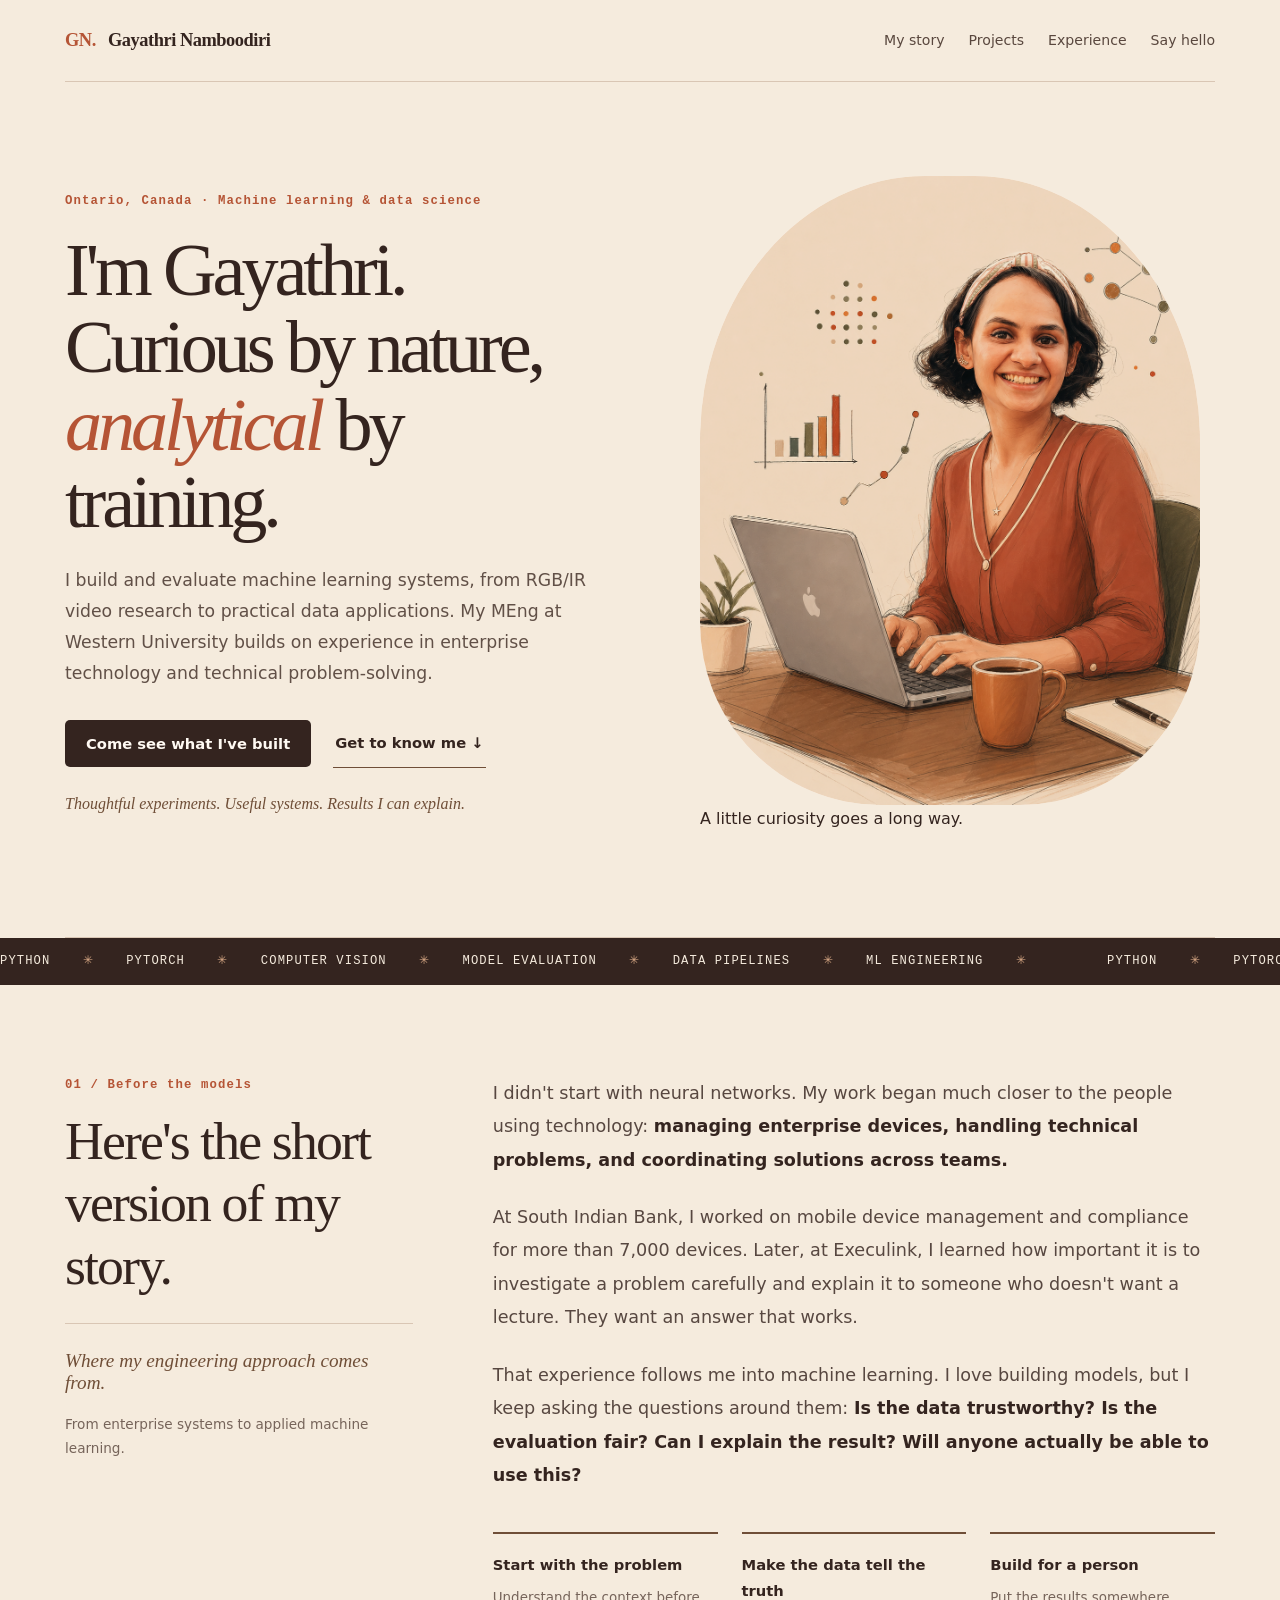
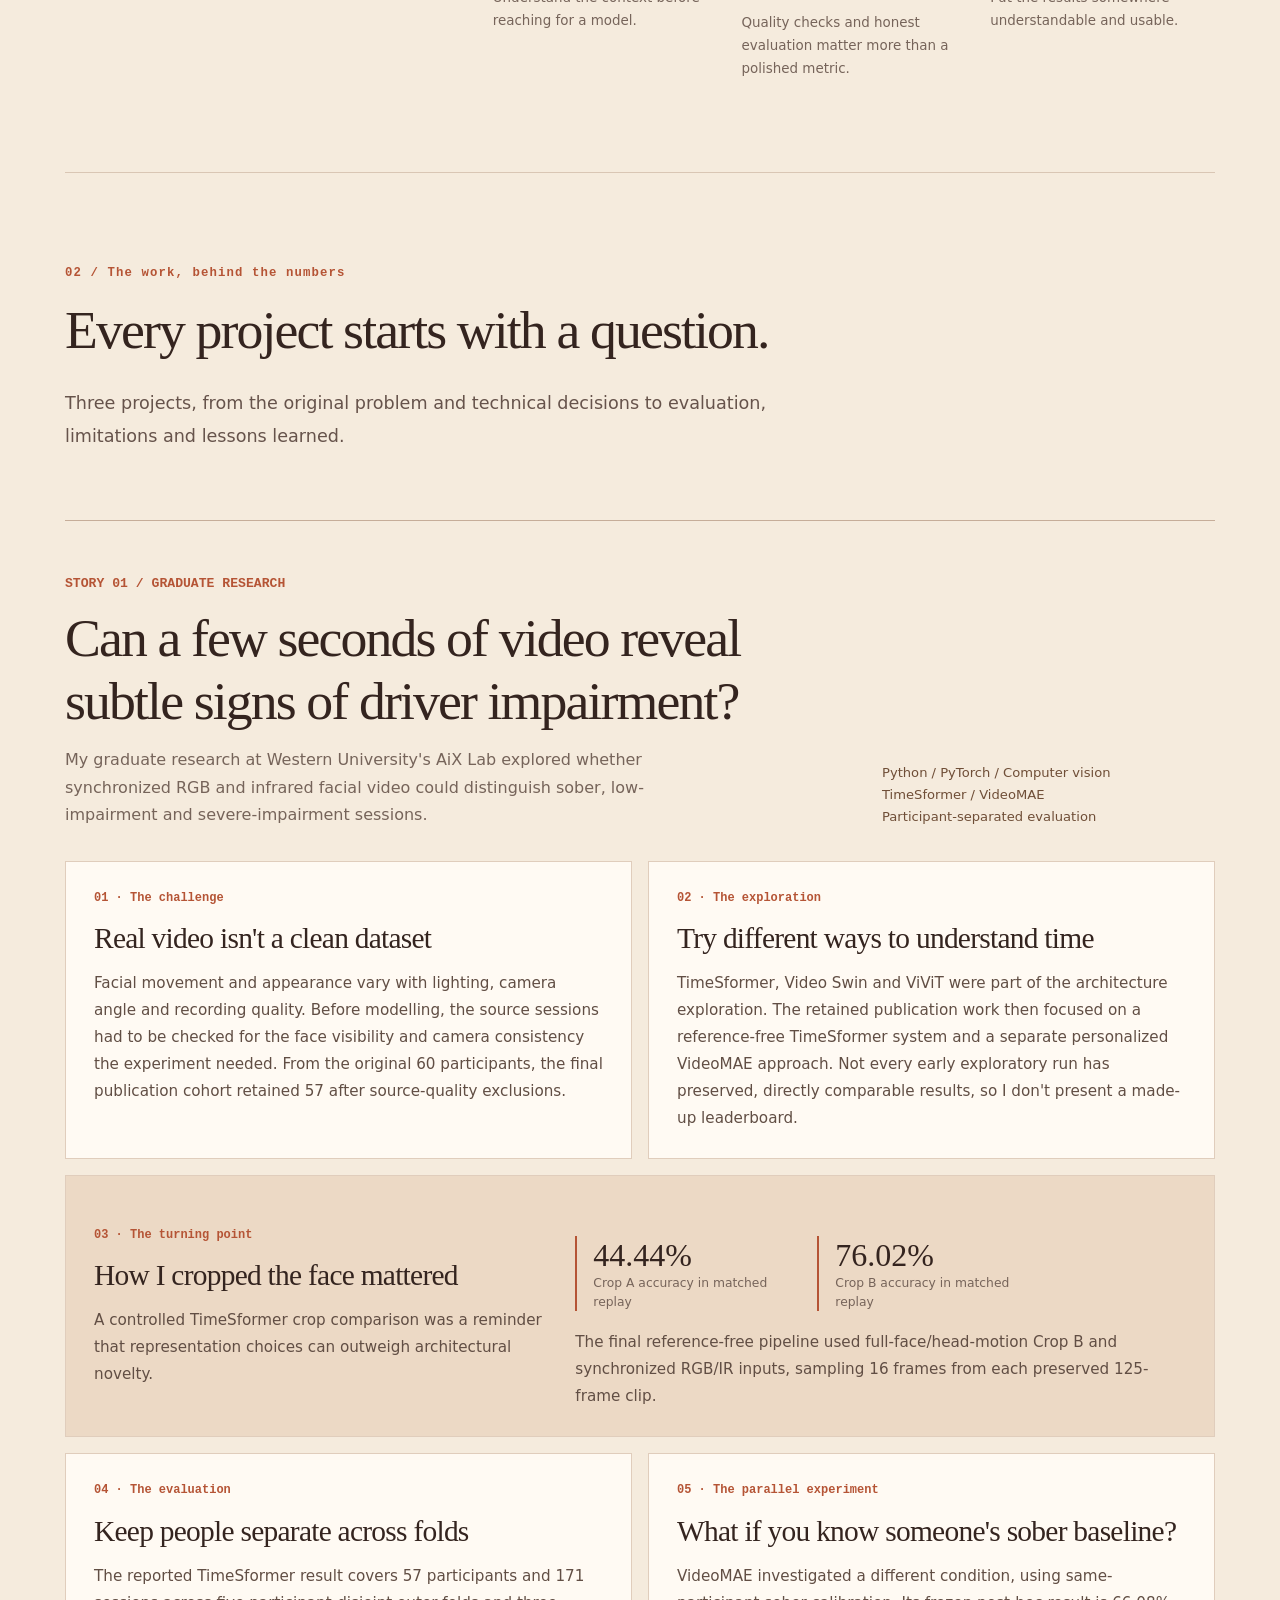
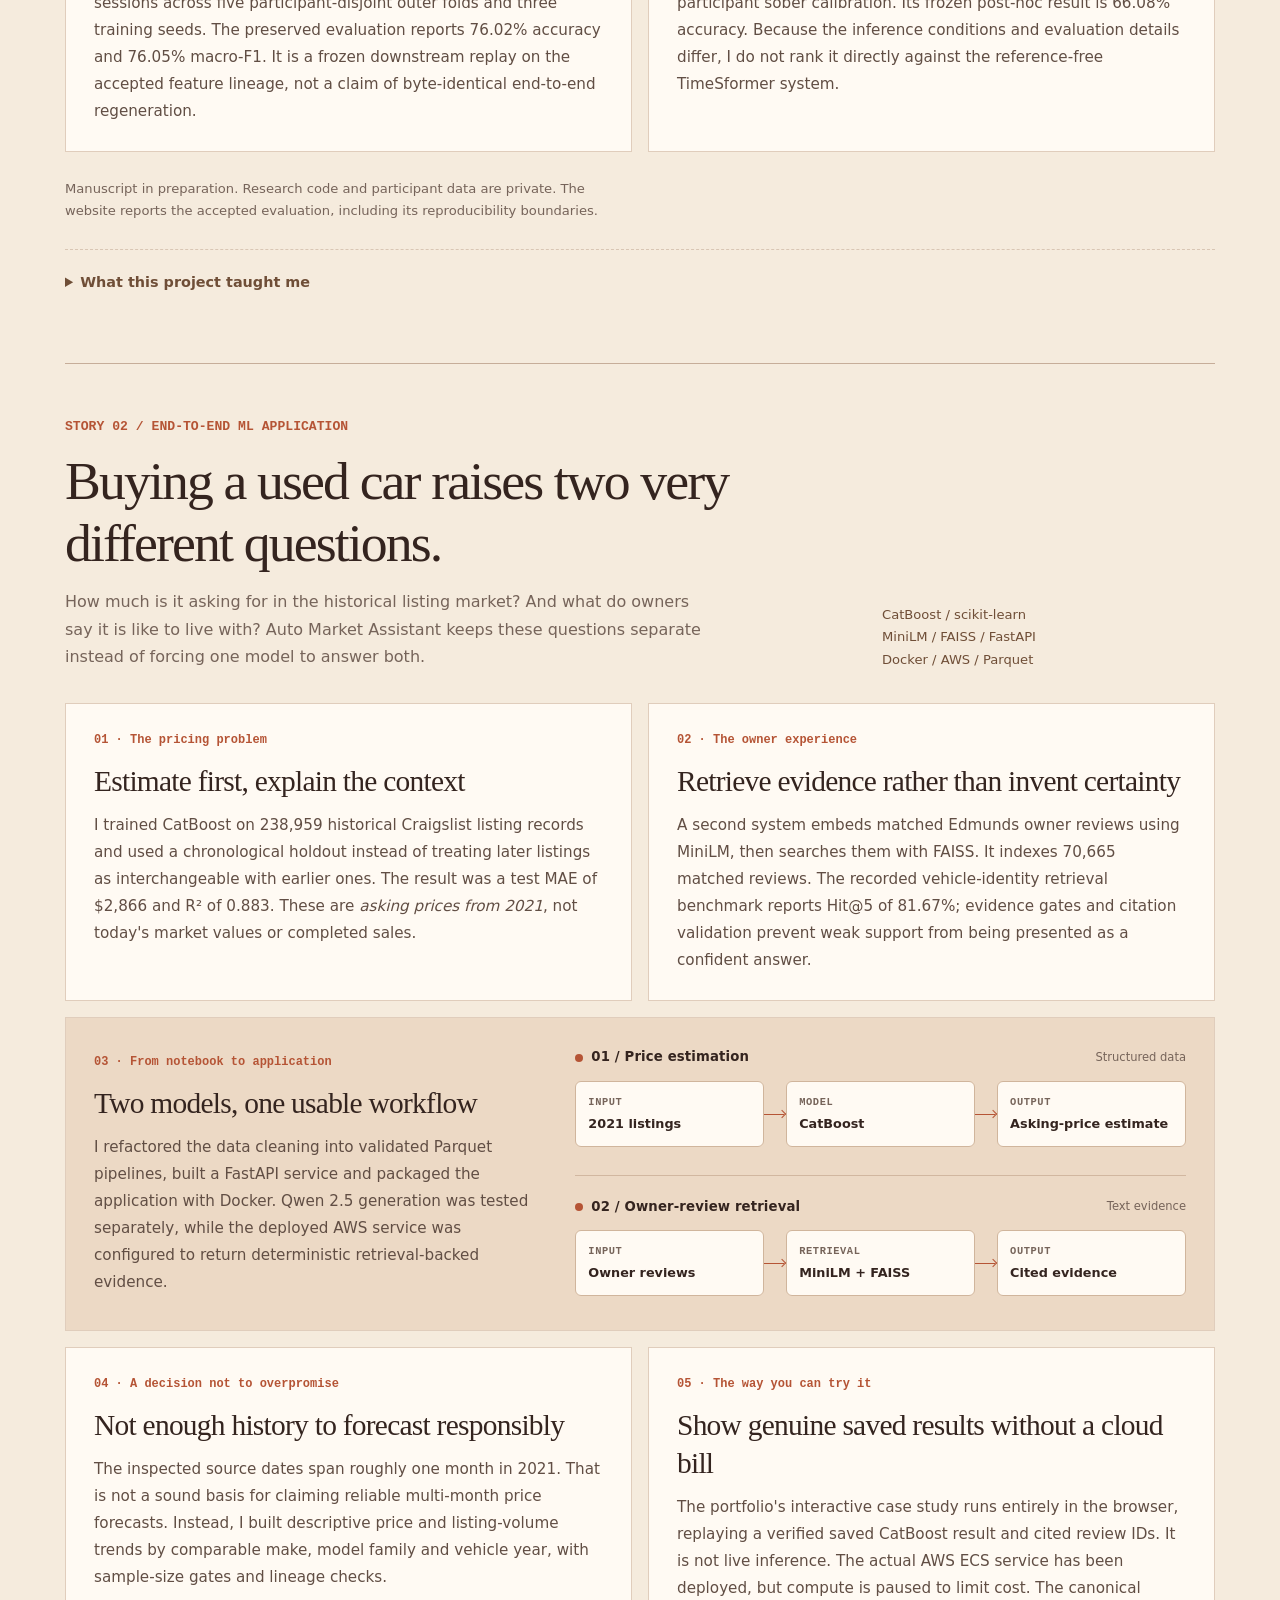
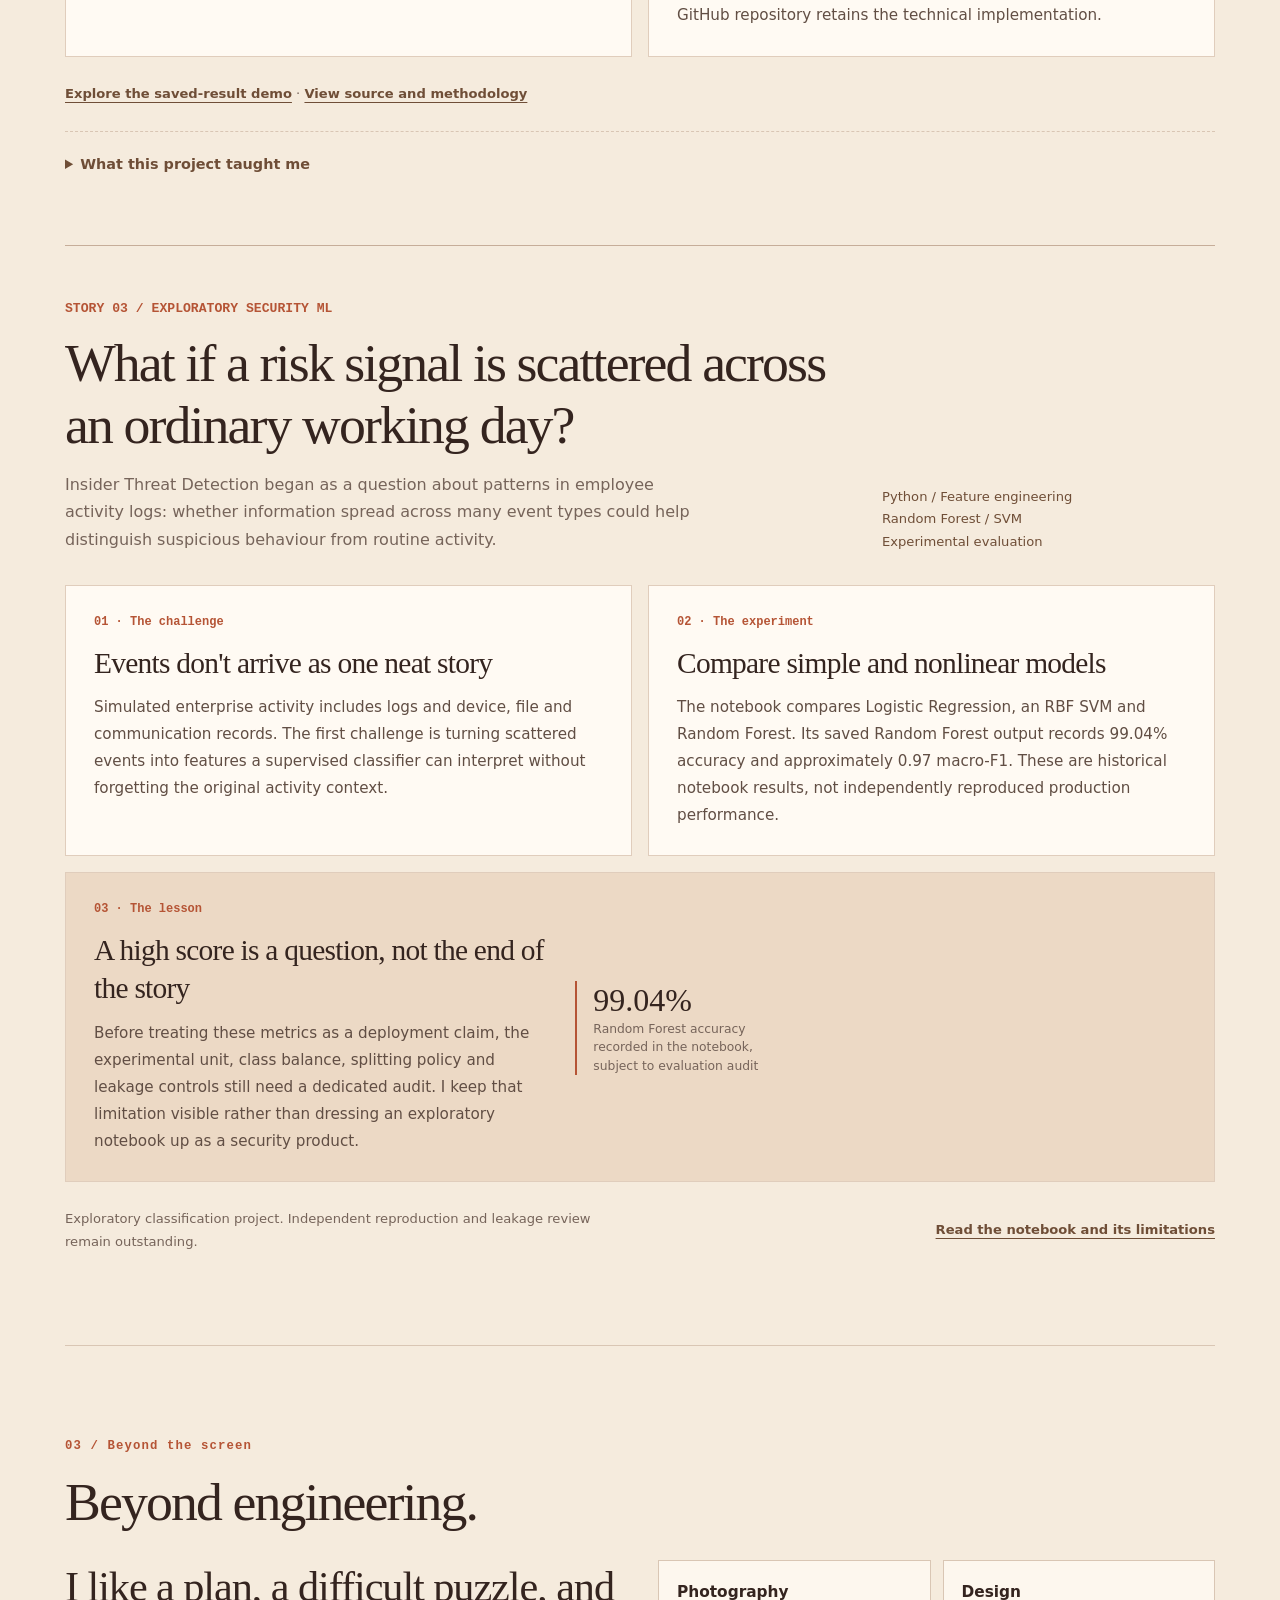
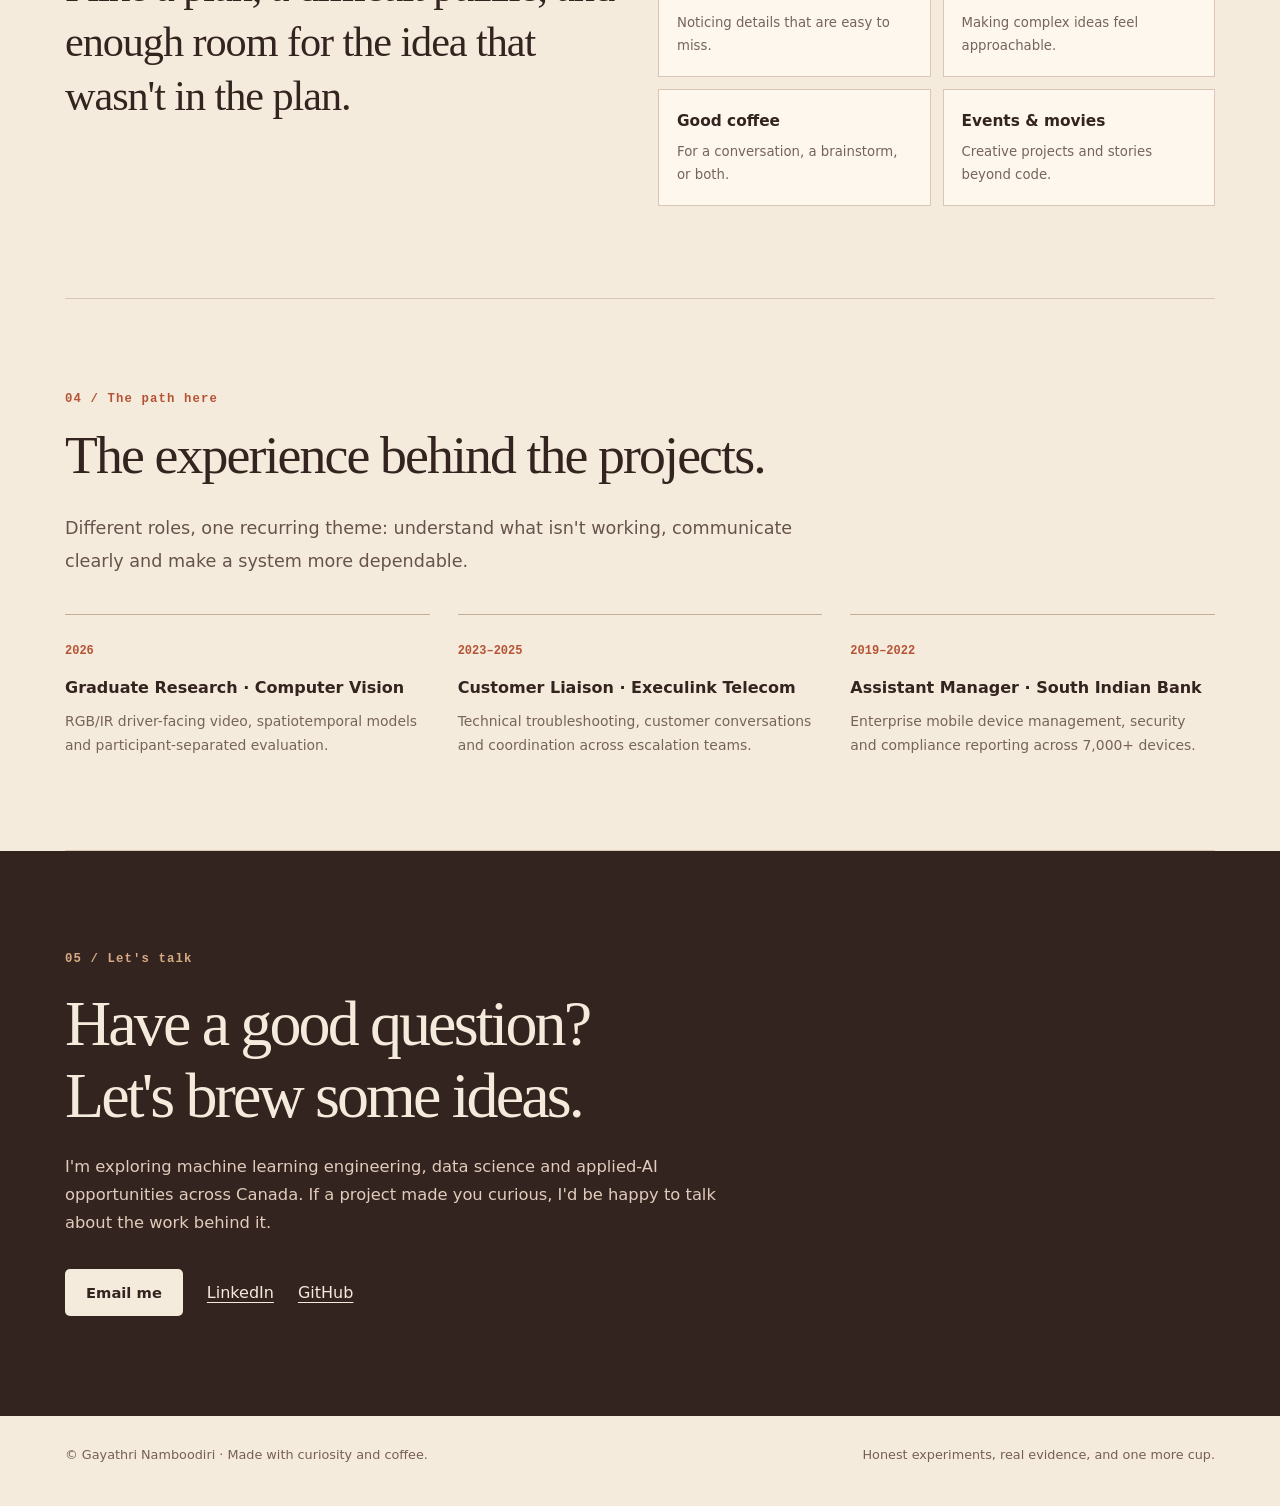
==== index.html @ d07dce75 "Let original illustrated portrait and coloured charts stand without ornamental overlays" ====
<!doctype html>
<html lang="en">
<head>
<meta charset="utf-8">
<meta name="viewport" content="width=device-width, initial-scale=1">
<meta name="description" content="Meet Gayathri Namboodiri: coffee, curiosity, and the stories behind her machine learning research and engineering projects.">
<meta name="theme-color" content="#f5ebdd">
<meta property="og:title" content="Gayathri Namboodiri | Coffee, curiosity and machine learning">
<meta property="og:description" content="A personal portfolio about the questions, experiments and engineering decisions behind my work.">
<title>Gayathri Namboodiri | Coffee, Curiosity & Machine Learning</title>
<link rel="stylesheet" href="/styles/coffee.css">

</head>
<body>
<div class="read-progress" aria-hidden="true" id="readProgress"></div>
<main id="top">
<div class="shell">
<header class="nav">
<a class="brand" href="#top" aria-label="Back to top"><span>GN.</span> Gayathri Namboodiri</a>
<nav class="navlinks" aria-label="Main navigation"><a href="#story">My story</a><a href="#work">Projects</a><a href="#experience">Experience</a><a href="#contact">Say hello</a></nav>
</header>
<section class="hero" aria-labelledby="hello-title">
<div class="hero-copy">
<div class="eyebrow">Ontario, Canada · Machine learning &amp; data science</div>
<h1 id="hello-title">I'm Gayathri.<br/>Curious by nature, <em>analytical</em> by training.</h1>
<p class="hero-text">I build and evaluate machine learning systems, from RGB/IR video research to practical data applications. My MEng at Western University builds on experience in enterprise technology and technical problem-solving.</p>
<div class="hero-actions"><a class="cta primary" href="#work">Come see what I've built</a><a class="cta text" href="#story">Get to know me ↓</a></div>
<p class="handwritten">Thoughtful experiments. Useful systems. Results I can explain.</p>
</div>
<figure class="portrait-wrap">
<div class="portrait-stage">
<img src="/assets/gayathri-coffee-portrait.png" alt="Illustration of Gayathri at her laptop, with coffee and colourful data plots" width="1118" height="1407" fetchpriority="high">
</div>
<figcaption class="portrait-caption">A little curiosity goes a long way.</figcaption>
</figure>
</section>
</div>
<div class="ticker" aria-hidden="true"><div class="ticker-inner">
<span>PYTHON <i>✳</i> PYTORCH <i>✳</i> COMPUTER VISION <i>✳</i> MODEL EVALUATION <i>✳</i> DATA PIPELINES <i>✳</i> ML ENGINEERING <i>✳</i></span><span>PYTHON <i>✳</i> PYTORCH <i>✳</i> COMPUTER VISION <i>✳</i> MODEL EVALUATION <i>✳</i> DATA PIPELINES <i>✳</i> ML ENGINEERING <i>✳</i></span>
</div></div>
<div class="shell">
<section id="story" aria-labelledby="story-title">
<div class="personal-grid">
<div class="personal-aside reveal">
<div class="section-kicker">01 / Before the models</div>
<h2 class="section-title" id="story-title">Here's the short version of my story.</h2>
<div class="line"></div>
<p class="small-note">Where my engineering approach comes from.</p>
<p>From enterprise systems to applied machine learning.</p>
</div>
<div class="personal-copy reveal">
<p>I didn't start with neural networks. My work began much closer to the people using technology: <strong>managing enterprise devices, handling technical problems, and coordinating solutions across teams.</strong></p>
<p>At South Indian Bank, I worked on mobile device management and compliance for more than 7,000 devices. Later, at Execulink, I learned how important it is to investigate a problem carefully and explain it to someone who doesn't want a lecture. They want an answer that works.</p>
<p>That experience follows me into machine learning. I love building models, but I keep asking the questions around them: <strong>Is the data trustworthy? Is the evaluation fair? Can I explain the result? Will anyone actually be able to use this?</strong></p>
<div class="path-strip">
<div><strong>Start with the problem</strong><span>Understand the context before reaching for a model.</span></div>
<div><strong>Make the data tell the truth</strong><span>Quality checks and honest evaluation matter more than a polished metric.</span></div>
<div><strong>Build for a person</strong><span>Put the results somewhere understandable and usable.</span></div>
</div>
</div>
</div>
</section>
<section id="work" aria-labelledby="work-title">
<div class="works-header reveal">
<div class="section-kicker">02 / The work, behind the numbers</div>
<h2 class="section-title" id="work-title">Every project starts with a question.</h2>
<p class="section-intro">Three projects, from the original problem and technical decisions to evaluation, limitations and lessons learned.</p>
</div>

<article class="project" id="research" aria-labelledby="research-title">
<div class="project-heading reveal">
<div><span class="chapter-count">STORY 01 / GRADUATE RESEARCH</span>
<h2 class="section-title" id="research-title">Can a few seconds of video reveal subtle signs of driver impairment?</h2>
<p>My graduate research at Western University's AiX Lab explored whether synchronized RGB and infrared facial video could distinguish sober, low-impairment and severe-impairment sessions.</p></div>
<div class="project-tags">Python / PyTorch / Computer vision<br/>TimeSformer / VideoMAE<br/>Participant-separated evaluation</div>
</div>
<div class="story-grid">
<div class="chapter reveal"><div class="chapter-kicker">01 · The challenge</div><h3>Real video isn't a clean dataset</h3><p>Facial movement and appearance vary with lighting, camera angle and recording quality. Before modelling, the source sessions had to be checked for the face visibility and camera consistency the experiment needed. From the original 60 participants, the final publication cohort retained 57 after source-quality exclusions.</p></div>
<div class="chapter reveal"><div class="chapter-kicker">02 · The exploration</div><h3>Try different ways to understand time</h3><p>TimeSformer, Video Swin and ViViT were part of the architecture exploration. The retained publication work then focused on a reference-free TimeSformer system and a separate personalized VideoMAE approach. Not every early exploratory run has preserved, directly comparable results, so I don't present a made-up leaderboard.</p></div>
<div class="chapter featured reveal"><div><div class="chapter-kicker">03 · The turning point</div><h3>How I cropped the face mattered</h3><p>A controlled TimeSformer crop comparison was a reminder that representation choices can outweigh architectural novelty.</p></div><div>
<div class="evidence-row"><div class="evidence-number"><strong>44.44%</strong><span>Crop A accuracy in matched replay</span></div><div class="evidence-number"><strong>76.02%</strong><span>Crop B accuracy in matched replay</span></div></div>
<p style="margin-top:18px">The final reference-free pipeline used full-face/head-motion Crop B and synchronized RGB/IR inputs, sampling 16 frames from each preserved 125-frame clip.</p>
</div></div>
<div class="chapter reveal"><div class="chapter-kicker">04 · The evaluation</div><h3>Keep people separate across folds</h3><p>The reported TimeSformer result covers 57 participants and 171 sessions across five participant-disjoint outer folds and three training seeds. The preserved evaluation reports 76.02% accuracy and 76.05% macro-F1. It is a frozen downstream replay on the accepted feature lineage, not a claim of byte-identical end-to-end regeneration.</p></div>
<div class="chapter reveal"><div class="chapter-kicker">05 · The parallel experiment</div><h3>What if you know someone's sober baseline?</h3><p>VideoMAE investigated a different condition, using same-participant sober calibration. Its frozen post-hoc result is 66.08% accuracy. Because the inference conditions and evaluation details differ, I do not rank it directly against the reference-free TimeSformer system.</p></div>
</div>
<div class="project-bottom"><p>Manuscript in preparation. Research code and participant data are private. The website reports the accepted evaluation, including its reproducibility boundaries.</p></div>
<details class="disclosure"><summary>What this project taught me</summary><p>It reinforced that experimental design begins before training: with what is visible in the data, how it is cropped, who is allowed into a held-out fold and what a result actually supports. A more complex model isn't automatically a more defensible result.</p></details>
</article>

<article class="project" id="market" aria-labelledby="market-title">
<div class="project-heading reveal">
<div><span class="chapter-count">STORY 02 / END-TO-END ML APPLICATION</span>
<h2 class="section-title" id="market-title">Buying a used car raises two very different questions.</h2>
<p>How much is it asking for in the historical listing market? And what do owners say it is like to live with? Auto Market Assistant keeps these questions separate instead of forcing one model to answer both.</p></div>
<div class="project-tags">CatBoost / scikit-learn<br/>MiniLM / FAISS / FastAPI<br/>Docker / AWS / Parquet</div>
</div>
<div class="story-grid">
<div class="chapter reveal"><div class="chapter-kicker">01 · The pricing problem</div><h3>Estimate first, explain the context</h3><p>I trained CatBoost on 238,959 historical Craigslist listing records and used a chronological holdout instead of treating later listings as interchangeable with earlier ones. The result was a test MAE of $2,866 and R² of 0.883. These are <em>asking prices from 2021</em>, not today's market values or completed sales.</p></div>
<div class="chapter reveal"><div class="chapter-kicker">02 · The owner experience</div><h3>Retrieve evidence rather than invent certainty</h3><p>A second system embeds matched Edmunds owner reviews using MiniLM, then searches them with FAISS. It indexes 70,665 matched reviews. The recorded vehicle-identity retrieval benchmark reports Hit@5 of 81.67%; evidence gates and citation validation prevent weak support from being presented as a confident answer.</p></div>
<div class="chapter featured reveal"><div><div class="chapter-kicker">03 · From notebook to application</div><h3>Two models, one usable workflow</h3><p>I refactored the data cleaning into validated Parquet pipelines, built a FastAPI service and packaged the application with Docker. Qwen 2.5 generation was tested separately, while the deployed AWS service was configured to return deterministic retrieval-backed evidence.</p></div><div class="pipeline-diagram" aria-label="Two Auto Market Assistant workflows">
  <div class="pipeline-track">
    <div class="pipeline-label"><span class="pipeline-marker" aria-hidden="true"></span><strong>01 / Price estimation</strong><small>Structured data</small></div>
    <ol class="pipeline-steps" aria-label="2021 listings to CatBoost to historical price estimate">
      <li><span>Input</span><strong>2021 listings</strong></li>
      <li><span>Model</span><strong>CatBoost</strong></li>
      <li><span>Output</span><strong>Asking-price estimate</strong></li>
    </ol>
  </div>
  <div class="pipeline-track">
    <div class="pipeline-label"><span class="pipeline-marker" aria-hidden="true"></span><strong>02 / Owner-review retrieval</strong><small>Text evidence</small></div>
    <ol class="pipeline-steps" aria-label="Owner reviews to MiniLM and FAISS to cited evidence">
      <li><span>Input</span><strong>Owner reviews</strong></li>
      <li><span>Retrieval</span><strong>MiniLM + FAISS</strong></li>
      <li><span>Output</span><strong>Cited evidence</strong></li>
    </ol>
  </div>
</div></div>
<div class="chapter reveal"><div class="chapter-kicker">04 · A decision not to overpromise</div><h3>Not enough history to forecast responsibly</h3><p>The inspected source dates span roughly one month in 2021. That is not a sound basis for claiming reliable multi-month price forecasts. Instead, I built descriptive price and listing-volume trends by comparable make, model family and vehicle year, with sample-size gates and lineage checks.</p></div>
<div class="chapter reveal"><div class="chapter-kicker">05 · The way you can try it</div><h3>Show genuine saved results without a cloud bill</h3><p>The portfolio's interactive case study runs entirely in the browser, replaying a verified saved CatBoost result and cited review IDs. It is not live inference. The actual AWS ECS service has been deployed, but compute is paused to limit cost. The canonical GitHub repository retains the technical implementation.</p></div>
</div>
<div class="project-bottom"><p><a href="/auto-market-assistant.html">Explore the saved-result demo</a> · <a href="https://github.com/gnambood/auto-market-assistant">View source and methodology</a></p></div>
<details class="disclosure"><summary>What this project taught me</summary><p>A useful system needs more than a model: it needs a reproducible data definition, a trustworthy explanation of what its metrics measure and an interface that doesn't claim more than the evidence supports.</p></details>
</article>

<article class="project" id="security" aria-labelledby="security-title">
<div class="project-heading reveal">
<div><span class="chapter-count">STORY 03 / EXPLORATORY SECURITY ML</span>
<h2 class="section-title" id="security-title">What if a risk signal is scattered across an ordinary working day?</h2>
<p>Insider Threat Detection began as a question about patterns in employee activity logs: whether information spread across many event types could help distinguish suspicious behaviour from routine activity.</p></div>
<div class="project-tags">Python / Feature engineering<br/>Random Forest / SVM<br/>Experimental evaluation</div>
</div>
<div class="story-grid">
<div class="chapter reveal"><div class="chapter-kicker">01 · The challenge</div><h3>Events don't arrive as one neat story</h3><p>Simulated enterprise activity includes logs and device, file and communication records. The first challenge is turning scattered events into features a supervised classifier can interpret without forgetting the original activity context.</p></div>
<div class="chapter reveal"><div class="chapter-kicker">02 · The experiment</div><h3>Compare simple and nonlinear models</h3><p>The notebook compares Logistic Regression, an RBF SVM and Random Forest. Its saved Random Forest output records 99.04% accuracy and approximately 0.97 macro-F1. These are historical notebook results, not independently reproduced production performance.</p></div>
<div class="chapter featured reveal"><div><div class="chapter-kicker">03 · The lesson</div><h3>A high score is a question, not the end of the story</h3><p>Before treating these metrics as a deployment claim, the experimental unit, class balance, splitting policy and leakage controls still need a dedicated audit. I keep that limitation visible rather than dressing an exploratory notebook up as a security product.</p></div><div class="evidence-number"><strong>99.04%</strong><span>Random Forest accuracy recorded in the notebook, subject to evaluation audit</span></div></div>
</div>
<div class="project-bottom"><p>Exploratory classification project. Independent reproduction and leakage review remain outstanding.</p><p><a href="https://github.com/gnambood/Insider_Threat_Detection">Read the notebook and its limitations</a></p></div>
</article>
</section>

<section id="about" aria-labelledby="about-title">
<div class="section-kicker">03 / Beyond the screen</div>
<h2 class="section-title" id="about-title">Beyond engineering.</h2>
<div class="interest-grid">
<p class="about-quote reveal">I like a plan, a difficult puzzle, and enough room for the idea that wasn't in the plan.</p>
<div class="interests reveal">
<div><b>Photography</b><span>Noticing details that are easy to miss.</span></div>
<div><b>Design</b><span>Making complex ideas feel approachable.</span></div>
<div><b>Good coffee</b><span>For a conversation, a brainstorm, or both.</span></div>
<div><b>Events &amp; movies</b><span>Creative projects and stories beyond code.</span></div>
</div></div>
</section>

<section id="experience" aria-labelledby="experience-title">
<div class="section-kicker">04 / The path here</div>
<h2 class="section-title" id="experience-title">The experience behind the projects.</h2>
<p class="section-intro">Different roles, one recurring theme: understand what isn't working, communicate clearly and make a system more dependable.</p>
<div class="experience reveal">
<div><small>2026</small><h3>Graduate Research · Computer Vision</h3><p>RGB/IR driver-facing video, spatiotemporal models and participant-separated evaluation.</p></div>
<div><small>2023–2025</small><h3>Customer Liaison · Execulink Telecom</h3><p>Technical troubleshooting, customer conversations and coordination across escalation teams.</p></div>
<div><small>2019–2022</small><h3>Assistant Manager · South Indian Bank</h3><p>Enterprise mobile device management, security and compliance reporting across 7,000+ devices.</p></div>
</div>
</section>
</div>
<section id="contact" class="contact" aria-labelledby="contact-title">
<div class="shell">
<div class="section-kicker">05 / Let's talk</div>
<h2 id="contact-title">Have a good question?<br/>Let's brew some ideas.</h2>
<p>I'm exploring machine learning engineering, data science and applied-AI opportunities across Canada. If a project made you curious, I'd be happy to talk about the work behind it.</p>
<div class="contact-actions"><a class="cta primary" href="mailto:gayathripnambu@gmail.com">Email me</a><a href="https://www.linkedin.com/in/gayathripn/">LinkedIn</a><a href="https://github.com/gnambood">GitHub</a></div>
</div>
</section>
</main>
<div class="shell">
<footer class="footer"><span>© Gayathri Namboodiri · Made with curiosity and coffee.</span><span>Honest experiments, real evidence, and one more cup.</span></footer>
</div>
<script src="/scripts/coffee-motion.js" defer></script>
</body>
</html>
---- styles/coffee.css ----
:root{color-scheme:light;--cream:#f5ebdd;--paper:#fffaf3;--espresso:#34241f;--coffee:#6f4e37;--rust:#b55435;--sage:#7f8b70;--muted:#76645a;--line:#d9c6b4;--soft:#ead8c6}
*{box-sizing:border-box}
html{scroll-behavior:smooth;scroll-padding-top:80px}
body{margin:0;background:var(--cream);color:var(--espresso);font:16px/1.72 "Segoe UI",system-ui,-apple-system,sans-serif;-webkit-font-smoothing:antialiased}
a{color:inherit;text-underline-offset:4px}
a:focus-visible,button:focus-visible,summary:focus-visible{outline:3px solid var(--rust);outline-offset:5px}
button{font:inherit}
.shell{width:min(1150px,calc(100% - 48px));margin:auto}
.read-progress{position:fixed;top:0;left:0;height:3px;width:100%;transform:scaleX(0);transform-origin:left center;background:var(--rust);z-index:100}
.nav{min-height:82px;display:flex;align-items:center;justify-content:space-between;gap:24px;border-bottom:1px solid var(--line)}
.brand{font-family:Georgia,serif;font-size:1.15rem;font-weight:bold;text-decoration:none;letter-spacing:-.025em}
.brand span{color:var(--rust);margin-right:8px}
.navlinks{display:flex;flex-wrap:wrap;gap:24px}
.navlinks a{font-size:.88rem;text-decoration:none;color:#59473e}
.navlinks a:hover{color:var(--rust)}
.hero{padding:78px 0 88px;display:grid;grid-template-columns:1fr 1fr;align-items:center;gap:min(7vw,90px);min-height:680px}
.eyebrow,.section-kicker{font:600 .77rem/1.4 "SFMono-Regular",Consolas,monospace;letter-spacing:.09em;color:var(--rust)}
.hero h1,.section-title,.chapter h3,.about-quote,.contact h2{font-family:Georgia,"Times New Roman",serif;font-weight:400}
.hero h1{font-size:clamp(3.7rem,5.8vw,6rem);line-height:1.04;letter-spacing:-.055em;margin:22px 0 24px}
.hero h1 em{font-weight:400;font-style:italic;color:var(--rust)}
.hero-text{color:#615047;font-size:1.08rem;line-height:1.8;max-width:560px}
.hero-actions{display:flex;gap:22px;align-items:center;flex-wrap:wrap;margin-top:30px}
.cta{display:inline-flex;align-items:center;justify-content:center;min-height:46px;padding:11px 21px;text-decoration:none;font-size:.92rem;font-weight:600;border-radius:5px;transition:transform .2s ease,background-color .2s ease}
.cta.primary{background:var(--espresso);color:var(--paper)}
.cta.primary:hover{background:#654235;transform:translateY(-2px)}
.cta.text{border-bottom:1px solid var(--coffee);padding-inline:2px;border-radius:0}
.cta.text:hover{color:var(--rust)}
.handwritten{font:italic 1rem/1.5 Georgia,serif;color:var(--coffee);margin:24px 0 0}
/* Original portrait treatment restored from commit ef9dc12; scoped to the hero. */
.portrait-wrap{position:relative;width:100%;max-width:500px;justify-self:center;isolation:isolate;animation:portrait-enter 1.1s ease-out .1s both}
.portrait-stage{position:relative;z-index:1;border-radius:45% 45% 36% 36%/42% 42% 29% 29%;background:var(--cream);overflow:hidden;transition:transform .28s ease-out;isolation:isolate}
.portrait-stage img{display:block;width:100%;height:auto;max-height:none;mix-blend-mode:multiply;mask-image:radial-gradient(ellipse 78% 75% at 50% 49%,#000 74%,transparent 100%)}
.atom-orbit{position:absolute;right:2%;top:2%;width:130px;height:130px;z-index:2;pointer-events:none}
.orbit-dot{position:absolute;inset:0;animation:orbit-dot-spin 16s linear infinite}
.orbit-dot::after{content:"";position:absolute;left:50%;top:0;width:9px;height:9px;border-radius:50%;background:var(--rust);box-shadow:0 0 0 2px var(--cream)}
.orbit-dot-a{inset:5%;animation-duration:14s}
.orbit-dot-b{inset:21%;animation-duration:19s;animation-direction:reverse;animation-delay:-6s}
.orbit-dot-b::after{width:7px;height:7px;background:var(--coffee)}
.orbit-dot-c{inset:35%;animation-duration:11s;animation-delay:-3s}
.orbit-dot-c::after{width:6px;height:6px;background:var(--sage)}
@keyframes orbit-dot-spin{to{transform:rotate(360deg)}}
.coffee-note{position:absolute;bottom:24px;right:-13px;z-index:2;background:var(--paper);color:var(--coffee);border:1px solid #d8bda7;border-radius:8px;padding:14px 19px;box-shadow:0 14px 35px #3b261b1c;font-size:.84rem;line-height:1.5;animation:note-float 5.4s ease-in-out infinite}
.coffee-note span{font-size:1.25rem;margin-right:6px}.coffee-note strong{font:500 1.13rem Georgia,serif;color:var(--espresso)}
.portrait-wrap .steam{position:absolute;left:60%;top:72%;z-index:3;display:flex;gap:9px;pointer-events:none}
.portrait-wrap .steam span{width:7px;height:34px;border-left:2px solid rgba(111,78,55,.46);border-radius:60%;opacity:0;animation:steam-rise 3.3s ease-out infinite}
.portrait-wrap .steam span:nth-child(2){animation-delay:1.15s}.portrait-wrap .steam span:nth-child(3){animation-delay:2.2s}
@keyframes portrait-enter{from{opacity:0;transform:translateY(26px) scale(.96)}to{opacity:1;transform:none}}
@keyframes note-float{0%,100%{transform:rotate(3deg) translateY(0)}50%{transform:rotate(1deg) translateY(-8px)}}
@keyframes steam-rise{0%{opacity:0;transform:translate(0,12px)}32%{opacity:.6}100%{opacity:0;transform:translate(5px,-32px)}}
@keyframes rise{from{opacity:0;transform:translateY(18px)}to{opacity:1;transform:none}}
.hero-copy{animation:rise .75s ease both}
.ticker{overflow:hidden;background:var(--espresso);color:var(--cream);white-space:nowrap;font:500 .76rem/1.4 Consolas,monospace;letter-spacing:.09em;padding:15px 0}
.ticker-inner{width:max-content;animation:ticker 42s linear infinite}
.ticker-inner span{padding-right:56px}
.ticker-inner i{font-style:normal;color:#d6a784;padding:0 24px}
@keyframes ticker{to{transform:translateX(-50%)}}
section{padding:92px 0;border-bottom:1px solid var(--line)}
.section-title{font-size:clamp(2.45rem,4.2vw,4rem);line-height:1.16;letter-spacing:-.035em;margin:16px 0 26px}
.section-intro{max-width:780px;font-size:1.1rem;color:#66534b;line-height:1.86}
.personal-grid{display:grid;grid-template-columns:minmax(230px,.65fr) minmax(0,1.35fr);gap:80px;align-items:start}
.personal-aside{position:sticky;top:36px}
.personal-aside .small-note{font:italic 1.2rem Georgia,serif;color:var(--coffee)}
.personal-aside .line{height:1px;background:var(--line);margin:26px 0}
.personal-aside p{color:var(--muted);font-size:.85rem}
.personal-copy p{font-size:1.1rem;line-height:1.9;color:#574740;margin:0 0 24px}
.personal-copy strong{color:var(--espresso)}
.path-strip{display:grid;grid-template-columns:repeat(3,minmax(0,1fr));gap:24px;margin-top:40px}
.path-strip div{border-top:2px solid var(--coffee);padding-top:18px}
.path-strip strong{display:block;font-size:.92rem;margin-bottom:8px}
.path-strip span{display:block;font-size:.84rem;color:var(--muted)}
.works-header{max-width:840px}
.project{margin-top:68px;padding-top:55px;border-top:1px solid #c6ad99}
.project-heading{display:grid;grid-template-columns:minmax(0,1.4fr) minmax(220px,.6fr);gap:40px;align-items:end;margin-bottom:32px}
.project-heading .section-title{margin-bottom:14px}
.project-heading p{color:var(--muted);max-width:650px;margin:0;font-size:1rem}
.chapter-count{display:block;font:600 .82rem Consolas,monospace;color:var(--rust);margin-bottom:14px}
.project-tags{font-size:.82rem;color:var(--coffee);line-height:1.7}
.story-grid{display:grid;grid-template-columns:repeat(2,minmax(0,1fr));gap:16px}
.chapter{background:var(--paper);border:1px solid #e0cdbc;padding:28px 28px 26px;min-width:0}
.chapter.featured{grid-column:1/-1;background:#ecd9c5;display:grid;grid-template-columns:.85fr 1.15fr;gap:30px;align-items:center}
.chapter-kicker{font:600 .75rem/1.4 Consolas,monospace;color:var(--rust)}
.chapter h3{font-size:clamp(1.5rem,2.3vw,2.12rem);line-height:1.3;letter-spacing:-.025em;margin:13px 0 12px}
.chapter p{color:#614e44;margin:0;line-height:1.78;font-size:.95rem}
.chapter p+p{margin-top:14px}
.chapter ul{margin:16px 0 0;padding-left:18px;color:#614e44;font-size:.93rem}
.chapter li{margin-bottom:8px}
/* Two distinct ML workflows, with connectors that never wrap away from their nodes. */
.pipeline-diagram{display:grid;gap:20px;min-width:0}
.pipeline-track{min-width:0}
.pipeline-track+.pipeline-track{padding-top:20px;border-top:1px solid #d1b7a0}
.pipeline-label{display:flex;align-items:center;flex-wrap:wrap;gap:8px;margin:0 0 12px;color:var(--espresso)}
.pipeline-label strong{font-size:.83rem;font-weight:700;letter-spacing:.01em}
.pipeline-label small{margin-left:auto;font-size:.72rem;color:var(--muted)}
.pipeline-marker{width:8px;height:8px;flex:0 0 8px;border-radius:50%;background:var(--rust)}
.pipeline-steps{list-style:none;display:grid;grid-template-columns:repeat(3,minmax(0,1fr));gap:22px;margin:0;padding:0}
.pipeline-steps li{position:relative;min-width:0;padding:13px 12px;background:var(--paper);border:1px solid #d0b59c;border-radius:6px}
.pipeline-steps li:not(:last-child)::after{content:"";position:absolute;left:calc(100% + 1px);top:50%;width:20px;border-top:1.5px solid var(--rust)}
.pipeline-steps li:not(:last-child)::before{content:"";position:absolute;left:calc(100% + 16px);top:calc(50% - 3px);width:5px;height:5px;border-right:1.5px solid var(--rust);border-top:1.5px solid var(--rust);transform:rotate(45deg)}
.pipeline-steps li span{display:block;margin-bottom:5px;color:var(--muted);font:600 .65rem/1.4 Consolas,monospace;text-transform:uppercase;letter-spacing:.055em}
.pipeline-steps li strong{display:block;font-size:.8rem;font-weight:650;line-height:1.4;overflow-wrap:break-word}
@media(max-width:600px){.pipeline-steps{grid-template-columns:1fr;gap:18px}.pipeline-steps li{padding:11px 14px}.pipeline-steps li:not(:last-child)::after{left:20px;top:100%;height:17px;width:0;border-top:0;border-left:1.5px solid var(--rust)}.pipeline-steps li:not(:last-child)::before{left:17px;top:calc(100% + 12px);transform:rotate(135deg)}.pipeline-label small{margin-left:0}}

.evidence-row{display:flex;gap:14px;flex-wrap:wrap;margin:32px 0 0}
.evidence-number{border-left:2px solid var(--rust);padding:0 20px 0 16px}
.evidence-number strong{display:block;font:400 2rem/1.2 Georgia,serif;font-variant-numeric:tabular-nums}
.evidence-number span{display:block;font-size:.77rem;color:var(--muted);max-width:190px;line-height:1.5}
.project-bottom{display:flex;align-items:center;justify-content:space-between;flex-wrap:wrap;gap:20px;margin-top:26px}
.project-bottom p{font-size:.82rem;color:var(--muted);max-width:540px;margin:0}
.project-bottom a{font-weight:600;color:var(--coffee)}
.project-bottom a:hover{color:var(--rust)}
.disclosure{margin-top:26px;border-top:1px dashed var(--line);padding-top:20px}
.disclosure summary{font-weight:600;color:var(--coffee);font-size:.9rem;cursor:pointer}
.disclosure p{margin:14px 0 0;max-width:900px;color:var(--muted);font-size:.88rem}
.interest-grid{display:grid;grid-template-columns:repeat(2,minmax(0,1fr));gap:36px}
.about-quote{font-size:clamp(1.9rem,3.3vw,3.1rem);line-height:1.3;letter-spacing:-.025em;margin:0}
.interests{display:grid;grid-template-columns:1fr 1fr;gap:12px}
.interests div{background:#fdf7ee;border:1px solid var(--line);padding:18px}
.interests b{display:block;font-size:.96rem;margin-bottom:7px}
.interests span{display:block;color:var(--muted);font-size:.83rem}
.experience{display:grid;grid-template-columns:repeat(3,minmax(0,1fr));gap:28px;margin-top:36px}
.experience div{border-top:1px solid #c6ad99;padding-top:20px}
.experience small{font:600 .75rem Consolas,monospace;color:var(--rust)}
.experience h3{font-size:1rem;font-weight:600;margin:12px 0 8px}
.experience p{color:var(--muted);font-size:.87rem;margin:0}
.contact{background:var(--espresso);color:var(--cream);margin:0;padding:100px 0;border-bottom:0}
.contact .section-kicker{color:#d7ab84}
.contact h2{font-size:clamp(3rem,5vw,5rem);letter-spacing:-.045em;line-height:1.13;margin:20px 0}
.contact p{max-width:660px;color:#e0cbbc;font-size:1.02rem}
.contact-actions{display:flex;flex-wrap:wrap;gap:24px;align-items:center;margin-top:32px}
.contact-actions a{color:var(--cream)}
.contact-actions .cta.primary{background:var(--cream);color:var(--espresso)}
.contact-actions .cta.primary:hover{background:#fff}
.footer{display:flex;justify-content:space-between;gap:22px;flex-wrap:wrap;padding:28px 0 40px;color:#756052;font-size:.8rem}
.footer a{color:var(--coffee)}
.has-js .reveal{opacity:0;transform:translateY(22px);transition:opacity .65s ease,transform .65s ease}
.has-js .reveal.in-view{opacity:1;transform:none}
@media(max-width:960px){.hero{grid-template-columns:1.1fr .9fr;gap:28px}.portrait-wrap{max-width:500px}.personal-grid{gap:38px}.chapter.featured{grid-template-columns:1fr}.project-heading{grid-template-columns:1fr}}
@media(max-width:720px){.shell{width:calc(100% - 32px)}.nav{min-height:76px;align-items:flex-start;flex-direction:column;gap:12px;padding:15px 0}.navlinks{gap:15px}.hero{grid-template-columns:1fr;padding:52px 0 56px;min-height:auto}.hero h1{font-size:clamp(3.15rem,12vw,4.7rem)}.portrait-wrap{max-width:450px;margin-top:18px}.coffee-note{right:0;bottom:10px}.personal-grid,.story-grid,.interest-grid,.experience{grid-template-columns:1fr}.personal-aside{position:static}.path-strip{grid-template-columns:1fr;gap:16px}.chapter.featured{grid-column:auto}.interests{grid-template-columns:1fr 1fr}.contact{padding:70px 0}.project-heading{gap:12px}.project{margin-top:44px;padding-top:40px}section{padding:64px 0}.ticker-inner{animation-duration:60s}}
@media(max-width:430px){.navlinks{gap:12px}.navlinks a{font-size:.8rem}.portrait-wrap{max-width:100%}.coffee-note{right:0;bottom:2%}.chapter{padding:20px}.evidence-number{min-width:45%}.interests{grid-template-columns:1fr}}
@media(prefers-reduced-motion:reduce){html{scroll-behavior:auto}.portrait-wrap,.portrait-wrap .steam span,.coffee-note,.ticker-inner,.hero-copy,.orbit-dot{animation:none!important}.has-js .reveal{opacity:1;transform:none;transition:none}.cta{transition:none}}

@media(hover:hover) and (pointer:fine) and (prefers-reduced-motion:no-preference){
  .portrait-stage{transform:translate3d(var(--pointer-x,0px),var(--pointer-y,0px),0);transition:transform .18s ease-out}
}

/* Keep the portrait ornaments within the hero on narrow screens. */
@media(max-width:720px){.atom-orbit{right:0;top:0;width:104px;height:104px}}
@media(max-width:430px){.atom-orbit{width:82px;height:82px;right:3%;top:3%}}
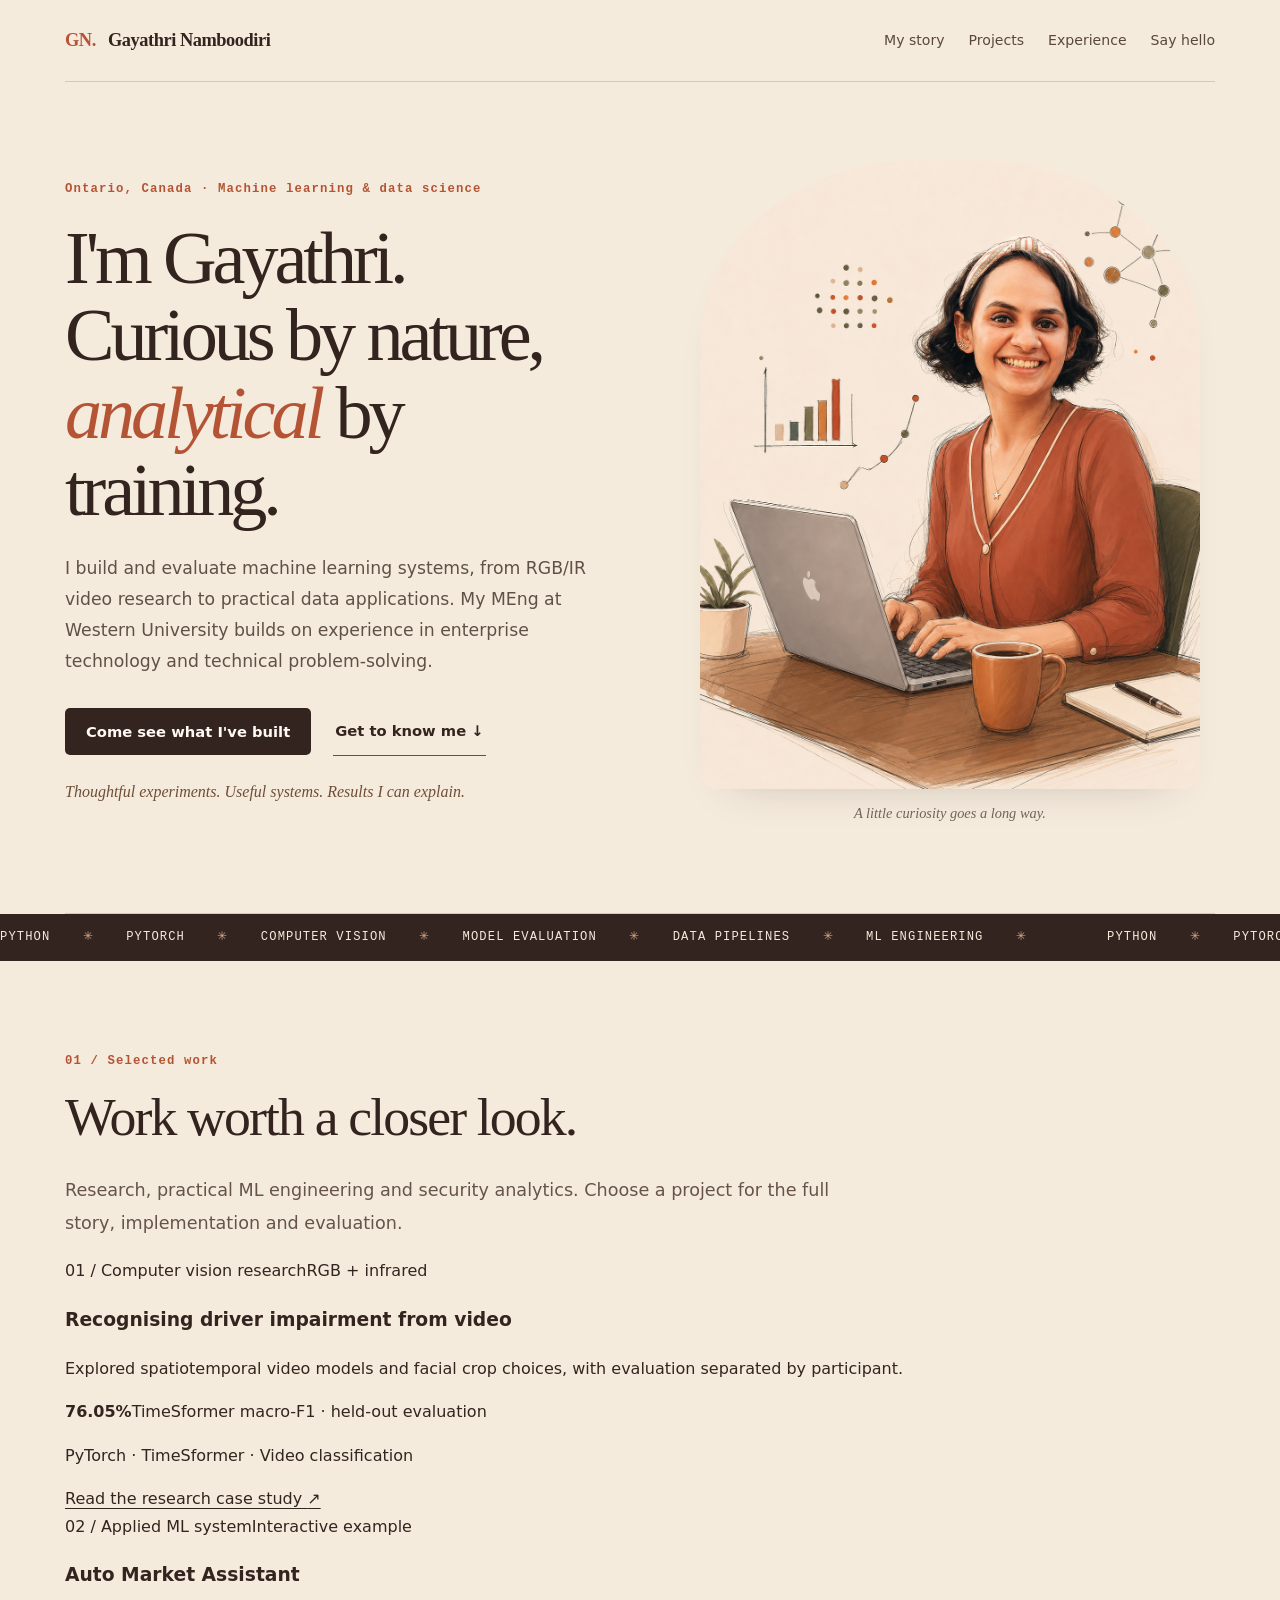
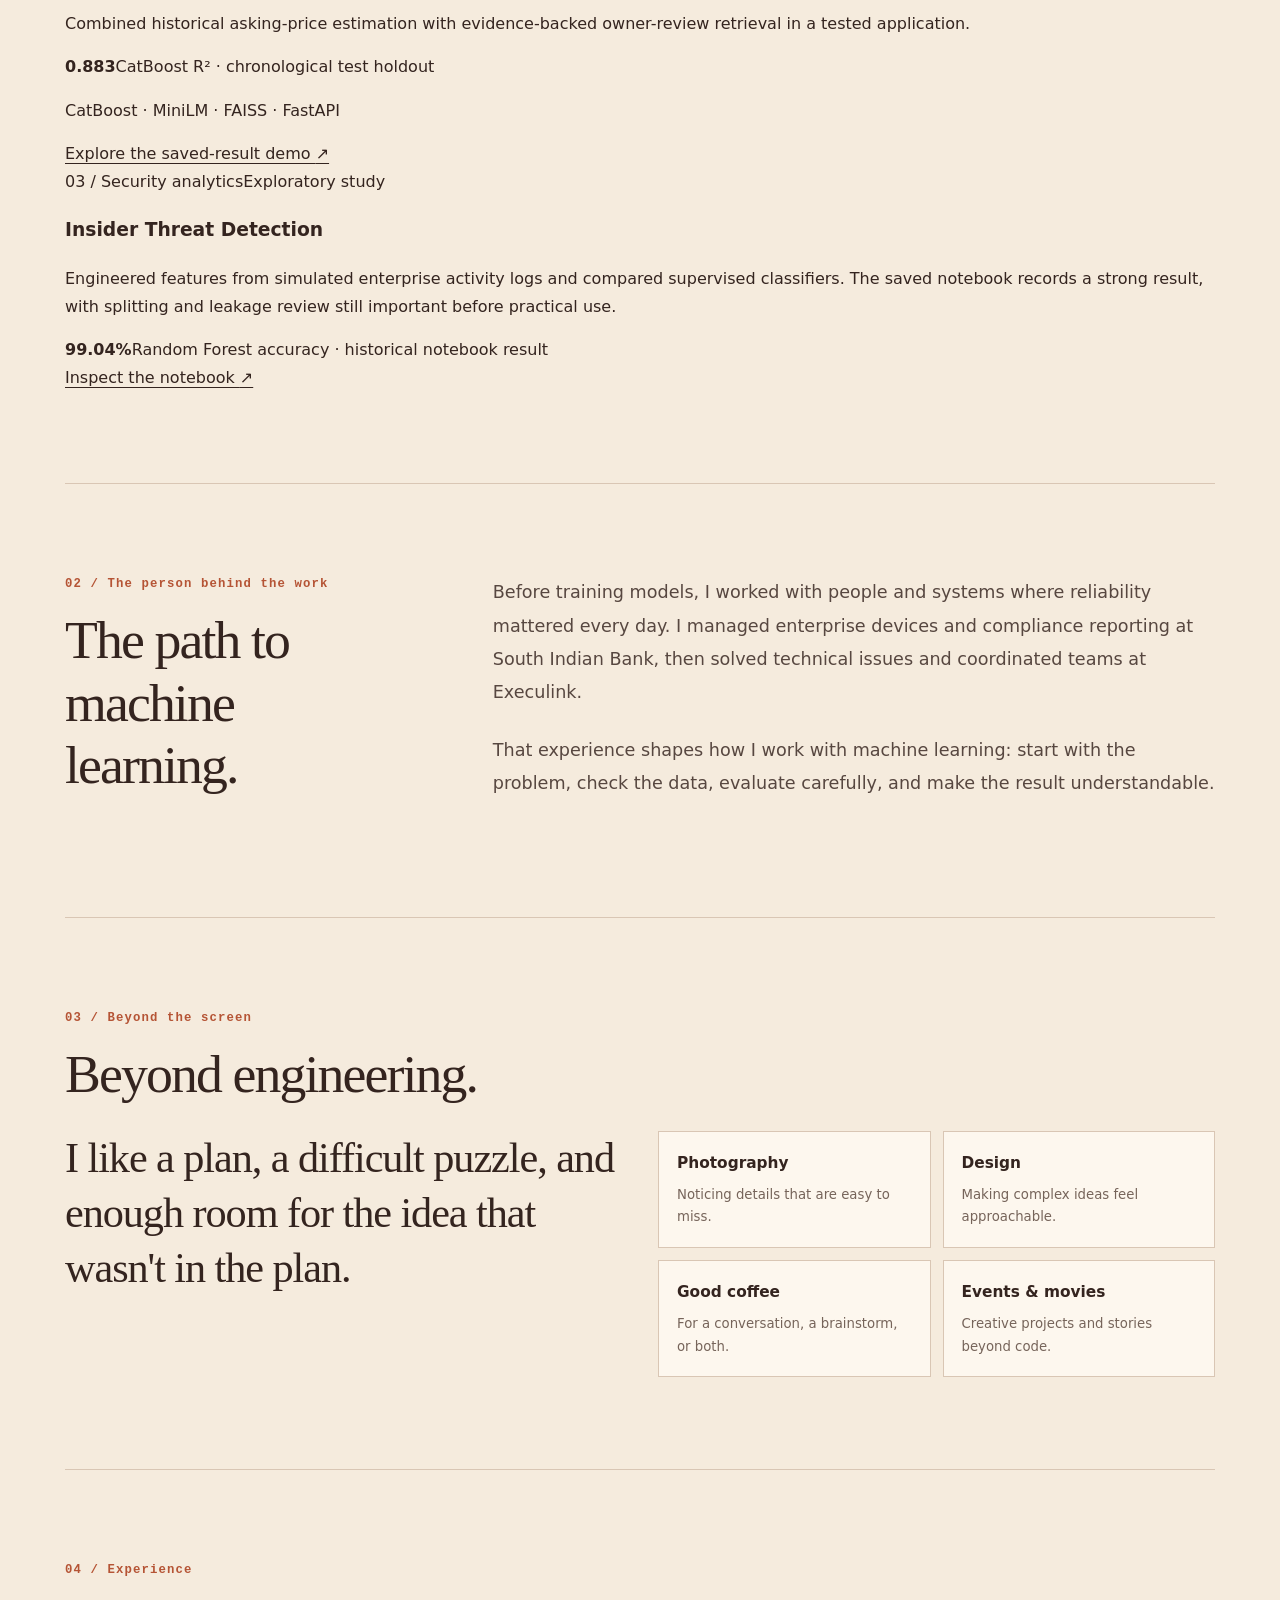
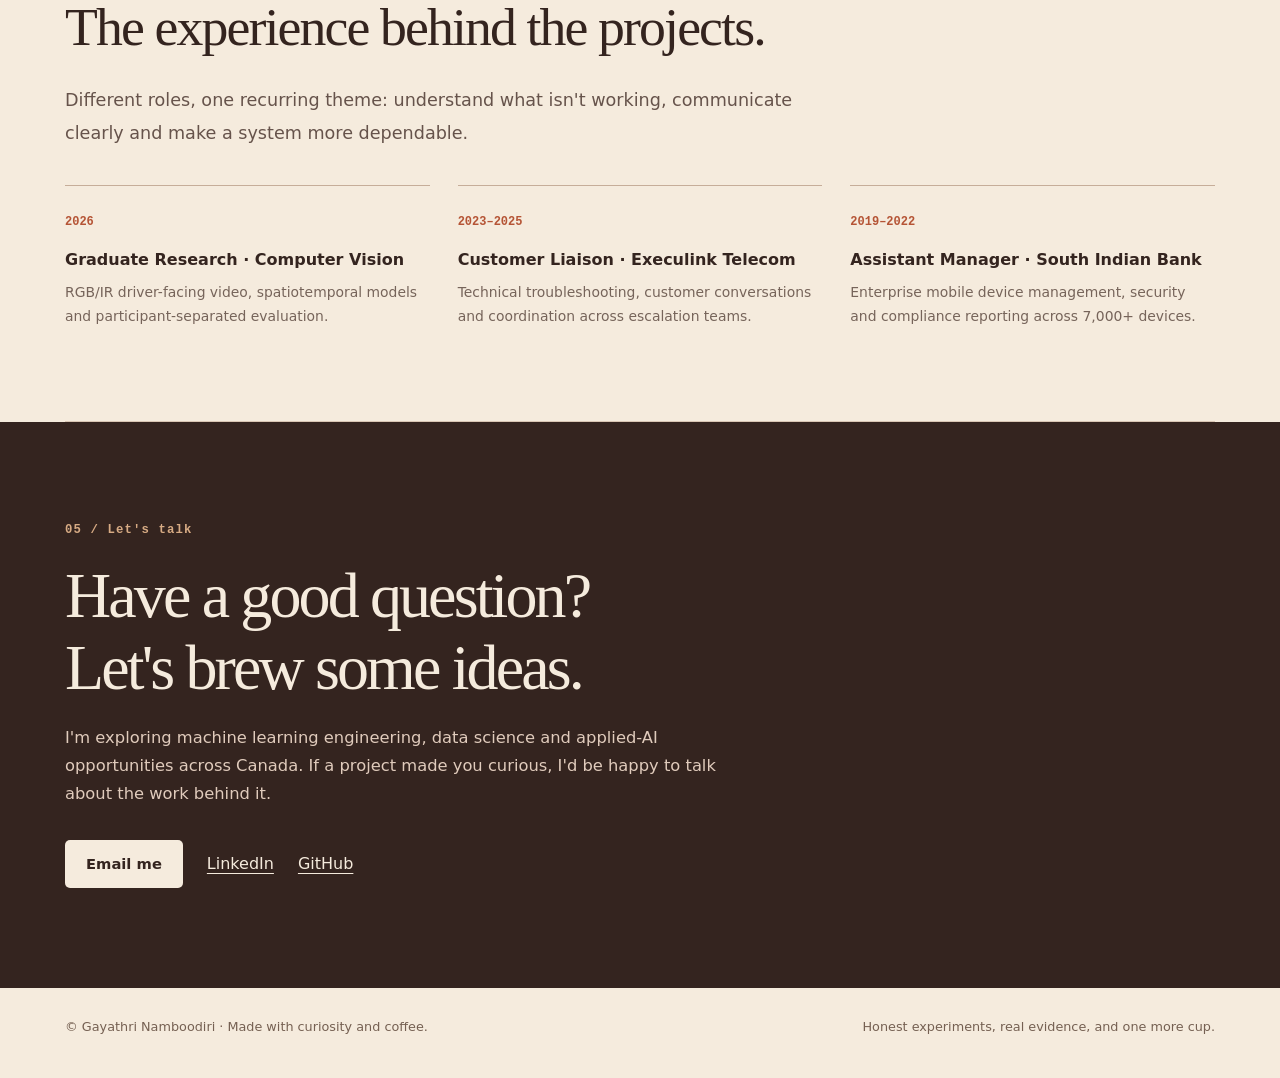
==== commit 6357ab3c: "Make homepage recruiter-first with concise featured projects and shorter professional story" ====
--- a/index.html
+++ b/index.html
@@ -39,106 +39,54 @@
 <span>PYTHON <i>✳</i> PYTORCH <i>✳</i> COMPUTER VISION <i>✳</i> MODEL EVALUATION <i>✳</i> DATA PIPELINES <i>✳</i> ML ENGINEERING <i>✳</i></span><span>PYTHON <i>✳</i> PYTORCH <i>✳</i> COMPUTER VISION <i>✳</i> MODEL EVALUATION <i>✳</i> DATA PIPELINES <i>✳</i> ML ENGINEERING <i>✳</i></span>
 </div></div>
 <div class="shell">
-<section id="story" aria-labelledby="story-title">
+<section id="work" aria-labelledby="work-title" class="featured-work">
+<div class="works-header reveal">
+<div class="section-kicker">01 / Selected work</div>
+<h2 class="section-title" id="work-title">Work worth a closer look.</h2>
+<p class="section-intro">Research, practical ML engineering and security analytics. Choose a project for the full story, implementation and evaluation.</p>
+</div>
+<div class="feature-grid">
+<article class="feature-card reveal">
+<div class="feature-topline"><span>01 / Computer vision research</span><span>RGB + infrared</span></div>
+<h3>Recognising driver impairment from video</h3>
+<p>Explored spatiotemporal video models and facial crop choices, with evaluation separated by participant.</p>
+<div class="feature-proof"><strong>76.05%</strong><span>TimeSformer macro-F1 · held-out evaluation</span></div>
+<p class="feature-stack">PyTorch · TimeSformer · Video classification</p>
+<a class="feature-link" href="/driver-impairment-research.html">Read the research case study <span aria-hidden="true">↗</span></a>
+</article>
+<article class="feature-card reveal">
+<div class="feature-topline"><span>02 / Applied ML system</span><span>Interactive example</span></div>
+<h3>Auto Market Assistant</h3>
+<p>Combined historical asking-price estimation with evidence-backed owner-review retrieval in a tested application.</p>
+<div class="feature-proof"><strong>0.883</strong><span>CatBoost R² · chronological test holdout</span></div>
+<p class="feature-stack">CatBoost · MiniLM · FAISS · FastAPI</p>
+<a class="feature-link" href="/auto-market-assistant.html">Explore the saved-result demo <span aria-hidden="true">↗</span></a>
+</article>
+<article class="feature-card feature-card-wide reveal">
+<div>
+<div class="feature-topline"><span>03 / Security analytics</span><span>Exploratory study</span></div>
+<h3>Insider Threat Detection</h3>
+<p>Engineered features from simulated enterprise activity logs and compared supervised classifiers. The saved notebook records a strong result, with splitting and leakage review still important before practical use.</p>
+</div>
+<div class="feature-wide-right">
+<div class="feature-proof"><strong>99.04%</strong><span>Random Forest accuracy · historical notebook result</span></div>
+<a class="feature-link" href="https://github.com/gnambood/Insider_Threat_Detection">Inspect the notebook <span aria-hidden="true">↗</span></a>
+</div>
+</article>
+</div>
+</section>
+<section id="story" aria-labelledby="story-title" class="short-story">
 <div class="personal-grid">
 <div class="personal-aside reveal">
-<div class="section-kicker">01 / Before the models</div>
-<h2 class="section-title" id="story-title">Here's the short version of my story.</h2>
-<div class="line"></div>
-<p class="small-note">Where my engineering approach comes from.</p>
-<p>From enterprise systems to applied machine learning.</p>
+<div class="section-kicker">02 / The person behind the work</div>
+<h2 class="section-title" id="story-title">The path to machine learning.</h2>
 </div>
 <div class="personal-copy reveal">
-<p>I didn't start with neural networks. My work began much closer to the people using technology: <strong>managing enterprise devices, handling technical problems, and coordinating solutions across teams.</strong></p>
-<p>At South Indian Bank, I worked on mobile device management and compliance for more than 7,000 devices. Later, at Execulink, I learned how important it is to investigate a problem carefully and explain it to someone who doesn't want a lecture. They want an answer that works.</p>
-<p>That experience follows me into machine learning. I love building models, but I keep asking the questions around them: <strong>Is the data trustworthy? Is the evaluation fair? Can I explain the result? Will anyone actually be able to use this?</strong></p>
-<div class="path-strip">
-<div><strong>Start with the problem</strong><span>Understand the context before reaching for a model.</span></div>
-<div><strong>Make the data tell the truth</strong><span>Quality checks and honest evaluation matter more than a polished metric.</span></div>
-<div><strong>Build for a person</strong><span>Put the results somewhere understandable and usable.</span></div>
-</div>
+<p>Before training models, I worked with people and systems where reliability mattered every day. I managed enterprise devices and compliance reporting at South Indian Bank, then solved technical issues and coordinated teams at Execulink.</p>
+<p>That experience shapes how I work with machine learning: start with the problem, check the data, evaluate carefully, and make the result understandable.</p>
 </div>
 </div>
 </section>
-<section id="work" aria-labelledby="work-title">
-<div class="works-header reveal">
-<div class="section-kicker">02 / The work, behind the numbers</div>
-<h2 class="section-title" id="work-title">Every project starts with a question.</h2>
-<p class="section-intro">Three projects, from the original problem and technical decisions to evaluation, limitations and lessons learned.</p>
-</div>
-
-<article class="project" id="research" aria-labelledby="research-title">
-<div class="project-heading reveal">
-<div><span class="chapter-count">STORY 01 / GRADUATE RESEARCH</span>
-<h2 class="section-title" id="research-title">Can a few seconds of video reveal subtle signs of driver impairment?</h2>
-<p>My graduate research at Western University's AiX Lab explored whether synchronized RGB and infrared facial video could distinguish sober, low-impairment and severe-impairment sessions.</p></div>
-<div class="project-tags">Python / PyTorch / Computer vision<br/>TimeSformer / VideoMAE<br/>Participant-separated evaluation</div>
-</div>
-<div class="story-grid">
-<div class="chapter reveal"><div class="chapter-kicker">01 · The challenge</div><h3>Real video isn't a clean dataset</h3><p>Facial movement and appearance vary with lighting, camera angle and recording quality. Before modelling, the source sessions had to be checked for the face visibility and camera consistency the experiment needed. From the original 60 participants, the final publication cohort retained 57 after source-quality exclusions.</p></div>
-<div class="chapter reveal"><div class="chapter-kicker">02 · The exploration</div><h3>Try different ways to understand time</h3><p>TimeSformer, Video Swin and ViViT were part of the architecture exploration. The retained publication work then focused on a reference-free TimeSformer system and a separate personalized VideoMAE approach. Not every early exploratory run has preserved, directly comparable results, so I don't present a made-up leaderboard.</p></div>
-<div class="chapter featured reveal"><div><div class="chapter-kicker">03 · The turning point</div><h3>How I cropped the face mattered</h3><p>A controlled TimeSformer crop comparison was a reminder that representation choices can outweigh architectural novelty.</p></div><div>
-<div class="evidence-row"><div class="evidence-number"><strong>44.44%</strong><span>Crop A accuracy in matched replay</span></div><div class="evidence-number"><strong>76.02%</strong><span>Crop B accuracy in matched replay</span></div></div>
-<p style="margin-top:18px">The final reference-free pipeline used full-face/head-motion Crop B and synchronized RGB/IR inputs, sampling 16 frames from each preserved 125-frame clip.</p>
-</div></div>
-<div class="chapter reveal"><div class="chapter-kicker">04 · The evaluation</div><h3>Keep people separate across folds</h3><p>The reported TimeSformer result covers 57 participants and 171 sessions across five participant-disjoint outer folds and three training seeds. The preserved evaluation reports 76.02% accuracy and 76.05% macro-F1. It is a frozen downstream replay on the accepted feature lineage, not a claim of byte-identical end-to-end regeneration.</p></div>
-<div class="chapter reveal"><div class="chapter-kicker">05 · The parallel experiment</div><h3>What if you know someone's sober baseline?</h3><p>VideoMAE investigated a different condition, using same-participant sober calibration. Its frozen post-hoc result is 66.08% accuracy. Because the inference conditions and evaluation details differ, I do not rank it directly against the reference-free TimeSformer system.</p></div>
-</div>
-<div class="project-bottom"><p>Manuscript in preparation. Research code and participant data are private. The website reports the accepted evaluation, including its reproducibility boundaries.</p></div>
-<details class="disclosure"><summary>What this project taught me</summary><p>It reinforced that experimental design begins before training: with what is visible in the data, how it is cropped, who is allowed into a held-out fold and what a result actually supports. A more complex model isn't automatically a more defensible result.</p></details>
-</article>
-
-<article class="project" id="market" aria-labelledby="market-title">
-<div class="project-heading reveal">
-<div><span class="chapter-count">STORY 02 / END-TO-END ML APPLICATION</span>
-<h2 class="section-title" id="market-title">Buying a used car raises two very different questions.</h2>
-<p>How much is it asking for in the historical listing market? And what do owners say it is like to live with? Auto Market Assistant keeps these questions separate instead of forcing one model to answer both.</p></div>
-<div class="project-tags">CatBoost / scikit-learn<br/>MiniLM / FAISS / FastAPI<br/>Docker / AWS / Parquet</div>
-</div>
-<div class="story-grid">
-<div class="chapter reveal"><div class="chapter-kicker">01 · The pricing problem</div><h3>Estimate first, explain the context</h3><p>I trained CatBoost on 238,959 historical Craigslist listing records and used a chronological holdout instead of treating later listings as interchangeable with earlier ones. The result was a test MAE of $2,866 and R² of 0.883. These are <em>asking prices from 2021</em>, not today's market values or completed sales.</p></div>
-<div class="chapter reveal"><div class="chapter-kicker">02 · The owner experience</div><h3>Retrieve evidence rather than invent certainty</h3><p>A second system embeds matched Edmunds owner reviews using MiniLM, then searches them with FAISS. It indexes 70,665 matched reviews. The recorded vehicle-identity retrieval benchmark reports Hit@5 of 81.67%; evidence gates and citation validation prevent weak support from being presented as a confident answer.</p></div>
-<div class="chapter featured reveal"><div><div class="chapter-kicker">03 · From notebook to application</div><h3>Two models, one usable workflow</h3><p>I refactored the data cleaning into validated Parquet pipelines, built a FastAPI service and packaged the application with Docker. Qwen 2.5 generation was tested separately, while the deployed AWS service was configured to return deterministic retrieval-backed evidence.</p></div><div class="pipeline-diagram" aria-label="Two Auto Market Assistant workflows">
-  <div class="pipeline-track">
-    <div class="pipeline-label"><span class="pipeline-marker" aria-hidden="true"></span><strong>01 / Price estimation</strong><small>Structured data</small></div>
-    <ol class="pipeline-steps" aria-label="2021 listings to CatBoost to historical price estimate">
-      <li><span>Input</span><strong>2021 listings</strong></li>
-      <li><span>Model</span><strong>CatBoost</strong></li>
-      <li><span>Output</span><strong>Asking-price estimate</strong></li>
-    </ol>
-  </div>
-  <div class="pipeline-track">
-    <div class="pipeline-label"><span class="pipeline-marker" aria-hidden="true"></span><strong>02 / Owner-review retrieval</strong><small>Text evidence</small></div>
-    <ol class="pipeline-steps" aria-label="Owner reviews to MiniLM and FAISS to cited evidence">
-      <li><span>Input</span><strong>Owner reviews</strong></li>
-      <li><span>Retrieval</span><strong>MiniLM + FAISS</strong></li>
-      <li><span>Output</span><strong>Cited evidence</strong></li>
-    </ol>
-  </div>
-</div></div>
-<div class="chapter reveal"><div class="chapter-kicker">04 · A decision not to overpromise</div><h3>Not enough history to forecast responsibly</h3><p>The inspected source dates span roughly one month in 2021. That is not a sound basis for claiming reliable multi-month price forecasts. Instead, I built descriptive price and listing-volume trends by comparable make, model family and vehicle year, with sample-size gates and lineage checks.</p></div>
-<div class="chapter reveal"><div class="chapter-kicker">05 · The way you can try it</div><h3>Show genuine saved results without a cloud bill</h3><p>The portfolio's interactive case study runs entirely in the browser, replaying a verified saved CatBoost result and cited review IDs. It is not live inference. The actual AWS ECS service has been deployed, but compute is paused to limit cost. The canonical GitHub repository retains the technical implementation.</p></div>
-</div>
-<div class="project-bottom"><p><a href="/auto-market-assistant.html">Explore the saved-result demo</a> · <a href="https://github.com/gnambood/auto-market-assistant">View source and methodology</a></p></div>
-<details class="disclosure"><summary>What this project taught me</summary><p>A useful system needs more than a model: it needs a reproducible data definition, a trustworthy explanation of what its metrics measure and an interface that doesn't claim more than the evidence supports.</p></details>
-</article>
-
-<article class="project" id="security" aria-labelledby="security-title">
-<div class="project-heading reveal">
-<div><span class="chapter-count">STORY 03 / EXPLORATORY SECURITY ML</span>
-<h2 class="section-title" id="security-title">What if a risk signal is scattered across an ordinary working day?</h2>
-<p>Insider Threat Detection began as a question about patterns in employee activity logs: whether information spread across many event types could help distinguish suspicious behaviour from routine activity.</p></div>
-<div class="project-tags">Python / Feature engineering<br/>Random Forest / SVM<br/>Experimental evaluation</div>
-</div>
-<div class="story-grid">
-<div class="chapter reveal"><div class="chapter-kicker">01 · The challenge</div><h3>Events don't arrive as one neat story</h3><p>Simulated enterprise activity includes logs and device, file and communication records. The first challenge is turning scattered events into features a supervised classifier can interpret without forgetting the original activity context.</p></div>
-<div class="chapter reveal"><div class="chapter-kicker">02 · The experiment</div><h3>Compare simple and nonlinear models</h3><p>The notebook compares Logistic Regression, an RBF SVM and Random Forest. Its saved Random Forest output records 99.04% accuracy and approximately 0.97 macro-F1. These are historical notebook results, not independently reproduced production performance.</p></div>
-<div class="chapter featured reveal"><div><div class="chapter-kicker">03 · The lesson</div><h3>A high score is a question, not the end of the story</h3><p>Before treating these metrics as a deployment claim, the experimental unit, class balance, splitting policy and leakage controls still need a dedicated audit. I keep that limitation visible rather than dressing an exploratory notebook up as a security product.</p></div><div class="evidence-number"><strong>99.04%</strong><span>Random Forest accuracy recorded in the notebook, subject to evaluation audit</span></div></div>
-</div>
-<div class="project-bottom"><p>Exploratory classification project. Independent reproduction and leakage review remain outstanding.</p><p><a href="https://github.com/gnambood/Insider_Threat_Detection">Read the notebook and its limitations</a></p></div>
-</article>
-</section>
-
 <section id="about" aria-labelledby="about-title">
 <div class="section-kicker">03 / Beyond the screen</div>
 <h2 class="section-title" id="about-title">Beyond engineering.</h2>
@@ -153,7 +101,7 @@
 </section>
 
 <section id="experience" aria-labelledby="experience-title">
-<div class="section-kicker">04 / The path here</div>
+<div class="section-kicker">04 / Experience</div>
 <h2 class="section-title" id="experience-title">The experience behind the projects.</h2>
 <p class="section-intro">Different roles, one recurring theme: understand what isn't working, communicate clearly and make a system more dependable.</p>
 <div class="experience reveal">
--- a/styles/coffee.css
+++ b/styles/coffee.css
@@ -26,29 +26,14 @@
 .cta.text{border-bottom:1px solid var(--coffee);padding-inline:2px;border-radius:0}
 .cta.text:hover{color:var(--rust)}
 .handwritten{font:italic 1rem/1.5 Georgia,serif;color:var(--coffee);margin:24px 0 0}
-/* Original portrait treatment restored from commit ef9dc12; scoped to the hero. */
-.portrait-wrap{position:relative;width:100%;max-width:500px;justify-self:center;isolation:isolate;animation:portrait-enter 1.1s ease-out .1s both}
-.portrait-stage{position:relative;z-index:1;border-radius:45% 45% 36% 36%/42% 42% 29% 29%;background:var(--cream);overflow:hidden;transition:transform .28s ease-out;isolation:isolate}
-.portrait-stage img{display:block;width:100%;height:auto;max-height:none;mix-blend-mode:multiply;mask-image:radial-gradient(ellipse 78% 75% at 50% 49%,#000 74%,transparent 100%)}
-.atom-orbit{position:absolute;right:2%;top:2%;width:130px;height:130px;z-index:2;pointer-events:none}
-.orbit-dot{position:absolute;inset:0;animation:orbit-dot-spin 16s linear infinite}
-.orbit-dot::after{content:"";position:absolute;left:50%;top:0;width:9px;height:9px;border-radius:50%;background:var(--rust);box-shadow:0 0 0 2px var(--cream)}
-.orbit-dot-a{inset:5%;animation-duration:14s}
-.orbit-dot-b{inset:21%;animation-duration:19s;animation-direction:reverse;animation-delay:-6s}
-.orbit-dot-b::after{width:7px;height:7px;background:var(--coffee)}
-.orbit-dot-c{inset:35%;animation-duration:11s;animation-delay:-3s}
-.orbit-dot-c::after{width:6px;height:6px;background:var(--sage)}
-@keyframes orbit-dot-spin{to{transform:rotate(360deg)}}
-.coffee-note{position:absolute;bottom:24px;right:-13px;z-index:2;background:var(--paper);color:var(--coffee);border:1px solid #d8bda7;border-radius:8px;padding:14px 19px;box-shadow:0 14px 35px #3b261b1c;font-size:.84rem;line-height:1.5;animation:note-float 5.4s ease-in-out infinite}
-.coffee-note span{font-size:1.25rem;margin-right:6px}.coffee-note strong{font:500 1.13rem Georgia,serif;color:var(--espresso)}
-.portrait-wrap .steam{position:absolute;left:60%;top:72%;z-index:3;display:flex;gap:9px;pointer-events:none}
-.portrait-wrap .steam span{width:7px;height:34px;border-left:2px solid rgba(111,78,55,.46);border-radius:60%;opacity:0;animation:steam-rise 3.3s ease-out infinite}
-.portrait-wrap .steam span:nth-child(2){animation-delay:1.15s}.portrait-wrap .steam span:nth-child(3){animation-delay:2.2s}
-@keyframes portrait-enter{from{opacity:0;transform:translateY(26px) scale(.96)}to{opacity:1;transform:none}}
-@keyframes note-float{0%,100%{transform:rotate(3deg) translateY(0)}50%{transform:rotate(1deg) translateY(-8px)}}
-@keyframes steam-rise{0%{opacity:0;transform:translate(0,12px)}32%{opacity:.6}100%{opacity:0;transform:translate(5px,-32px)}}
-@keyframes rise{from{opacity:0;transform:translateY(18px)}to{opacity:1;transform:none}}
-.hero-copy{animation:rise .75s ease both}
+/* One hero visual, one hierarchy. The original illustration already contains the coloured charts. */
+.portrait-wrap{width:100%;max-width:500px;margin:0;justify-self:center;min-width:0;perspective:1000px}
+.portrait-stage{overflow:hidden;position:relative;isolation:isolate;border-radius:44% 44% 18px 18px / 29% 29% 18px 18px;background:var(--cream);box-shadow:0 22px 46px -32px rgba(52,36,31,.28);transform:rotateX(var(--tilt-y,0deg)) rotateY(var(--tilt-x,0deg)) translateY(var(--lift,0px));transition:transform .65s cubic-bezier(.2,.75,.25,1),box-shadow .65s ease;will-change:transform}
+.portrait-stage img{display:block;width:100%;height:auto;max-height:none;object-fit:contain}
+.portrait-caption{margin-top:14px;text-align:center;font:italic .9rem/1.5 Georgia,serif;color:var(--muted)}
+@media(hover:hover) and (pointer:fine) and (prefers-reduced-motion:no-preference){
+  .portrait-wrap:hover .portrait-stage{--lift:-5px;box-shadow:0 30px 55px -30px rgba(52,36,31,.32)}
+}
 .ticker{overflow:hidden;background:var(--espresso);color:var(--cream);white-space:nowrap;font:500 .76rem/1.4 Consolas,monospace;letter-spacing:.09em;padding:15px 0}
 .ticker-inner{width:max-content;animation:ticker 42s linear infinite}
 .ticker-inner span{padding-right:56px}
@@ -76,7 +61,7 @@
 .chapter-count{display:block;font:600 .82rem Consolas,monospace;color:var(--rust);margin-bottom:14px}
 .project-tags{font-size:.82rem;color:var(--coffee);line-height:1.7}
 .story-grid{display:grid;grid-template-columns:repeat(2,minmax(0,1fr));gap:16px}
-.chapter{background:var(--paper);border:1px solid #e0cdbc;padding:28px 28px 26px;min-width:0}
+.chapter{background:var(--paper);border:1px solid #e0cdbc;padding:28px 28px 26px;min-width:0;transition:border-color .25s ease,box-shadow .25s ease,transform .35s cubic-bezier(.2,.75,.25,1)}\n@media(hover:hover) and (prefers-reduced-motion:no-preference){.chapter:not(.featured):hover{border-color:#c7a78d;box-shadow:0 12px 30px -24px rgba(52,36,31,.35);transform:translateY(-2px)}}
 .chapter.featured{grid-column:1/-1;background:#ecd9c5;display:grid;grid-template-columns:.85fr 1.15fr;gap:30px;align-items:center}
 .chapter-kicker{font:600 .75rem/1.4 Consolas,monospace;color:var(--rust)}
 .chapter h3{font-size:clamp(1.5rem,2.3vw,2.12rem);line-height:1.3;letter-spacing:-.025em;margin:13px 0 12px}
@@ -135,14 +120,12 @@
 .has-js .reveal{opacity:0;transform:translateY(22px);transition:opacity .65s ease,transform .65s ease}
 .has-js .reveal.in-view{opacity:1;transform:none}
 @media(max-width:960px){.hero{grid-template-columns:1.1fr .9fr;gap:28px}.portrait-wrap{max-width:500px}.personal-grid{gap:38px}.chapter.featured{grid-template-columns:1fr}.project-heading{grid-template-columns:1fr}}
-@media(max-width:720px){.shell{width:calc(100% - 32px)}.nav{min-height:76px;align-items:flex-start;flex-direction:column;gap:12px;padding:15px 0}.navlinks{gap:15px}.hero{grid-template-columns:1fr;padding:52px 0 56px;min-height:auto}.hero h1{font-size:clamp(3.15rem,12vw,4.7rem)}.portrait-wrap{max-width:450px;margin-top:18px}.coffee-note{right:0;bottom:10px}.personal-grid,.story-grid,.interest-grid,.experience{grid-template-columns:1fr}.personal-aside{position:static}.path-strip{grid-template-columns:1fr;gap:16px}.chapter.featured{grid-column:auto}.interests{grid-template-columns:1fr 1fr}.contact{padding:70px 0}.project-heading{gap:12px}.project{margin-top:44px;padding-top:40px}section{padding:64px 0}.ticker-inner{animation-duration:60s}}
-@media(max-width:430px){.navlinks{gap:12px}.navlinks a{font-size:.8rem}.portrait-wrap{max-width:100%}.coffee-note{right:0;bottom:2%}.chapter{padding:20px}.evidence-number{min-width:45%}.interests{grid-template-columns:1fr}}
-@media(prefers-reduced-motion:reduce){html{scroll-behavior:auto}.portrait-wrap,.portrait-wrap .steam span,.coffee-note,.ticker-inner,.hero-copy,.orbit-dot{animation:none!important}.has-js .reveal{opacity:1;transform:none;transition:none}.cta{transition:none}}
-
-@media(hover:hover) and (pointer:fine) and (prefers-reduced-motion:no-preference){
-  .portrait-stage{transform:translate3d(var(--pointer-x,0px),var(--pointer-y,0px),0);transition:transform .18s ease-out}
+@media(max-width:720px){.shell{width:calc(100% - 32px)}.nav{min-height:76px;align-items:flex-start;flex-direction:column;gap:12px;padding:15px 0}.navlinks{gap:15px}.hero{grid-template-columns:1fr;padding:52px 0 56px;min-height:auto}.hero h1{font-size:clamp(3.15rem,12vw,4.7rem)}.portrait-wrap{max-width:450px;margin-top:18px}.personal-grid,.story-grid,.interest-grid,.experience{grid-template-columns:1fr}.personal-aside{position:static}.path-strip{grid-template-columns:1fr;gap:16px}.chapter.featured{grid-column:auto}.interests{grid-template-columns:1fr 1fr}.contact{padding:70px 0}.project-heading{gap:12px}.project{margin-top:44px;padding-top:40px}section{padding:64px 0}.ticker-inner{animation-duration:60s}}
+@media(max-width:430px){.navlinks{gap:12px}.navlinks a{font-size:.8rem}.portrait-wrap{max-width:100%}.chapter{padding:20px}.evidence-number{min-width:45%}.interests{grid-template-columns:1fr}}
+@media(prefers-reduced-motion:reduce){
+  html{scroll-behavior:auto}
+  .portrait-stage{transform:none!important;transition:none!important;will-change:auto}
+  .ticker-inner,.hero-copy{animation:none!important}
+  .has-js .reveal{opacity:1;transform:none;transition:none}
+  .cta{transition:none}
 }
-
-/* Keep the portrait ornaments within the hero on narrow screens. */
-@media(max-width:720px){.atom-orbit{right:0;top:0;width:104px;height:104px}}
-@media(max-width:430px){.atom-orbit{width:82px;height:82px;right:3%;top:3%}}
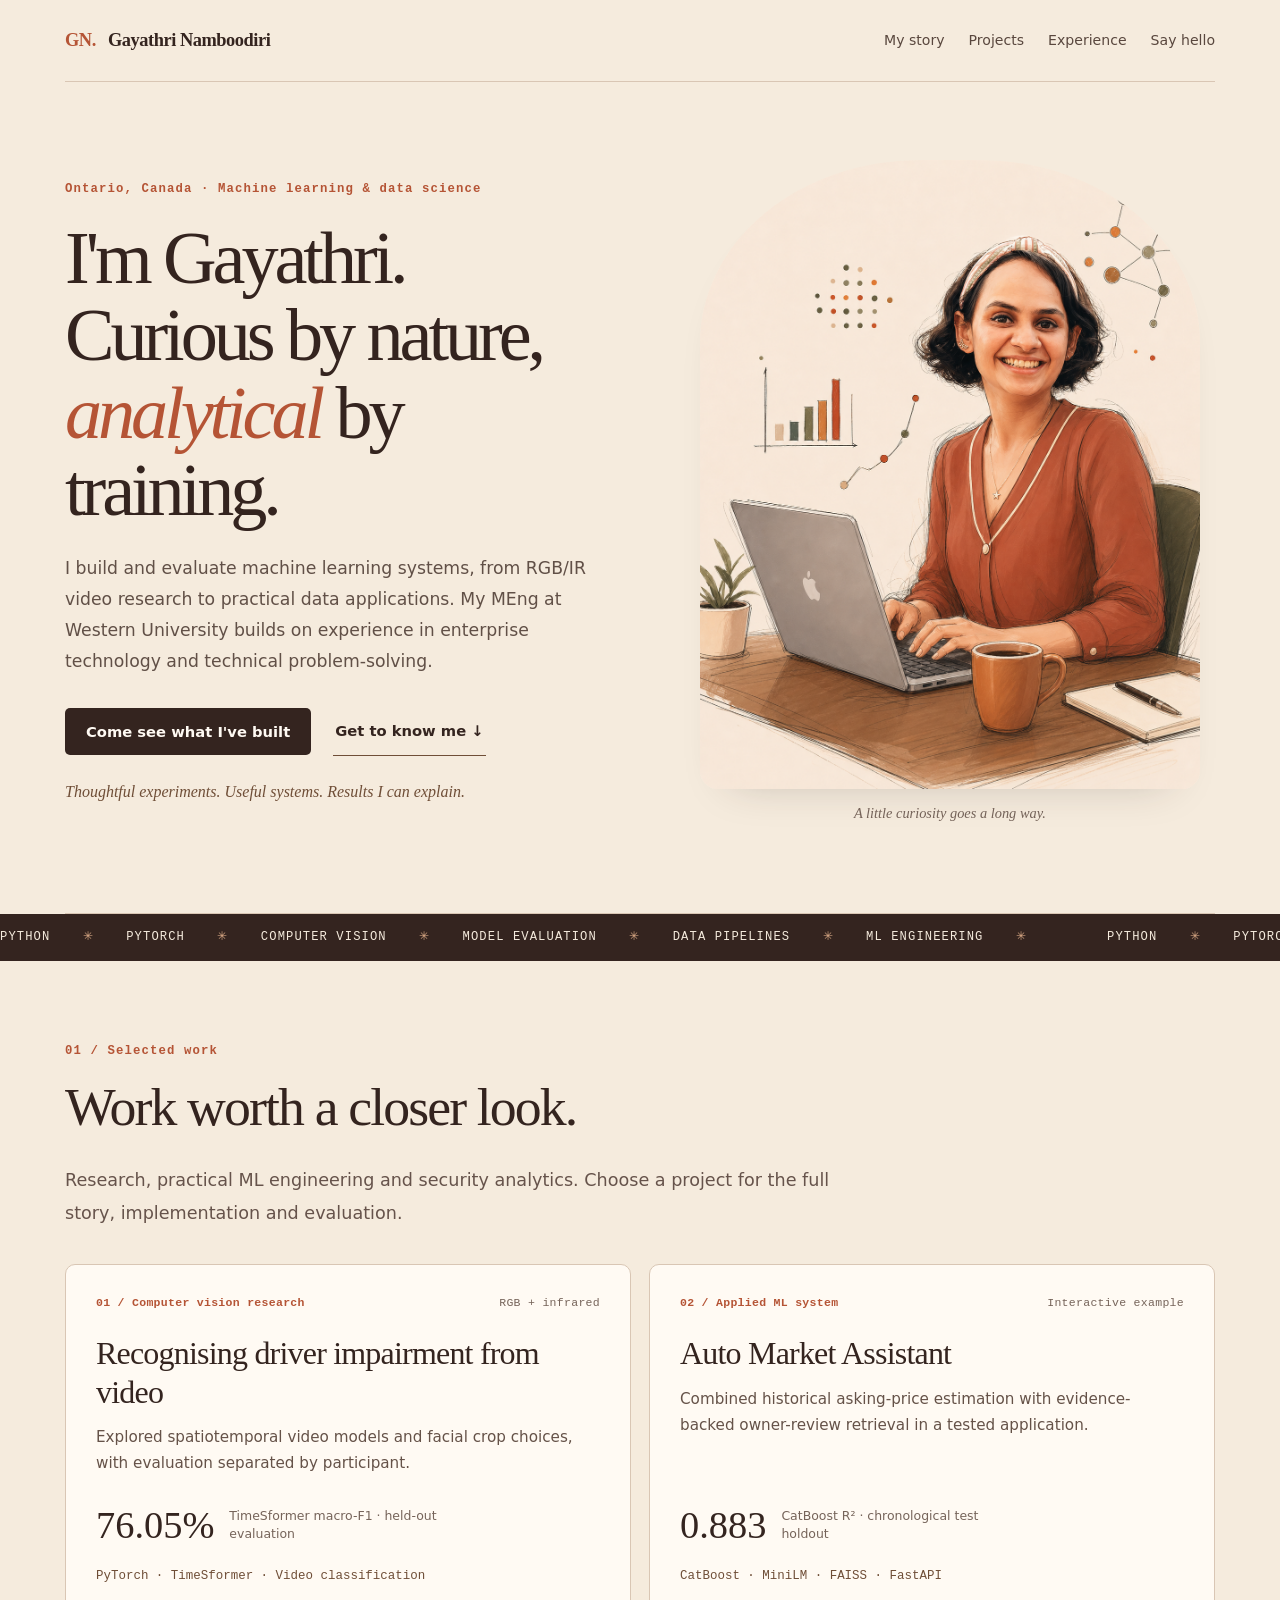
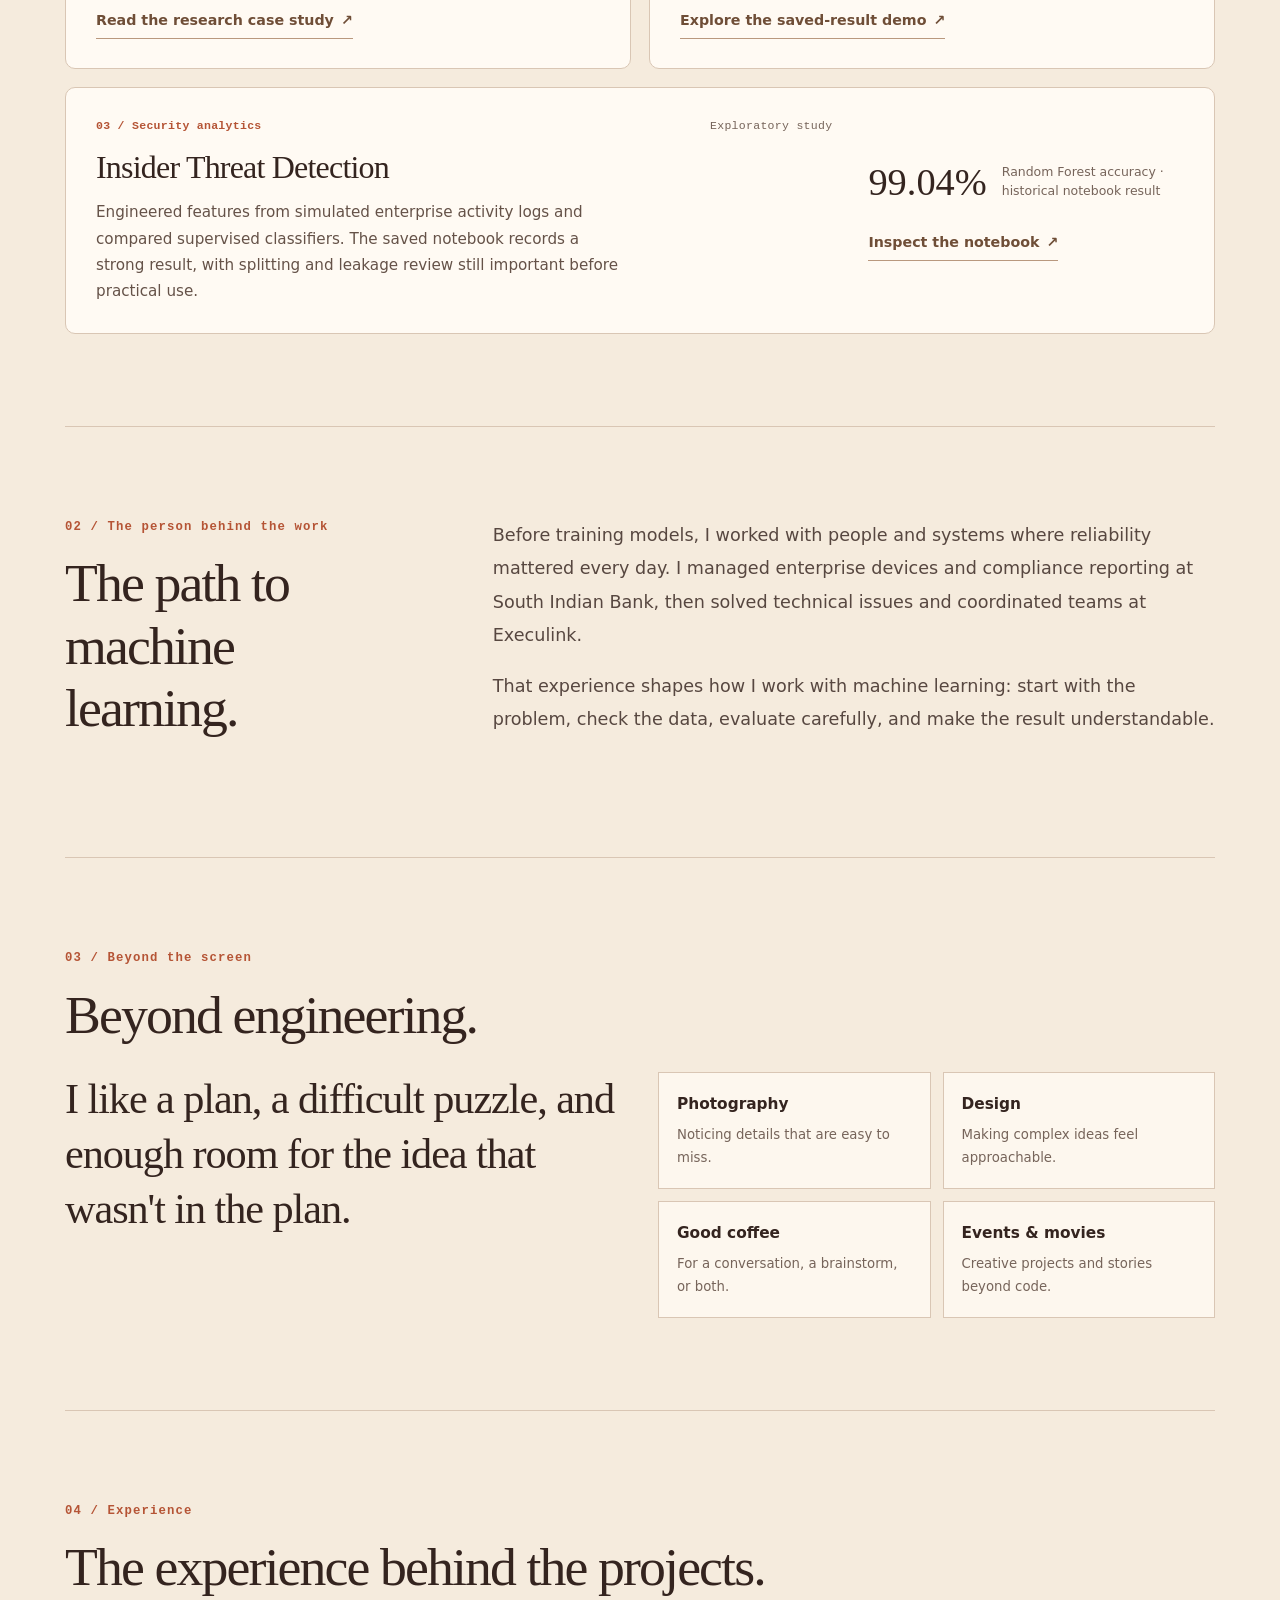
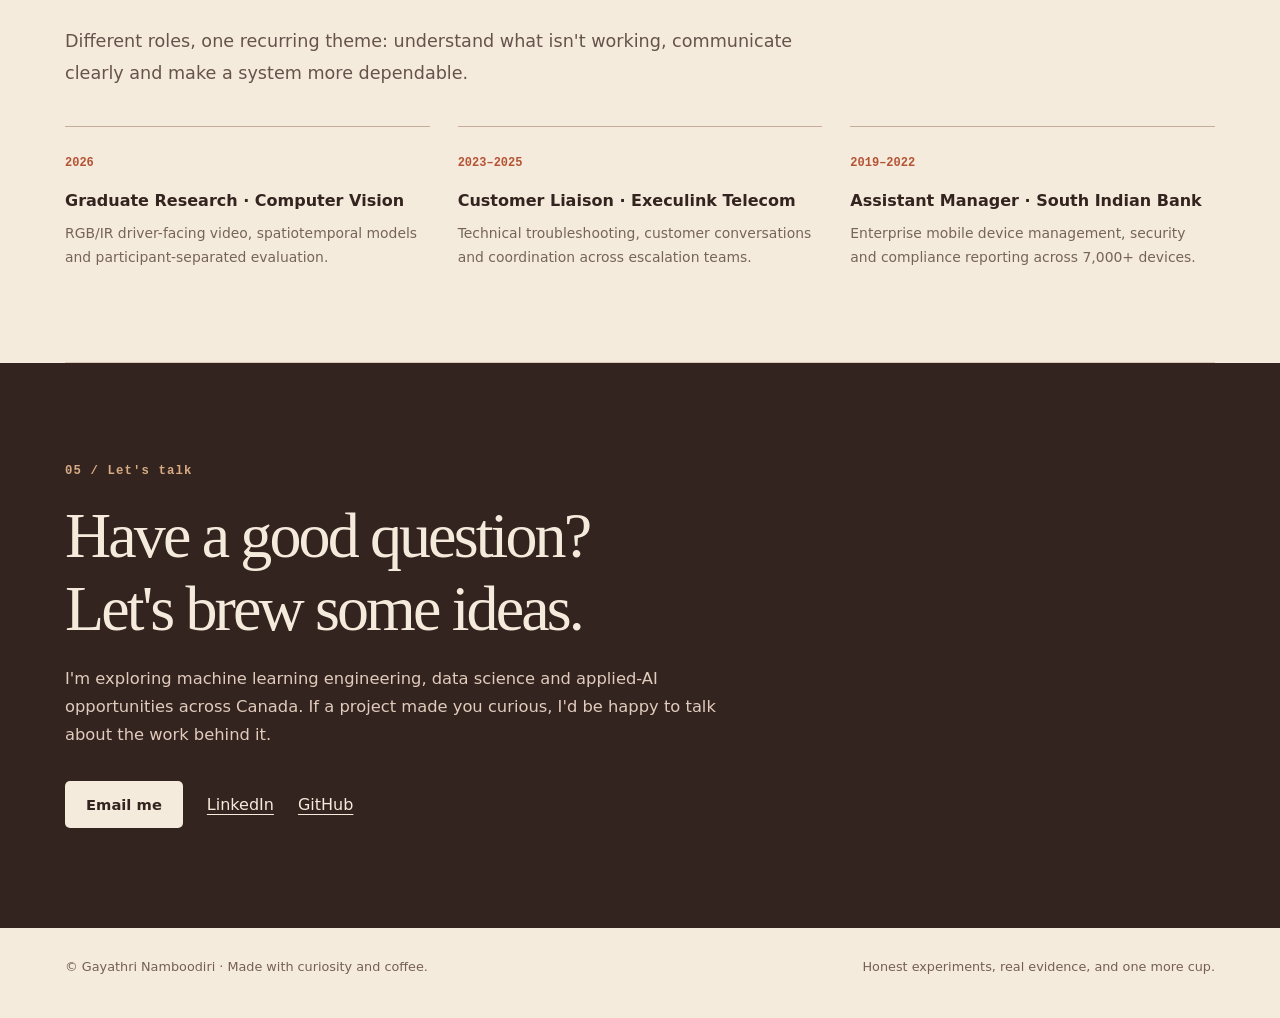
==== commit 3bcf1378: "Preserve existing deep links to research, market and security project previews" ====
--- a/index.html
+++ b/index.html
@@ -46,7 +46,7 @@
 <p class="section-intro">Research, practical ML engineering and security analytics. Choose a project for the full story, implementation and evaluation.</p>
 </div>
 <div class="feature-grid">
-<article class="feature-card reveal">
+<article class="feature-card reveal" id="research">
 <div class="feature-topline"><span>01 / Computer vision research</span><span>RGB + infrared</span></div>
 <h3>Recognising driver impairment from video</h3>
 <p>Explored spatiotemporal video models and facial crop choices, with evaluation separated by participant.</p>
@@ -54,7 +54,7 @@
 <p class="feature-stack">PyTorch · TimeSformer · Video classification</p>
 <a class="feature-link" href="/driver-impairment-research.html">Read the research case study <span aria-hidden="true">↗</span></a>
 </article>
-<article class="feature-card reveal">
+<article class="feature-card reveal" id="market">
 <div class="feature-topline"><span>02 / Applied ML system</span><span>Interactive example</span></div>
 <h3>Auto Market Assistant</h3>
 <p>Combined historical asking-price estimation with evidence-backed owner-review retrieval in a tested application.</p>
@@ -62,7 +62,7 @@
 <p class="feature-stack">CatBoost · MiniLM · FAISS · FastAPI</p>
 <a class="feature-link" href="/auto-market-assistant.html">Explore the saved-result demo <span aria-hidden="true">↗</span></a>
 </article>
-<article class="feature-card feature-card-wide reveal">
+<article class="feature-card feature-card-wide reveal" id="security">
 <div>
 <div class="feature-topline"><span>03 / Security analytics</span><span>Exploratory study</span></div>
 <h3>Insider Threat Detection</h3>
--- a/styles/coffee.css
+++ b/styles/coffee.css
@@ -129,3 +129,32 @@
   .has-js .reveal{opacity:1;transform:none;transition:none}
   .cta{transition:none}
 }
+
+/* Recruiter-first project index: one clear outcome and one next action per card. */
+.featured-work{padding-top:82px}
+.feature-grid{display:grid;grid-template-columns:repeat(2,minmax(0,1fr));gap:18px;margin-top:34px}
+.feature-card{display:flex;flex-direction:column;min-width:0;min-height:310px;padding:29px 30px;background:var(--paper);border:1px solid var(--line);border-radius:10px;transition:border-color .25s ease,transform .3s ease,box-shadow .3s ease}
+.feature-topline{display:flex;justify-content:space-between;gap:12px;flex-wrap:wrap;color:var(--rust);font:600 .72rem/1.5 Consolas,monospace;letter-spacing:.025em}
+.feature-topline span:last-child{color:var(--muted);font-weight:400}
+.feature-card h3{font:400 clamp(1.7rem,2.5vw,2.25rem)/1.2 Georgia,serif;letter-spacing:-.025em;margin:23px 0 13px}
+.feature-card p{max-width:530px;color:#655248;font-size:.95rem;line-height:1.72;margin:0}
+.feature-proof{display:flex;gap:15px;align-items:center;margin-top:auto;padding-top:27px}
+.feature-proof strong{font:400 clamp(1.85rem,3vw,2.4rem)/1.15 Georgia,serif;white-space:nowrap;font-variant-numeric:tabular-nums;color:var(--espresso)}
+.feature-proof span{max-width:210px;color:var(--muted);font-size:.78rem;line-height:1.5}
+.feature-card .feature-stack{margin-top:20px;font:.78rem/1.6 Consolas,monospace;color:var(--coffee)}
+.feature-link{display:inline-flex;align-items:center;gap:7px;align-self:flex-start;color:var(--coffee);font-size:.89rem;font-weight:650;text-decoration:none;border-bottom:1px solid #b9987e;padding:0 0 5px;margin-top:21px}
+.feature-link:hover{color:var(--rust);border-color:var(--rust)}
+.feature-card-wide{grid-column:1/-1;min-height:0;display:grid;grid-template-columns:minmax(0,1.4fr) minmax(230px,.6fr);gap:36px;align-items:center}
+.feature-card-wide h3{margin-top:14px}
+.feature-wide-right{display:flex;flex-direction:column;align-items:flex-start}
+.feature-wide-right .feature-proof{padding-top:0;margin-top:0}
+.feature-wide-right .feature-link{margin-top:26px}
+.short-story .personal-copy p{margin-bottom:17px}
+.case-intro{padding:76px 0 0;max-width:900px}
+.case-intro h1{font:400 clamp(2.65rem,5vw,4.6rem)/1.1 Georgia,serif;letter-spacing:-.045em;margin:20px 0}
+.case-intro p{font-size:1.12rem;line-height:1.75;color:var(--muted);max-width:700px;margin:0 0 20px}
+.research-page .project{margin-top:60px}
+.case-next{display:flex;flex-wrap:wrap;gap:20px;align-items:center;padding:40px 0 70px}
+@media(hover:hover) and (prefers-reduced-motion:no-preference){.feature-card:hover{transform:translateY(-3px);border-color:#c5a38a;box-shadow:0 18px 40px -34px rgba(52,36,31,.4)}}
+@media(max-width:800px){.feature-grid{grid-template-columns:1fr}.feature-card-wide{grid-column:auto;grid-template-columns:1fr;gap:23px}.feature-wide-right{gap:0}.feature-wide-right .feature-proof{padding-top:0}}
+@media(max-width:430px){.feature-card{padding:22px;min-height:0}.feature-topline{gap:5px}.feature-proof{align-items:flex-start;flex-direction:column;gap:6px}.case-intro{padding-top:55px}}
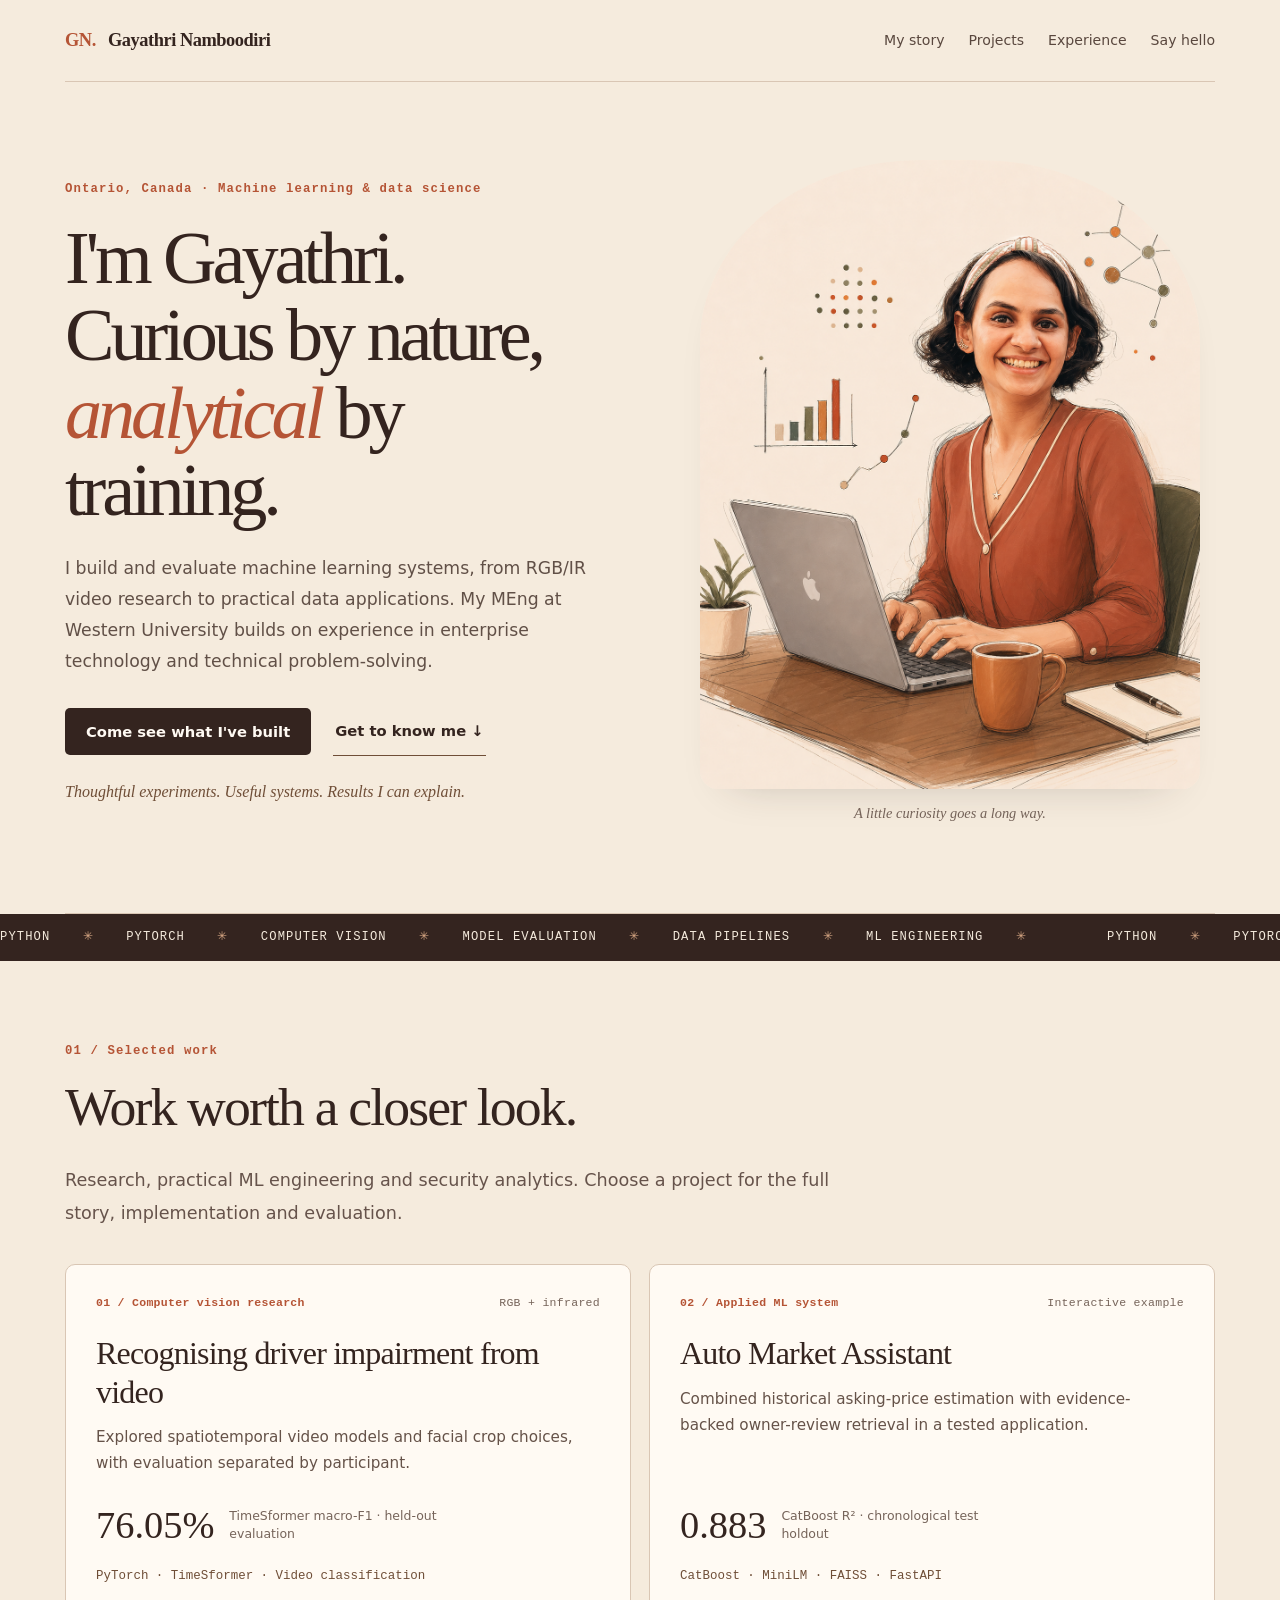
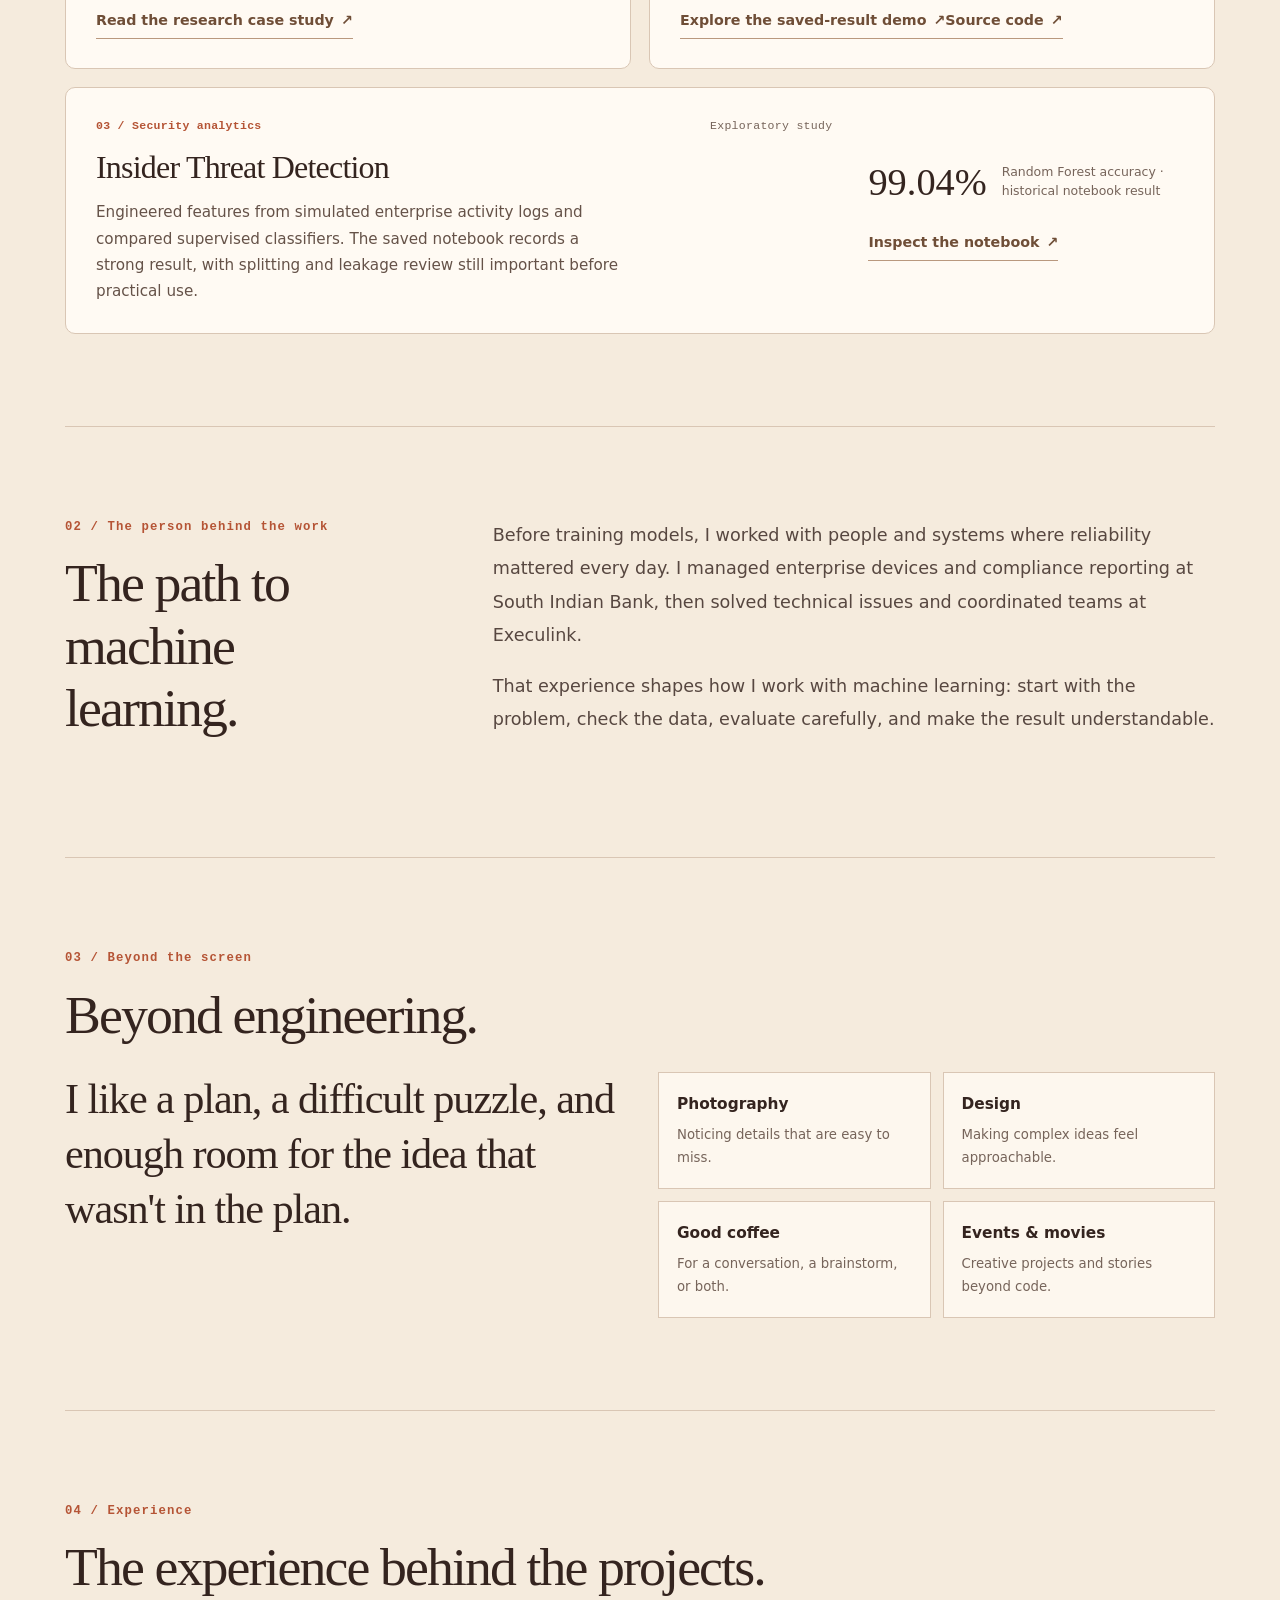
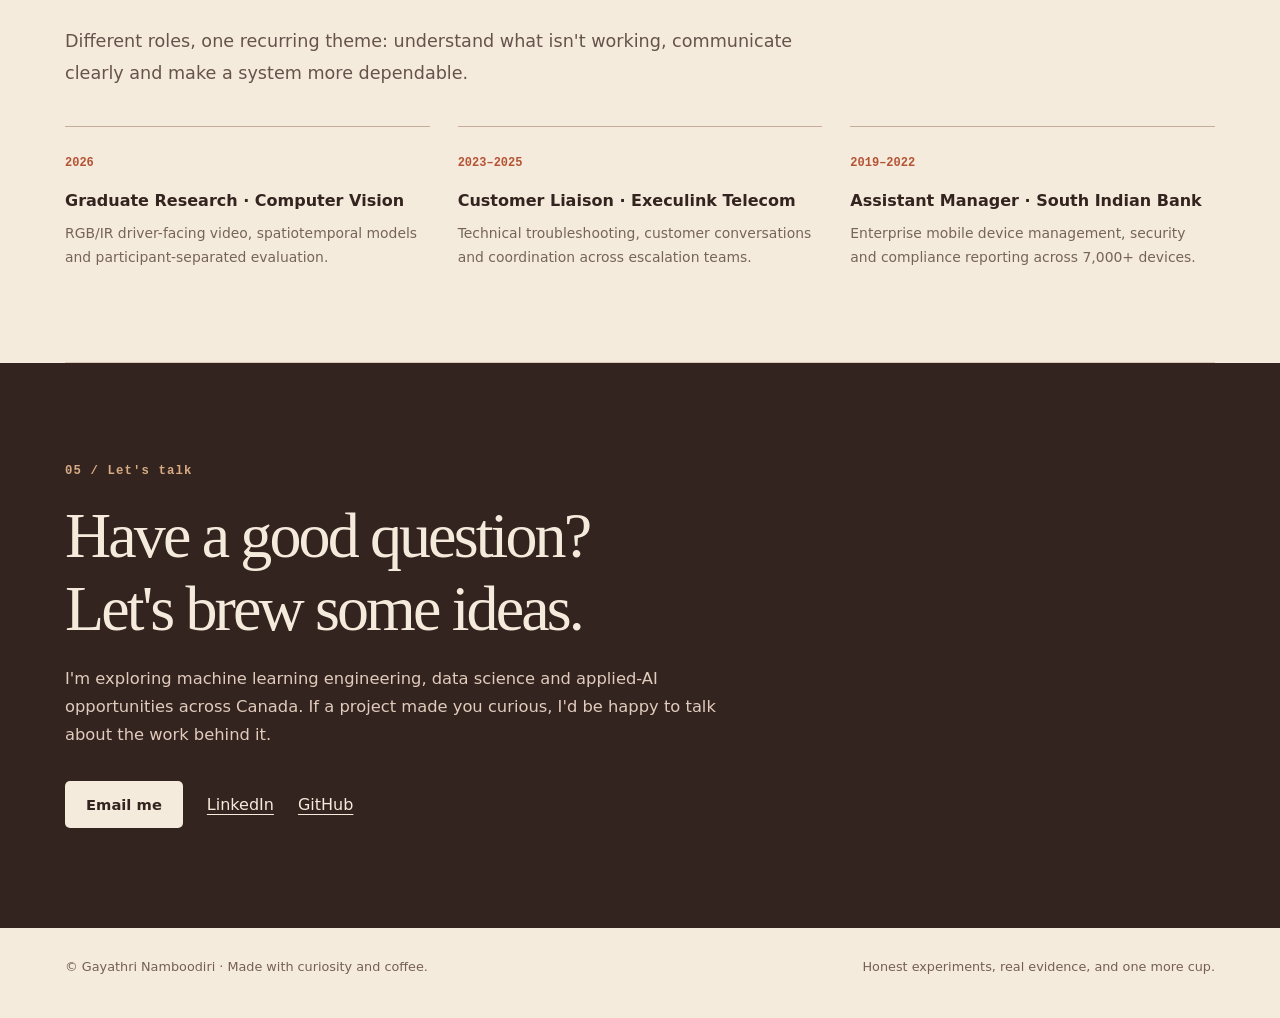
==== commit 17ea4d5b: "Keep canonical Auto Market source link visible alongside offline demo" ====
--- a/index.html
+++ b/index.html
@@ -60,7 +60,7 @@
 <p>Combined historical asking-price estimation with evidence-backed owner-review retrieval in a tested application.</p>
 <div class="feature-proof"><strong>0.883</strong><span>CatBoost R² · chronological test holdout</span></div>
 <p class="feature-stack">CatBoost · MiniLM · FAISS · FastAPI</p>
-<a class="feature-link" href="/auto-market-assistant.html">Explore the saved-result demo <span aria-hidden="true">↗</span></a>
+<div class="feature-actions"><a class="feature-link" href="/auto-market-assistant.html">Explore the saved-result demo <span aria-hidden="true">↗</span></a><a class="feature-link feature-link-secondary" href="https://github.com/gnambood/auto-market-assistant">Source code <span aria-hidden="true">↗</span></a></div>
 </article>
 <article class="feature-card feature-card-wide reveal" id="security">
 <div>
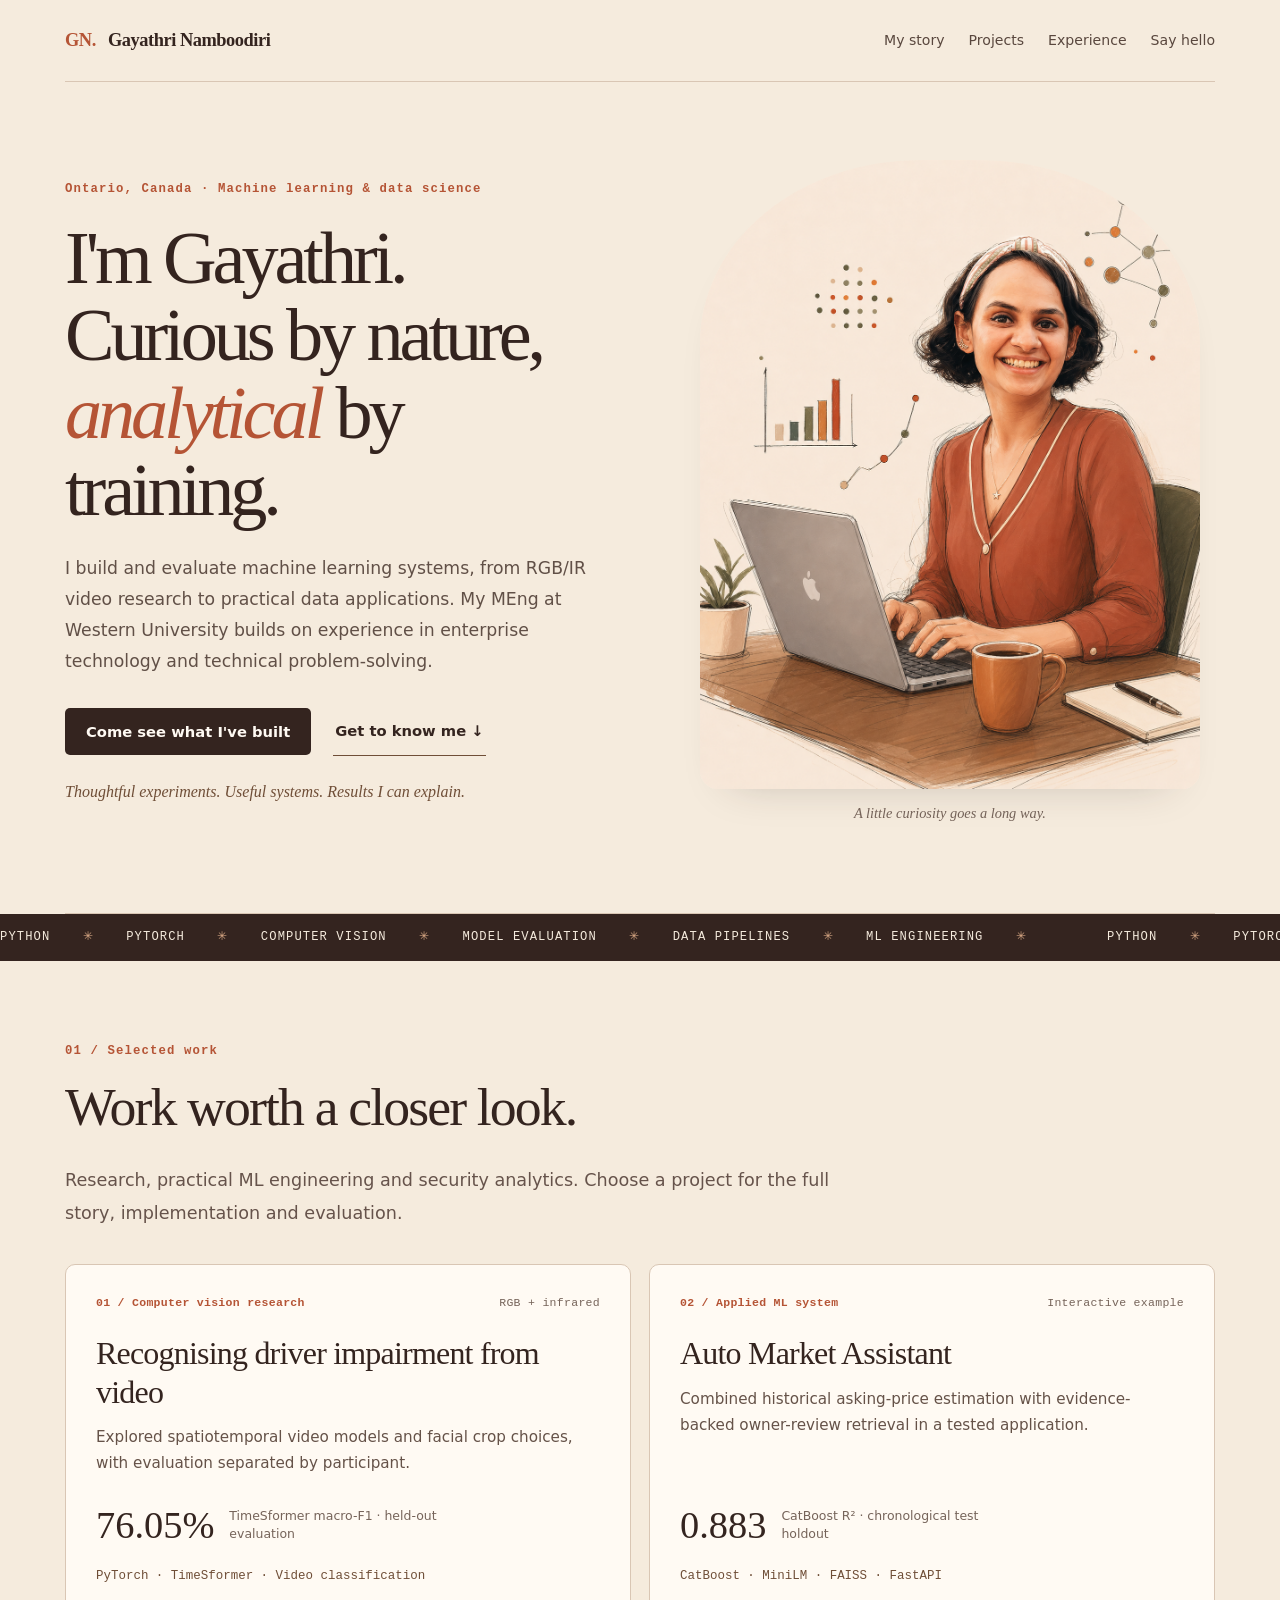
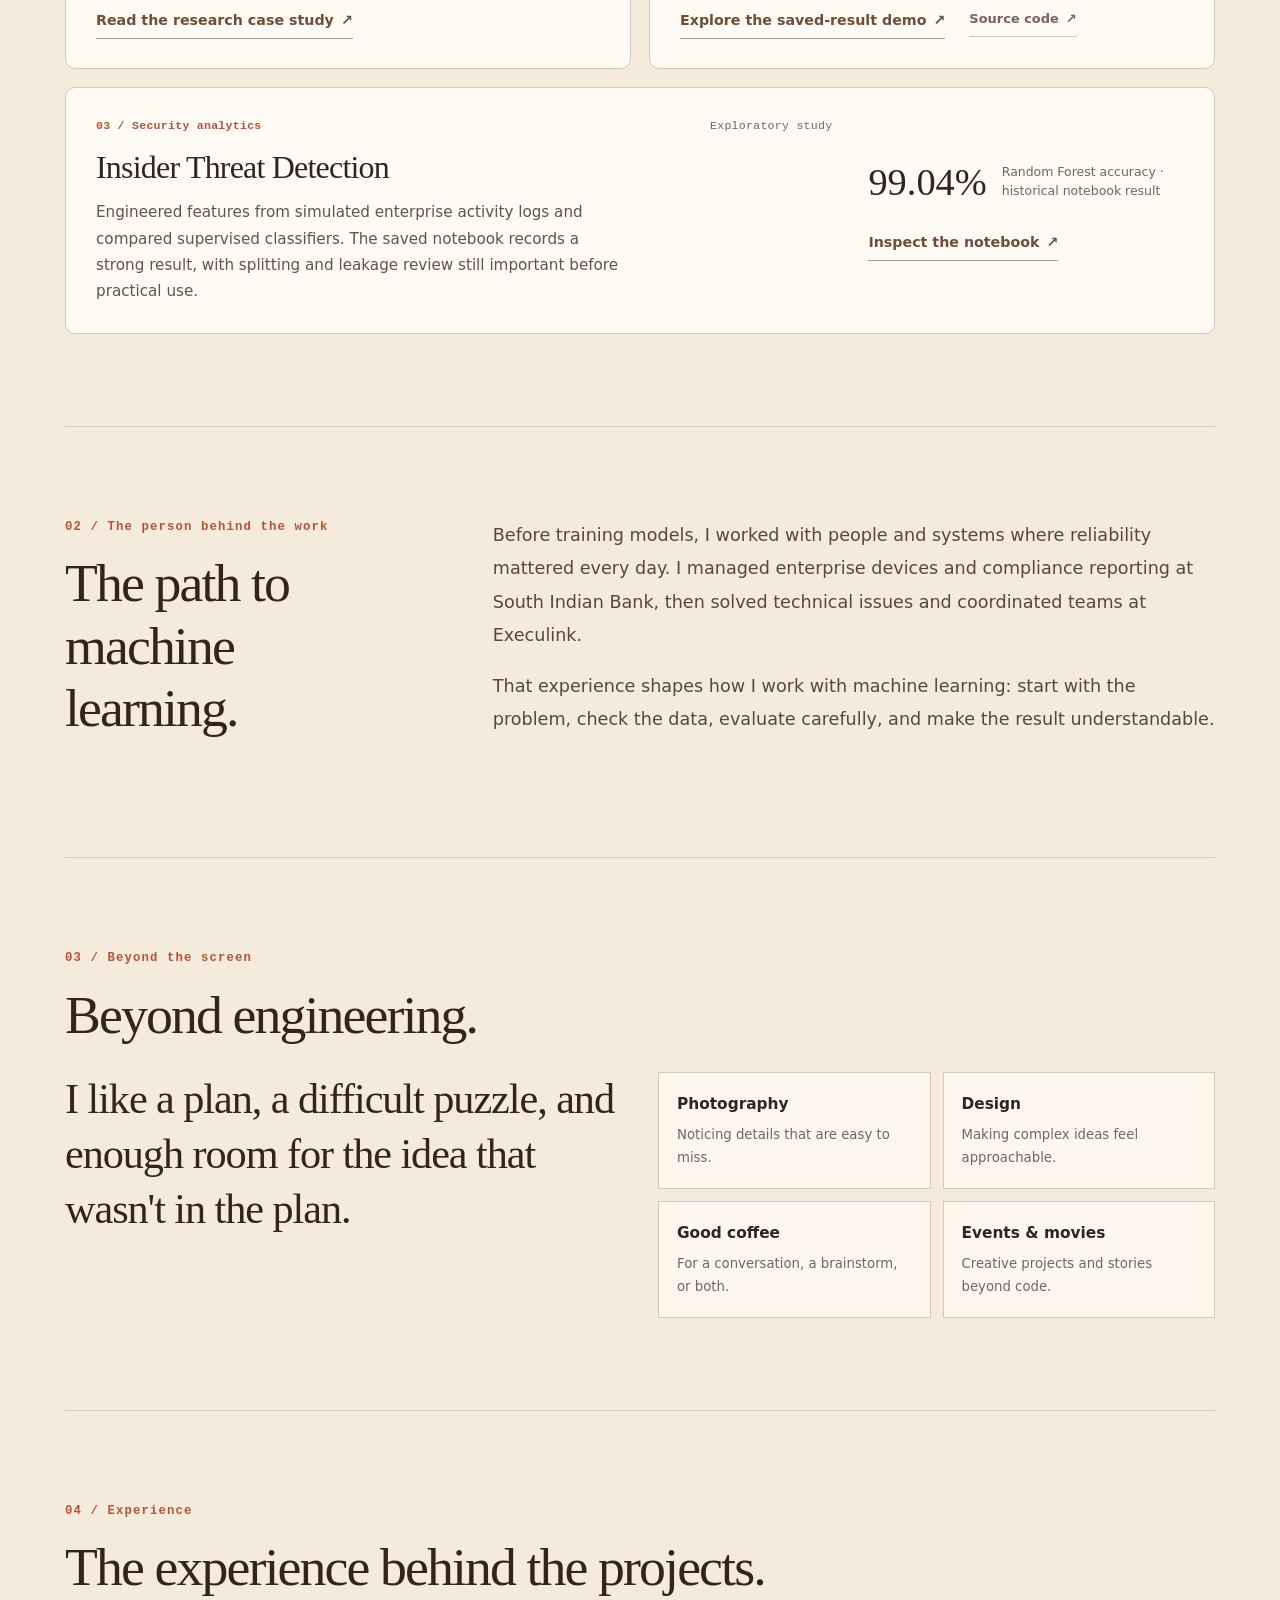
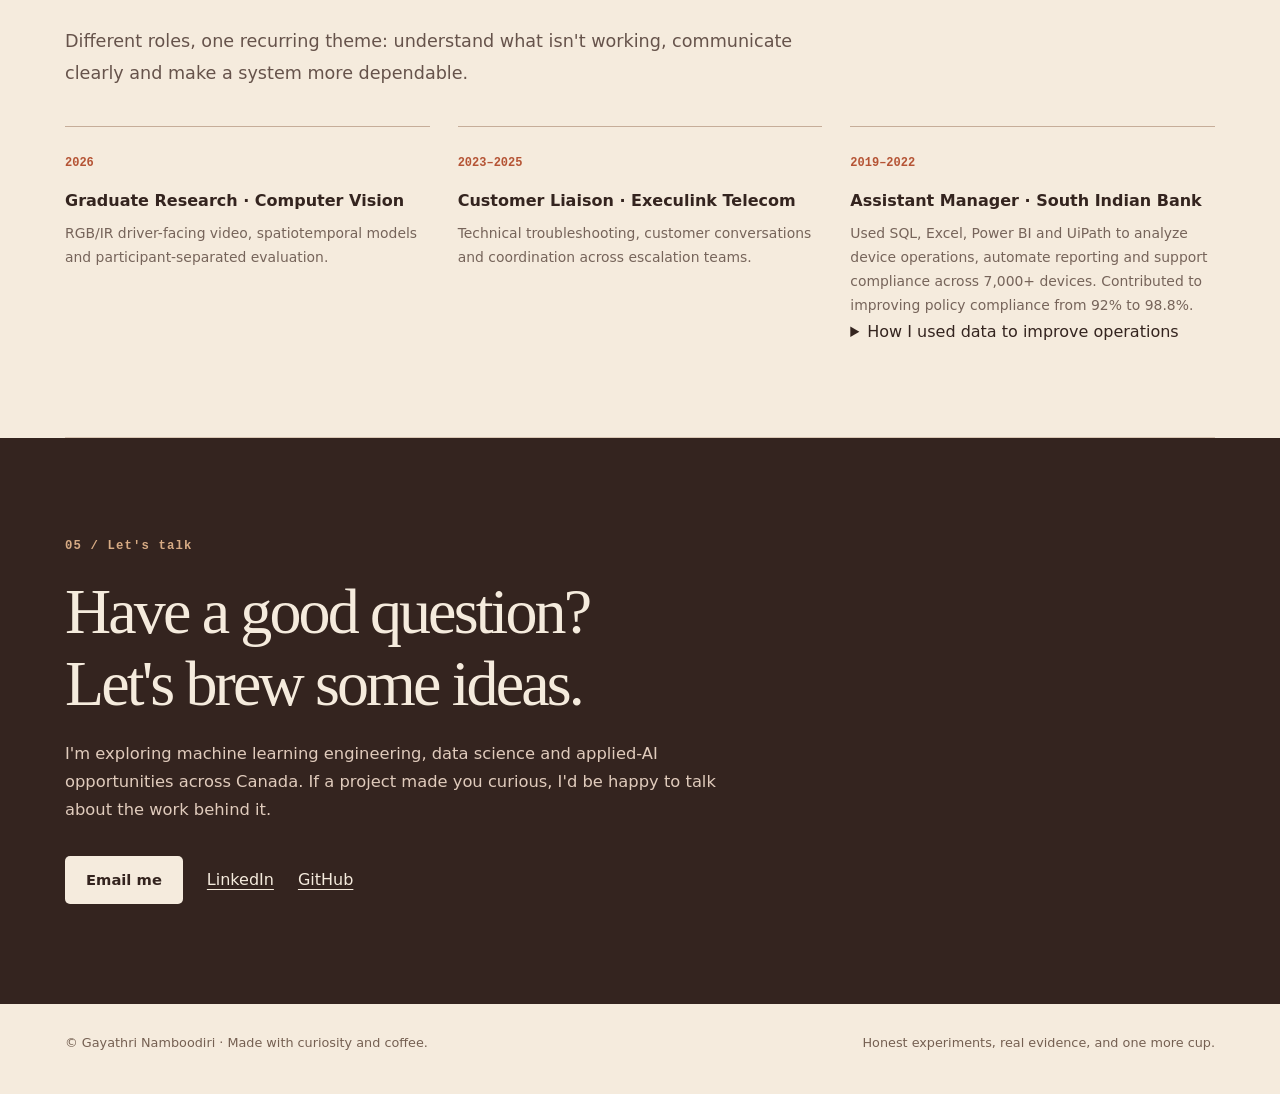
==== commit a6886ee2: "Clarify South Indian Bank analytics experience on portfolio" ====
--- a/index.html
+++ b/index.html
@@ -107,7 +107,7 @@
 <div class="experience reveal">
 <div><small>2026</small><h3>Graduate Research · Computer Vision</h3><p>RGB/IR driver-facing video, spatiotemporal models and participant-separated evaluation.</p></div>
 <div><small>2023–2025</small><h3>Customer Liaison · Execulink Telecom</h3><p>Technical troubleshooting, customer conversations and coordination across escalation teams.</p></div>
-<div><small>2019–2022</small><h3>Assistant Manager · South Indian Bank</h3><p>Enterprise mobile device management, security and compliance reporting across 7,000+ devices.</p></div>
+<div><small>2019–2022</small><h3>Assistant Manager · South Indian Bank</h3><p>Used SQL, Excel, Power BI and UiPath to analyze device operations, automate reporting and support compliance across 7,000+ devices. Contributed to improving policy compliance from 92% to 98.8%.</p><details class="experience-detail"><summary>How I used data to improve operations</summary><p><strong>Challenge.</strong> Device inventory, application availability and security compliance needed consistent monitoring across branch operations.</p><p><strong>Approach.</strong> Combined IBM MaaS360 exports with internal employee and inventory records; cleaned and reconciled data using SQL, Excel and Power Query; built Power BI KPI dashboards with DAX; and automated daily reporting with UiPath.</p><p><strong>Outcome.</strong> Used reporting and issue investigation to support compliance improvements. Coordinated off-hours, over-the-air software and policy updates to avoid scheduled downtime and improve device usability for branch account opening.</p></details></div>
 </div>
 </section>
 </div>
--- a/styles/coffee.css
+++ b/styles/coffee.css
@@ -144,6 +144,8 @@
 .feature-card .feature-stack{margin-top:20px;font:.78rem/1.6 Consolas,monospace;color:var(--coffee)}
 .feature-link{display:inline-flex;align-items:center;gap:7px;align-self:flex-start;color:var(--coffee);font-size:.89rem;font-weight:650;text-decoration:none;border-bottom:1px solid #b9987e;padding:0 0 5px;margin-top:21px}
 .feature-link:hover{color:var(--rust);border-color:var(--rust)}
+.feature-actions{display:flex;gap:14px 24px;align-items:baseline;flex-wrap:wrap}
+.feature-actions .feature-link-secondary{font-size:.81rem;color:var(--muted);border-bottom-color:var(--line)}
 .feature-card-wide{grid-column:1/-1;min-height:0;display:grid;grid-template-columns:minmax(0,1.4fr) minmax(230px,.6fr);gap:36px;align-items:center}
 .feature-card-wide h3{margin-top:14px}
 .feature-wide-right{display:flex;flex-direction:column;align-items:flex-start}
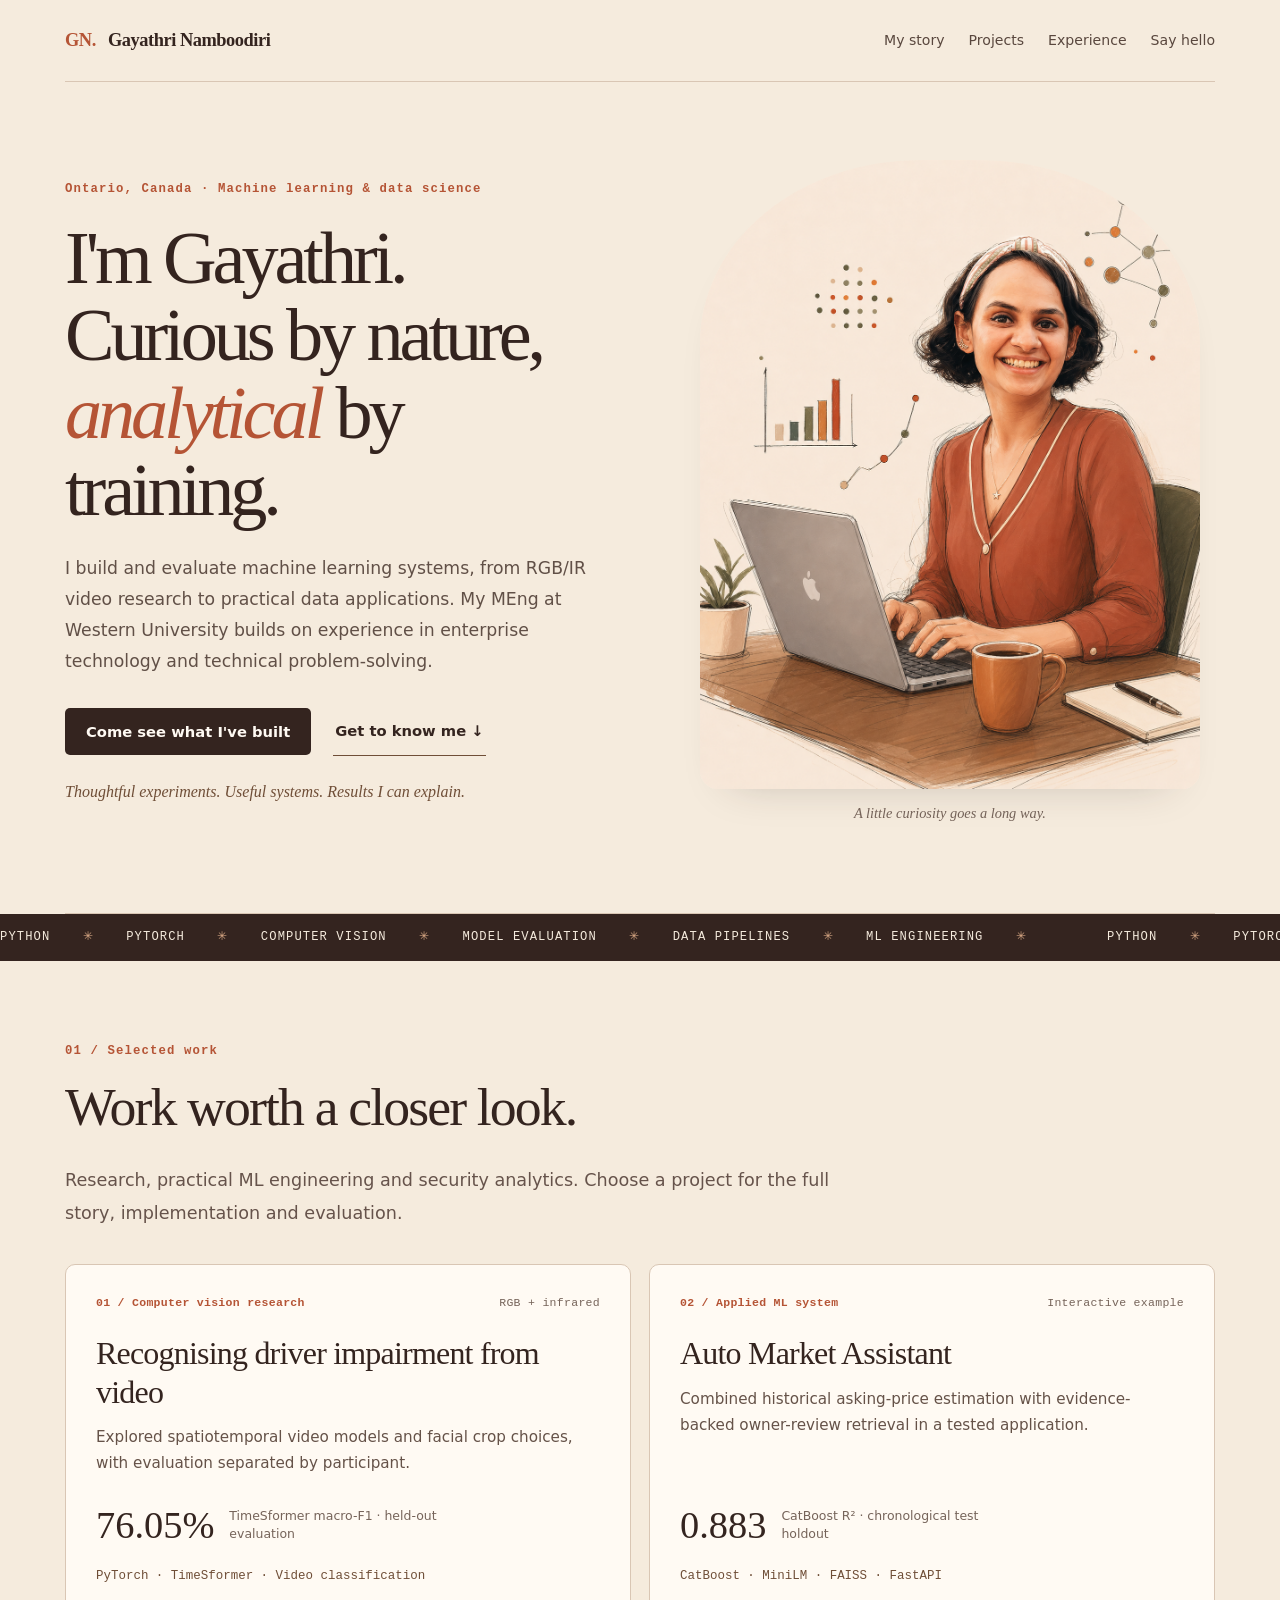
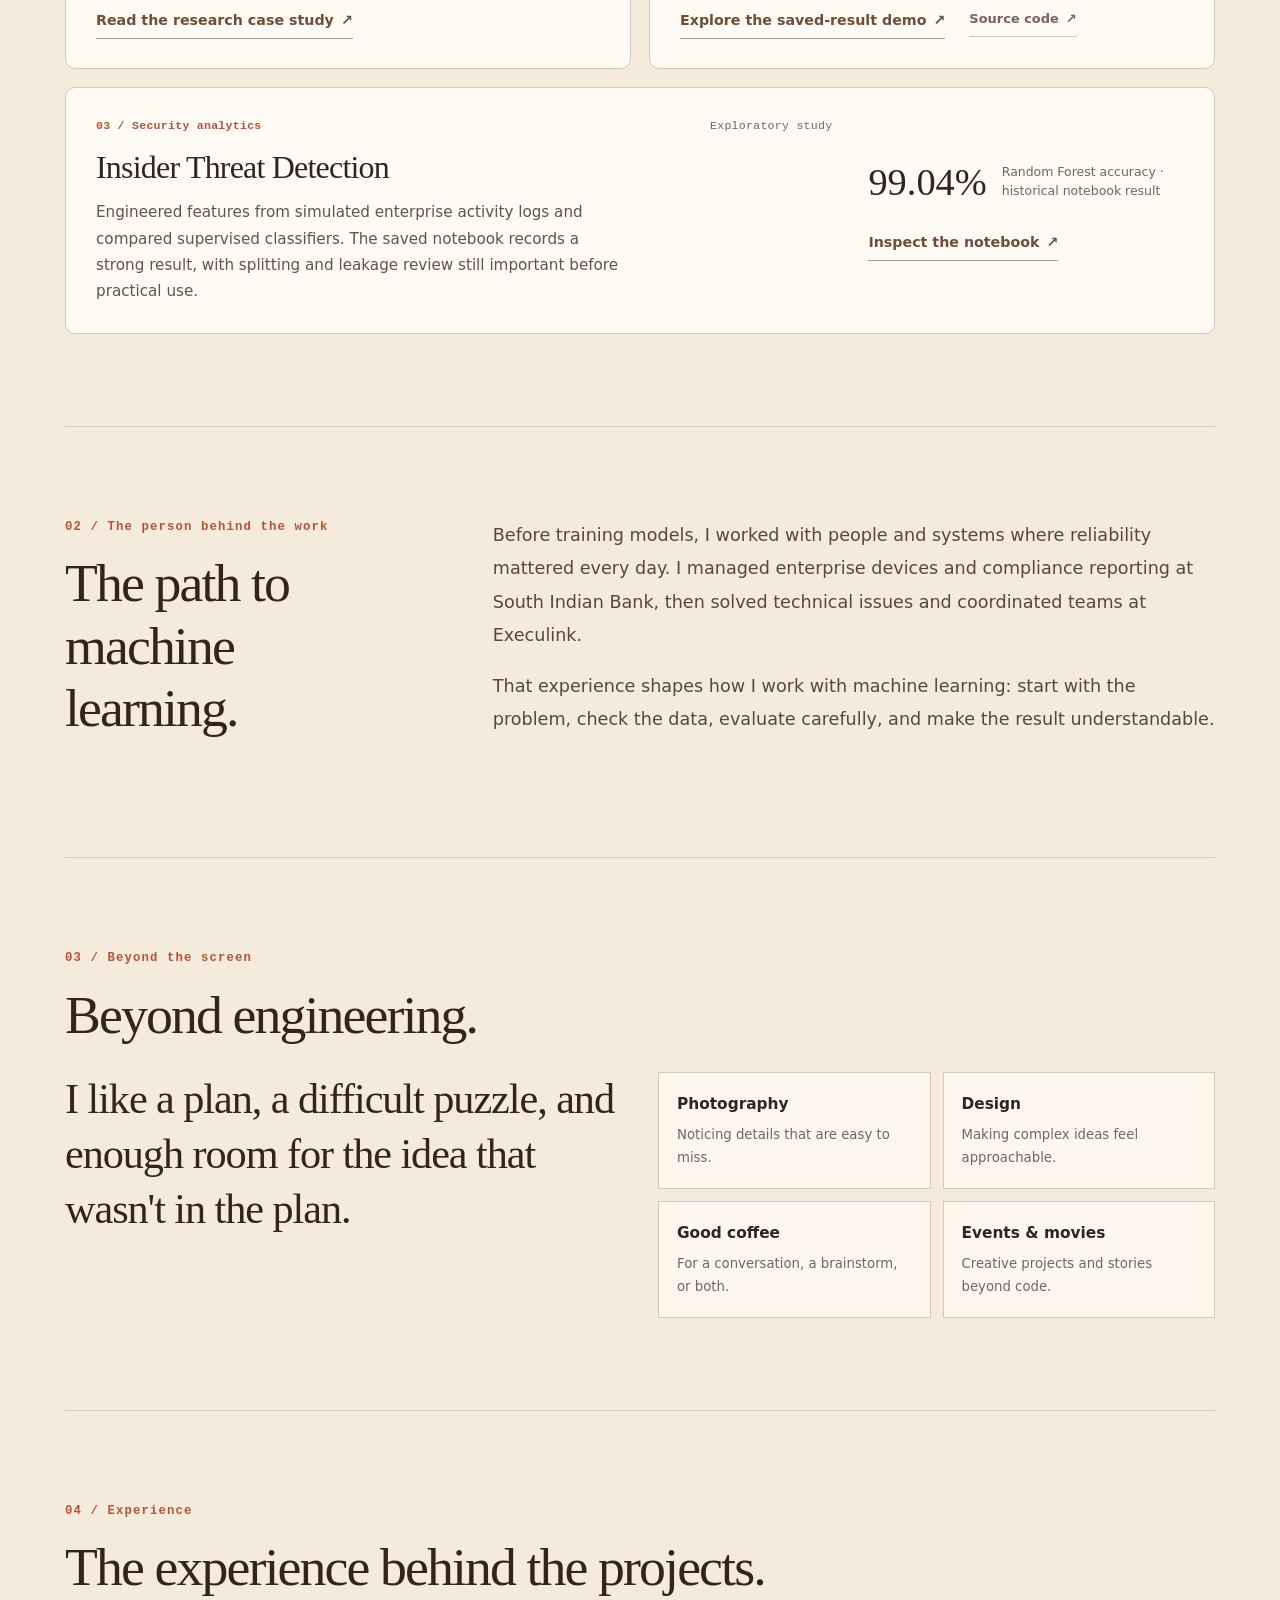
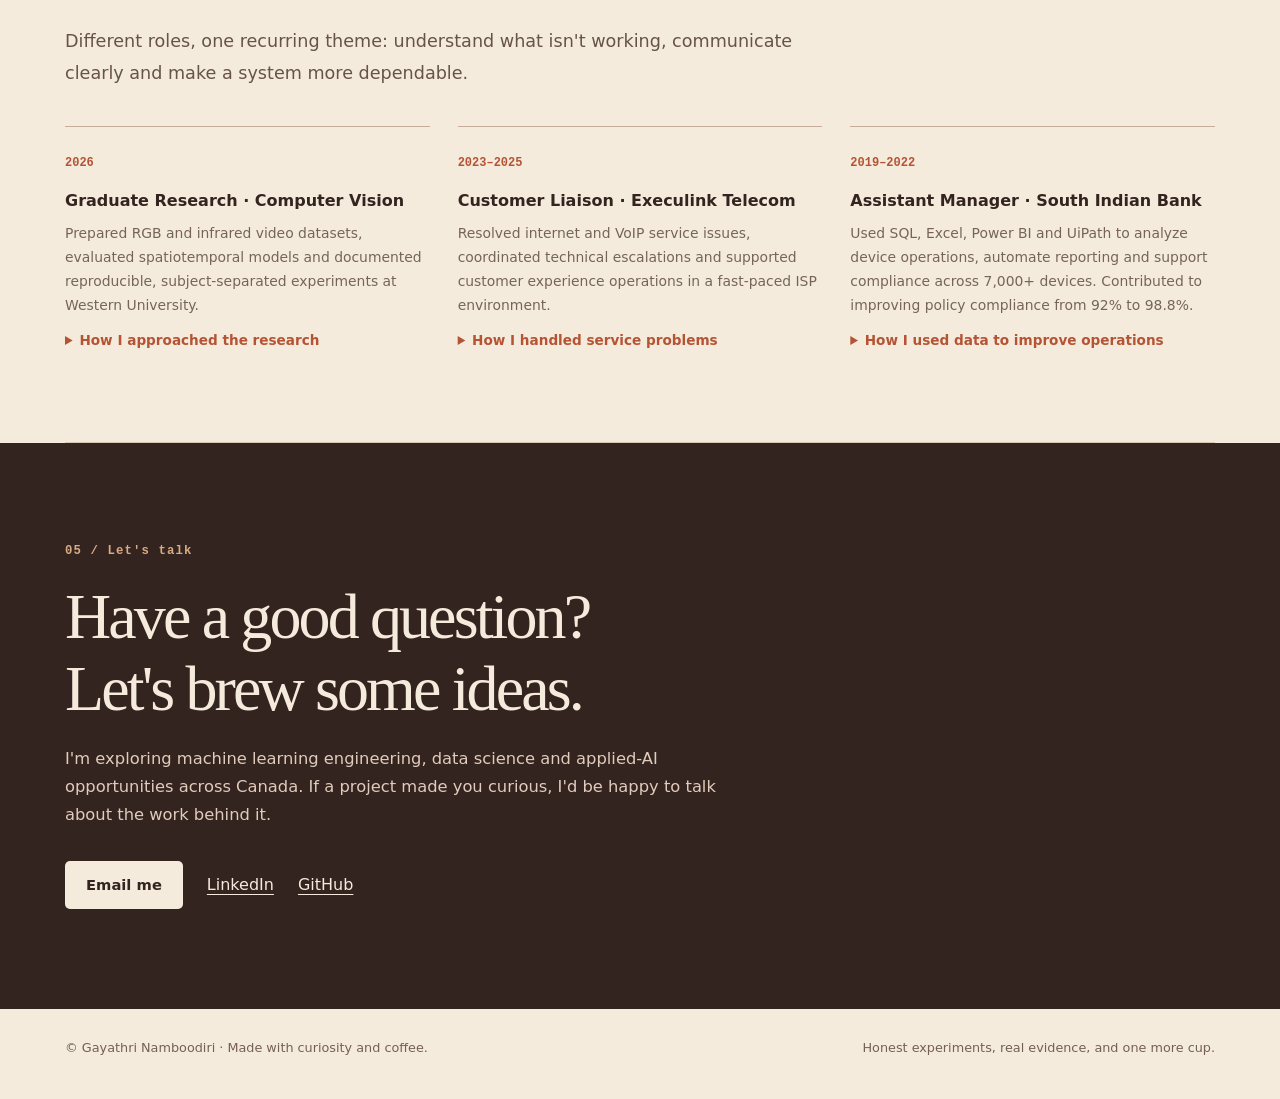
==== commit f57979f6: "Add expanded research and Execulink experience stories" ====
--- a/index.html
+++ b/index.html
@@ -105,8 +105,8 @@
 <h2 class="section-title" id="experience-title">The experience behind the projects.</h2>
 <p class="section-intro">Different roles, one recurring theme: understand what isn't working, communicate clearly and make a system more dependable.</p>
 <div class="experience reveal">
-<div><small>2026</small><h3>Graduate Research · Computer Vision</h3><p>RGB/IR driver-facing video, spatiotemporal models and participant-separated evaluation.</p></div>
-<div><small>2023–2025</small><h3>Customer Liaison · Execulink Telecom</h3><p>Technical troubleshooting, customer conversations and coordination across escalation teams.</p></div>
+<div><small>2026</small><h3>Graduate Research · Computer Vision</h3><p>Prepared RGB and infrared video datasets, evaluated spatiotemporal models and documented reproducible, subject-separated experiments at Western University.</p><details class="experience-detail"><summary>How I approached the research</summary><p><strong>Challenge.</strong> Assessing impairment from facial video required consistent preprocessing and evaluation that separated participants across train and test data.</p><p><strong>Approach.</strong> Prepared synchronized RGB/IR face clips and compared TimeSformer, Video Swin and ViViT experiments using PyTorch and university GPU resources.</p><p><strong>Outcome.</strong> Tracked accuracy, macro-F1 and confusion matrices to compare approaches and document experimental decisions; the full methods and results are in the <a href="/driver-impairment-research.html">research case study</a>.</p></details></div>
+<div><small>2023–2025</small><h3>Customer Liaison · Execulink Telecom</h3><p>Resolved internet and VoIP service issues, coordinated technical escalations and supported customer experience operations in a fast-paced ISP environment.</p><details class="experience-detail"><summary>How I handled service problems</summary><p><strong>Challenge.</strong> Connectivity and service issues often needed both clear customer communication and timely coordination across technical teams.</p><p><strong>Approach.</strong> Investigated network, hardware and software issues, guided customers through troubleshooting and worked with internal teams and vendors on unresolved cases. Also provided backup coverage for Customer Experience Specialist duties.</p><p><strong>Outcome.</strong> Helped customers understand next steps and kept escalated issues moving toward resolution while balancing daily support priorities.</p></details></div>
 <div><small>2019–2022</small><h3>Assistant Manager · South Indian Bank</h3><p>Used SQL, Excel, Power BI and UiPath to analyze device operations, automate reporting and support compliance across 7,000+ devices. Contributed to improving policy compliance from 92% to 98.8%.</p><details class="experience-detail"><summary>How I used data to improve operations</summary><p><strong>Challenge.</strong> Device inventory, application availability and security compliance needed consistent monitoring across branch operations.</p><p><strong>Approach.</strong> Combined IBM MaaS360 exports with internal employee and inventory records; cleaned and reconciled data using SQL, Excel and Power Query; built Power BI KPI dashboards with DAX; and automated daily reporting with UiPath.</p><p><strong>Outcome.</strong> Used reporting and issue investigation to support compliance improvements. Coordinated off-hours, over-the-air software and policy updates to avoid scheduled downtime and improve device usability for branch account opening.</p></details></div>
 </div>
 </section>
--- a/styles/coffee.css
+++ b/styles/coffee.css
@@ -107,6 +107,11 @@
 .experience small{font:600 .75rem Consolas,monospace;color:var(--rust)}
 .experience h3{font-size:1rem;font-weight:600;margin:12px 0 8px}
 .experience p{color:var(--muted);font-size:.87rem;margin:0}
+.experience-detail{margin-top:12px;color:var(--muted);font-size:.85rem}
+.experience-detail summary{cursor:pointer;color:var(--rust);font-weight:600;line-height:1.5}
+.experience-detail summary:hover{text-decoration:underline}
+.experience .experience-detail p{margin-top:10px;line-height:1.6}
+.experience-detail strong{color:var(--coffee)}
 .contact{background:var(--espresso);color:var(--cream);margin:0;padding:100px 0;border-bottom:0}
 .contact .section-kicker{color:#d7ab84}
 .contact h2{font-size:clamp(3rem,5vw,5rem);letter-spacing:-.045em;line-height:1.13;margin:20px 0}
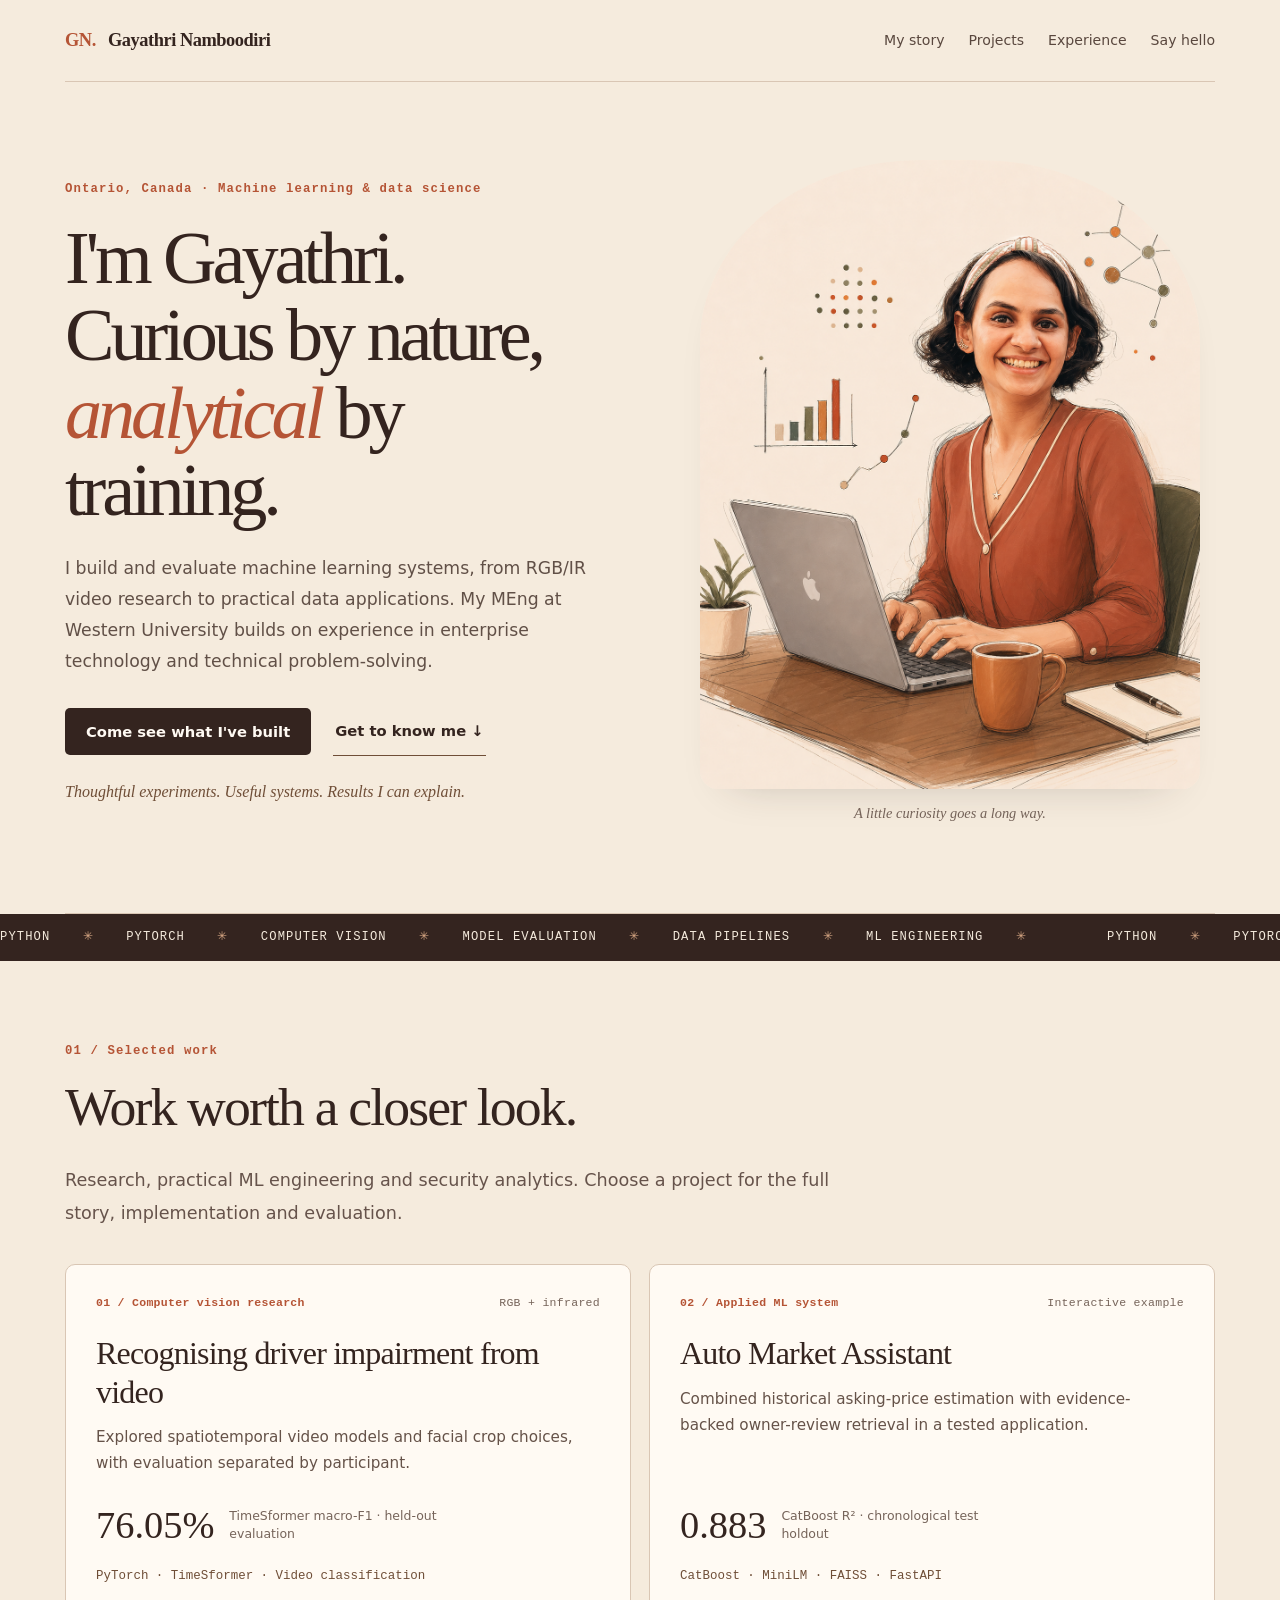
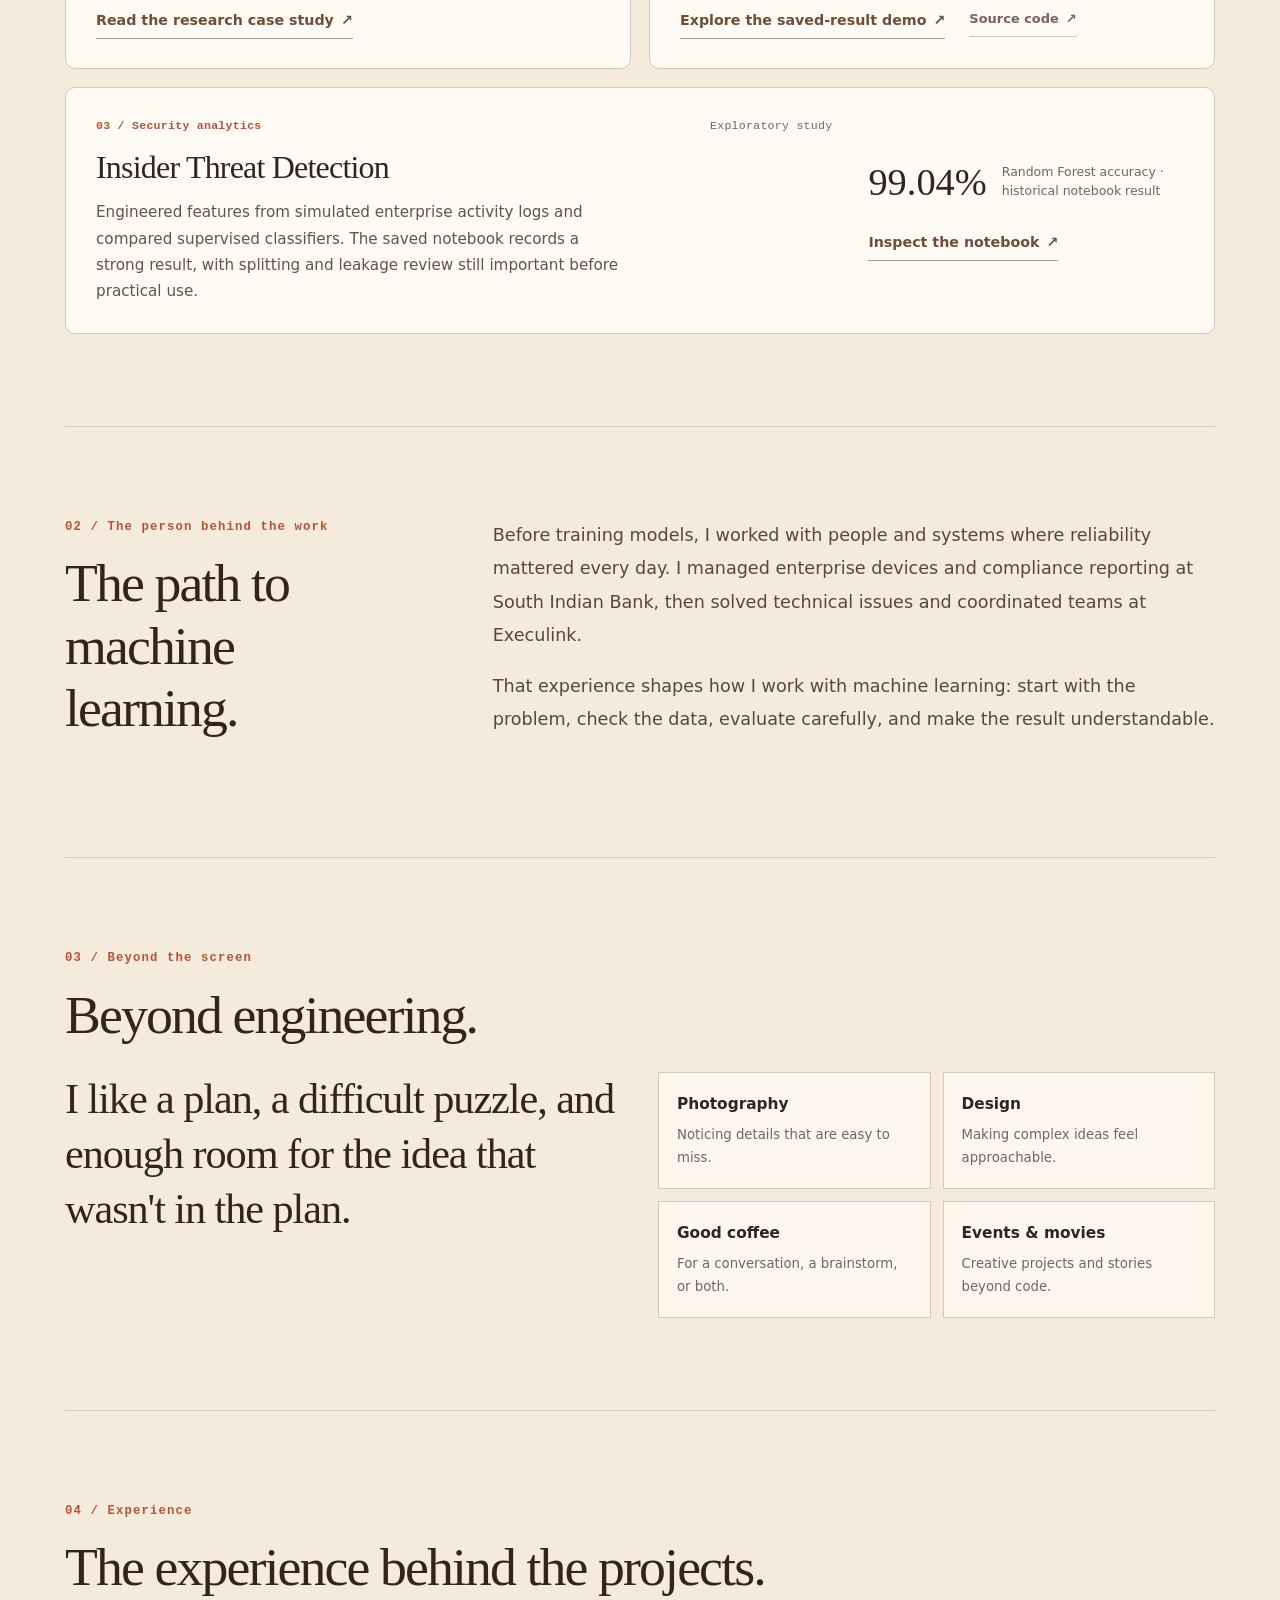
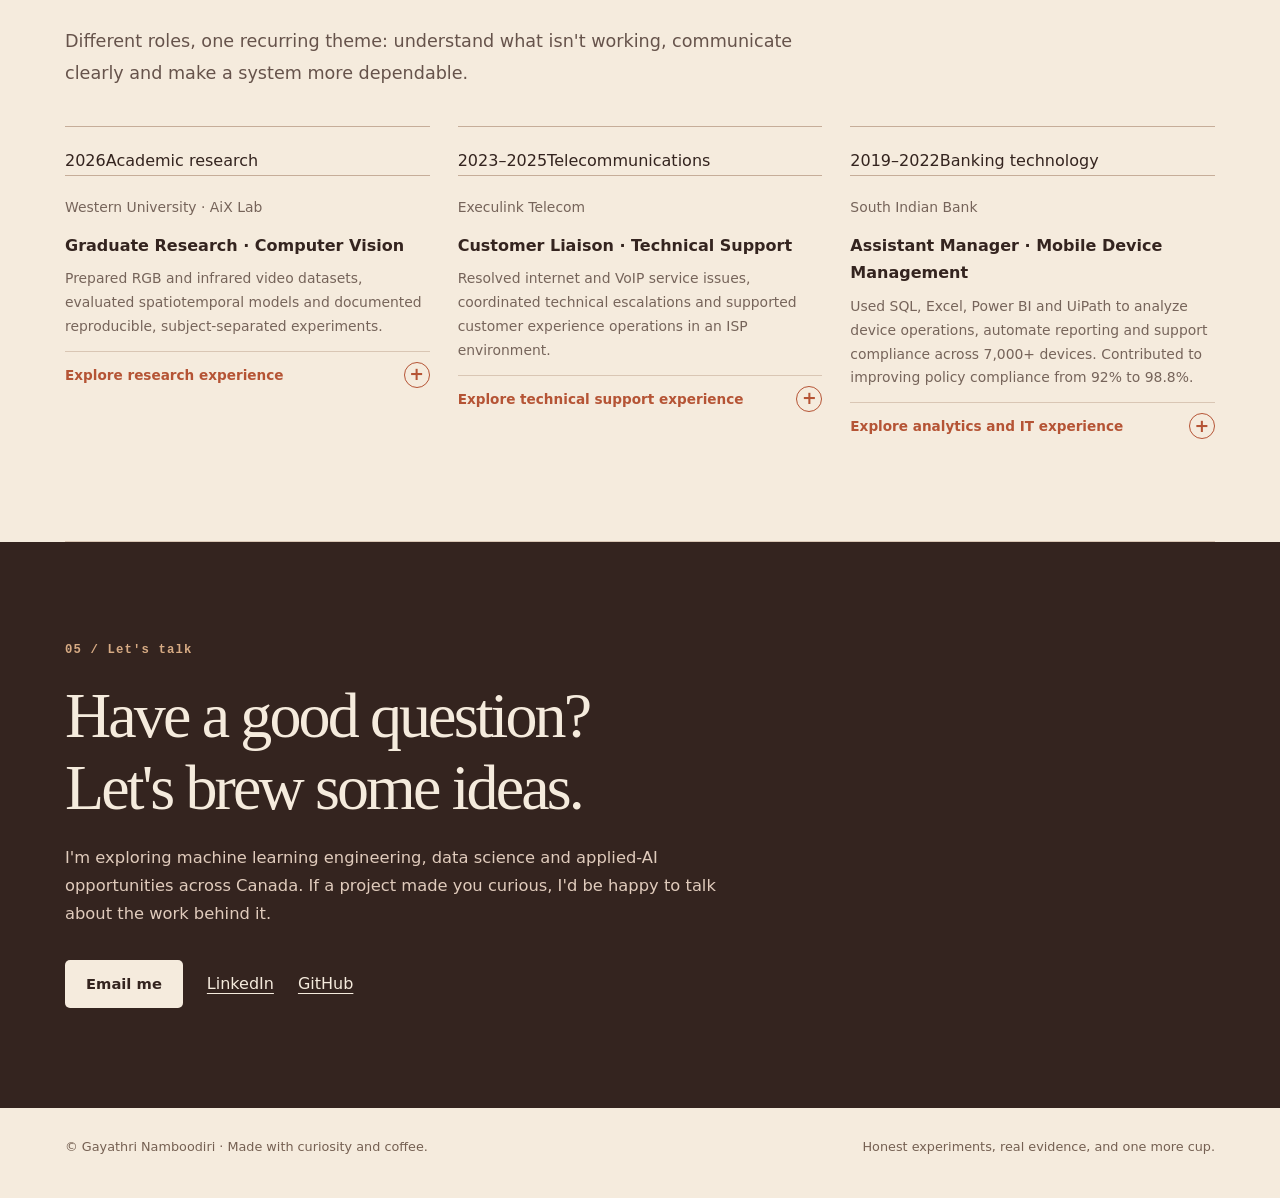
==== commit 11c6e12a: "Refine experience section into professional editorial timeline" ====
--- a/index.html
+++ b/index.html
@@ -104,10 +104,46 @@
 <div class="section-kicker">04 / Experience</div>
 <h2 class="section-title" id="experience-title">The experience behind the projects.</h2>
 <p class="section-intro">Different roles, one recurring theme: understand what isn't working, communicate clearly and make a system more dependable.</p>
-<div class="experience reveal">
-<div><small>2026</small><h3>Graduate Research · Computer Vision</h3><p>Prepared RGB and infrared video datasets, evaluated spatiotemporal models and documented reproducible, subject-separated experiments at Western University.</p><details class="experience-detail"><summary>How I approached the research</summary><p><strong>Challenge.</strong> Assessing impairment from facial video required consistent preprocessing and evaluation that separated participants across train and test data.</p><p><strong>Approach.</strong> Prepared synchronized RGB/IR face clips and compared TimeSformer, Video Swin and ViViT experiments using PyTorch and university GPU resources.</p><p><strong>Outcome.</strong> Tracked accuracy, macro-F1 and confusion matrices to compare approaches and document experimental decisions; the full methods and results are in the <a href="/driver-impairment-research.html">research case study</a>.</p></details></div>
-<div><small>2023–2025</small><h3>Customer Liaison · Execulink Telecom</h3><p>Resolved internet and VoIP service issues, coordinated technical escalations and supported customer experience operations in a fast-paced ISP environment.</p><details class="experience-detail"><summary>How I handled service problems</summary><p><strong>Challenge.</strong> Connectivity and service issues often needed both clear customer communication and timely coordination across technical teams.</p><p><strong>Approach.</strong> Investigated network, hardware and software issues, guided customers through troubleshooting and worked with internal teams and vendors on unresolved cases. Also provided backup coverage for Customer Experience Specialist duties.</p><p><strong>Outcome.</strong> Helped customers understand next steps and kept escalated issues moving toward resolution while balancing daily support priorities.</p></details></div>
-<div><small>2019–2022</small><h3>Assistant Manager · South Indian Bank</h3><p>Used SQL, Excel, Power BI and UiPath to analyze device operations, automate reporting and support compliance across 7,000+ devices. Contributed to improving policy compliance from 92% to 98.8%.</p><details class="experience-detail"><summary>How I used data to improve operations</summary><p><strong>Challenge.</strong> Device inventory, application availability and security compliance needed consistent monitoring across branch operations.</p><p><strong>Approach.</strong> Combined IBM MaaS360 exports with internal employee and inventory records; cleaned and reconciled data using SQL, Excel and Power Query; built Power BI KPI dashboards with DAX; and automated daily reporting with UiPath.</p><p><strong>Outcome.</strong> Used reporting and issue investigation to support compliance improvements. Coordinated off-hours, over-the-air software and policy updates to avoid scheduled downtime and improve device usability for branch account opening.</p></details></div>
+<div class="experience experience-list reveal">
+<article class="experience-item">
+<div class="experience-date"><span>2026</span><span class="experience-type">Academic research</span></div>
+<div class="experience-body">
+<p class="experience-org">Western University · AiX Lab</p>
+<h3>Graduate Research <span>· Computer Vision</span></h3>
+<p class="experience-overview">Prepared RGB and infrared video datasets, evaluated spatiotemporal models and documented reproducible, subject-separated experiments.</p>
+<details class="experience-detail"><summary>Explore research experience</summary><div class="experience-expanded">
+<p><strong>Challenge</strong>Assessing impairment from facial video required consistent preprocessing and evaluation that separated participants across train and test data.</p>
+<p><strong>Approach</strong>Prepared synchronized RGB/IR face clips and compared TimeSformer, Video Swin and ViViT experiments using PyTorch and university GPU resources.</p>
+<p><strong>Outcome</strong>Tracked accuracy, macro-F1 and confusion matrices to compare approaches and document experimental decisions. <a href="/driver-impairment-research.html">Read the full research case study</a>.</p>
+</div></details>
+</div>
+</article>
+<article class="experience-item">
+<div class="experience-date"><span>2023–2025</span><span class="experience-type">Telecommunications</span></div>
+<div class="experience-body">
+<p class="experience-org">Execulink Telecom</p>
+<h3>Customer Liaison <span>· Technical Support</span></h3>
+<p class="experience-overview">Resolved internet and VoIP service issues, coordinated technical escalations and supported customer experience operations in an ISP environment.</p>
+<details class="experience-detail"><summary>Explore technical support experience</summary><div class="experience-expanded">
+<p><strong>Challenge</strong>Connectivity and service issues needed clear customer communication and timely coordination across technical teams.</p>
+<p><strong>Approach</strong>Investigated network, hardware and software issues, guided customers through troubleshooting and worked with internal teams and vendors on unresolved cases. Also provided backup coverage for Customer Experience Specialist duties.</p>
+<p><strong>Outcome</strong>Helped customers understand next steps and kept escalated cases moving toward resolution while balancing daily support priorities.</p>
+</div></details>
+</div>
+</article>
+<article class="experience-item">
+<div class="experience-date"><span>2019–2022</span><span class="experience-type">Banking technology</span></div>
+<div class="experience-body">
+<p class="experience-org">South Indian Bank</p>
+<h3>Assistant Manager <span>· Mobile Device Management</span></h3>
+<p class="experience-overview">Used SQL, Excel, Power BI and UiPath to analyze device operations, automate reporting and support compliance across 7,000+ devices. Contributed to improving policy compliance from 92% to 98.8%.</p>
+<details class="experience-detail"><summary>Explore analytics and IT experience</summary><div class="experience-expanded">
+<p><strong>Challenge</strong>Device inventory, application availability and security compliance needed consistent monitoring across branch operations.</p>
+<p><strong>Approach</strong>Combined IBM MaaS360 exports with internal employee and inventory records; reconciled data using SQL, Excel and Power Query; built Power BI KPI dashboards with DAX; and automated daily reporting with UiPath.</p>
+<p><strong>Outcome</strong>Used reporting and incident investigation to support compliance improvements. Coordinated off-hours, over-the-air software and policy updates to avoid scheduled downtime and improve device usability for branch account opening.</p>
+</div></details>
+</div>
+</article>
 </div>
 </section>
 </div>
--- a/styles/coffee.css
+++ b/styles/coffee.css
@@ -108,7 +108,11 @@
 .experience h3{font-size:1rem;font-weight:600;margin:12px 0 8px}
 .experience p{color:var(--muted);font-size:.87rem;margin:0}
 .experience-detail{margin-top:12px;color:var(--muted);font-size:.85rem}
-.experience-detail summary{cursor:pointer;color:var(--rust);font-weight:600;line-height:1.5}
+.experience-detail summary{display:flex;align-items:center;justify-content:space-between;gap:12px;cursor:pointer;color:var(--rust);font-weight:600;line-height:1.5;padding:10px 0;border-top:1px solid var(--line);list-style:none}
+.experience-detail summary::-webkit-details-marker{display:none}
+.experience-detail summary::after{content:'+';display:inline-grid;place-items:center;flex:none;width:24px;height:24px;border:1px solid currentColor;border-radius:50%;font-size:1.1rem;line-height:1}
+.experience-detail[open] summary::after{content:'−'}
+.experience-detail summary:focus-visible{outline:2px solid var(--rust);outline-offset:4px}
 .experience-detail summary:hover{text-decoration:underline}
 .experience .experience-detail p{margin-top:10px;line-height:1.6}
 .experience-detail strong{color:var(--coffee)}
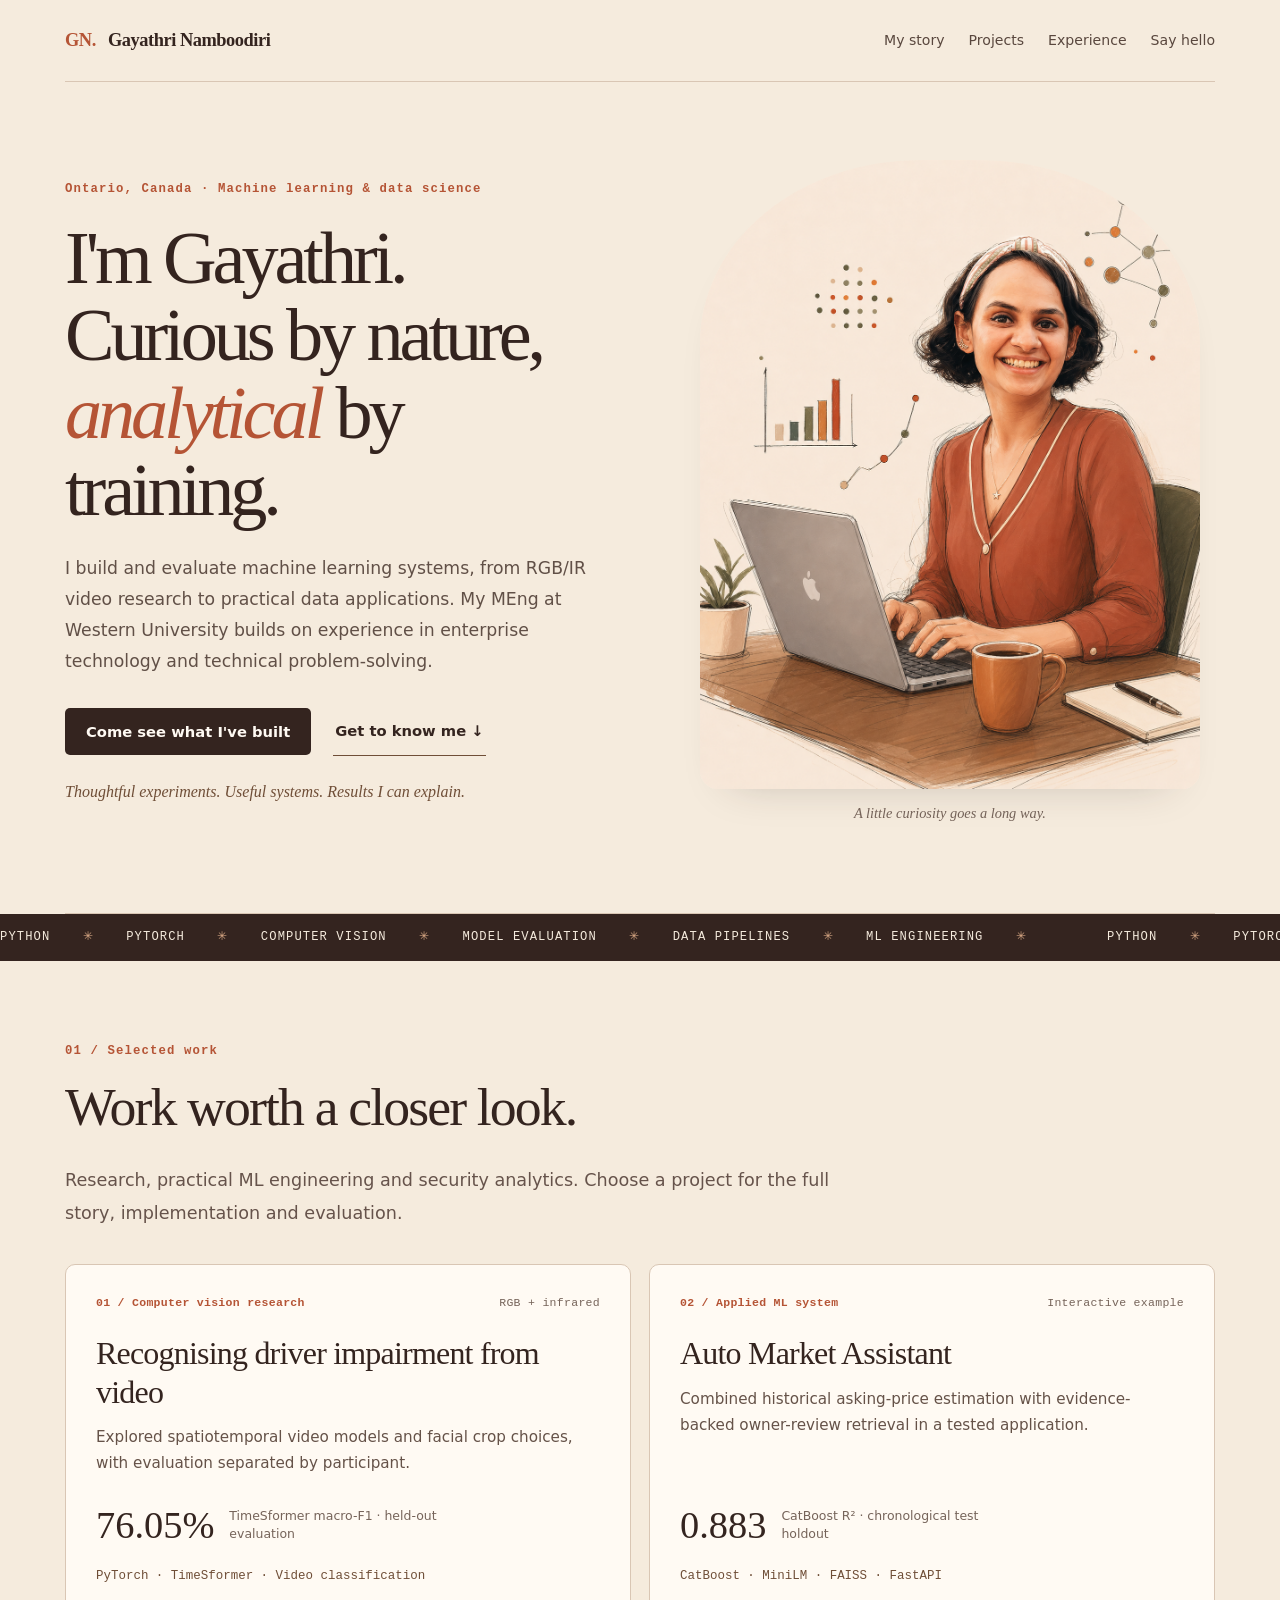
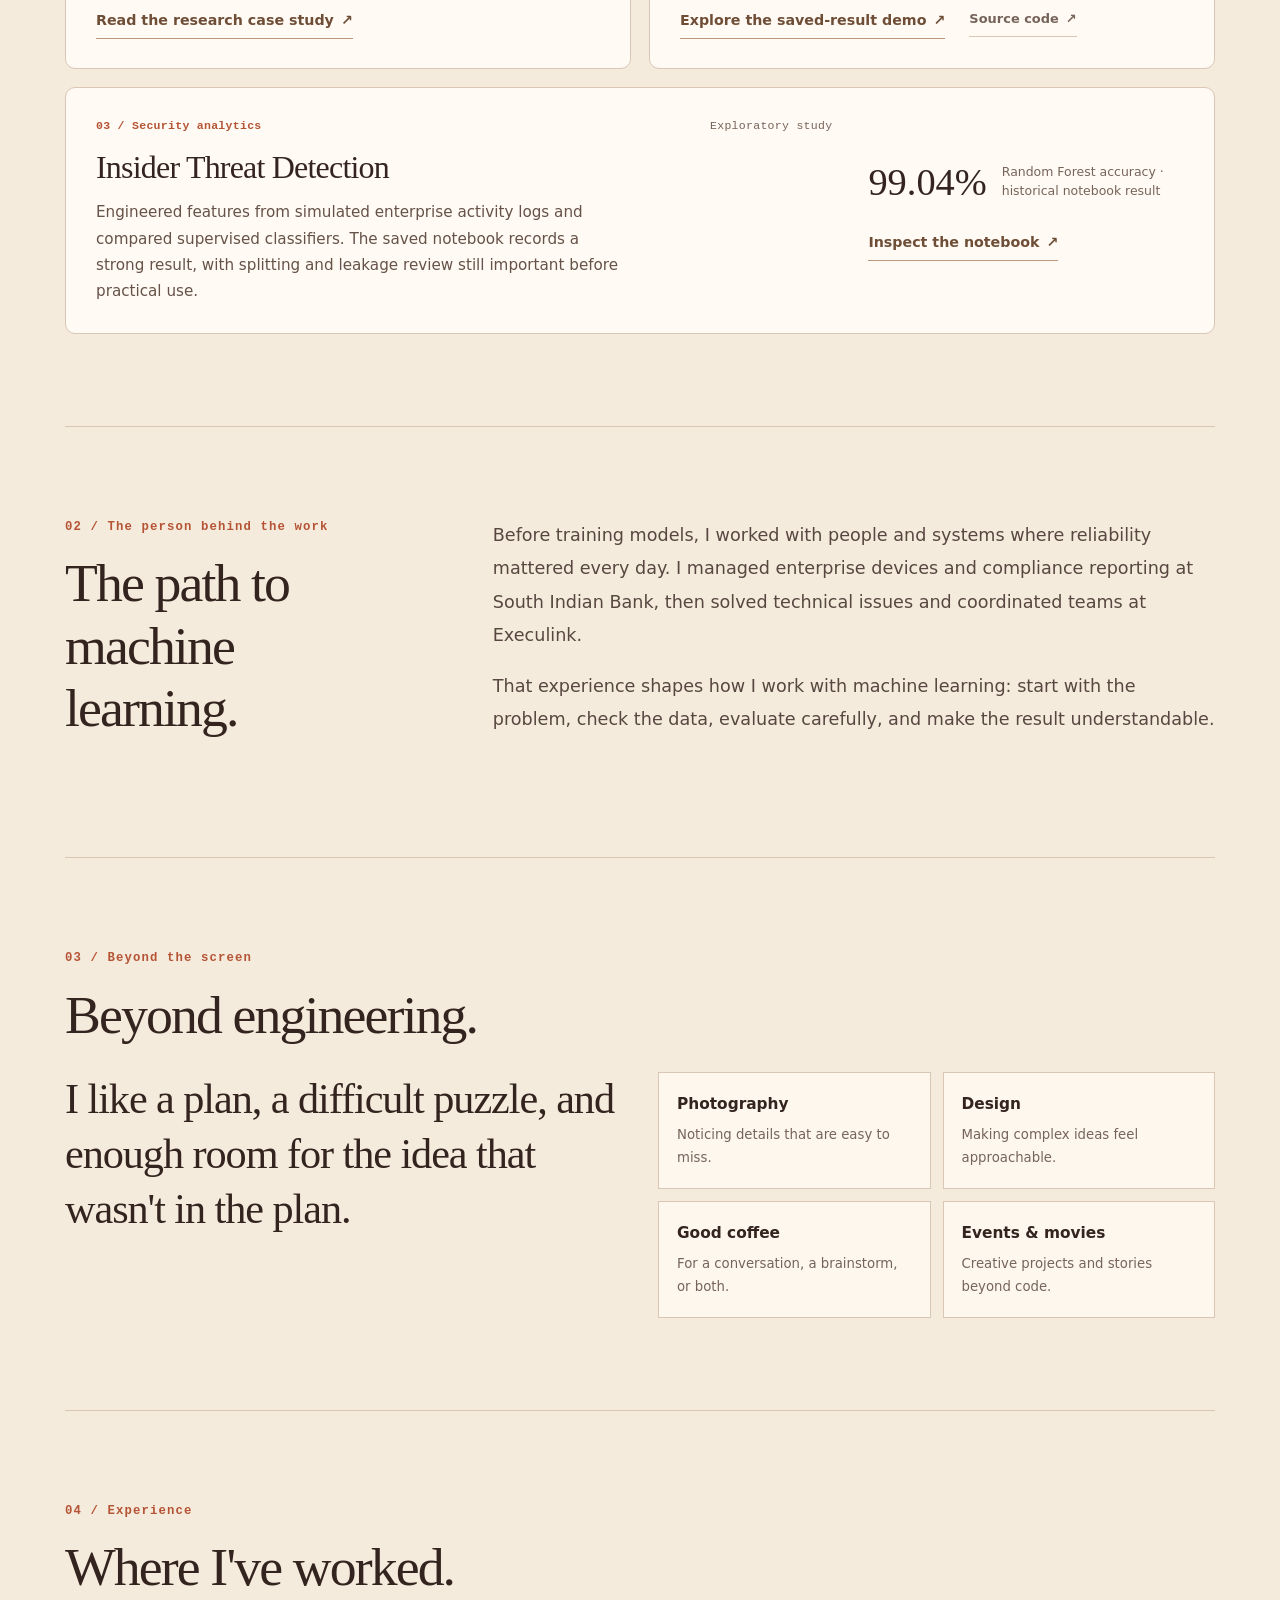
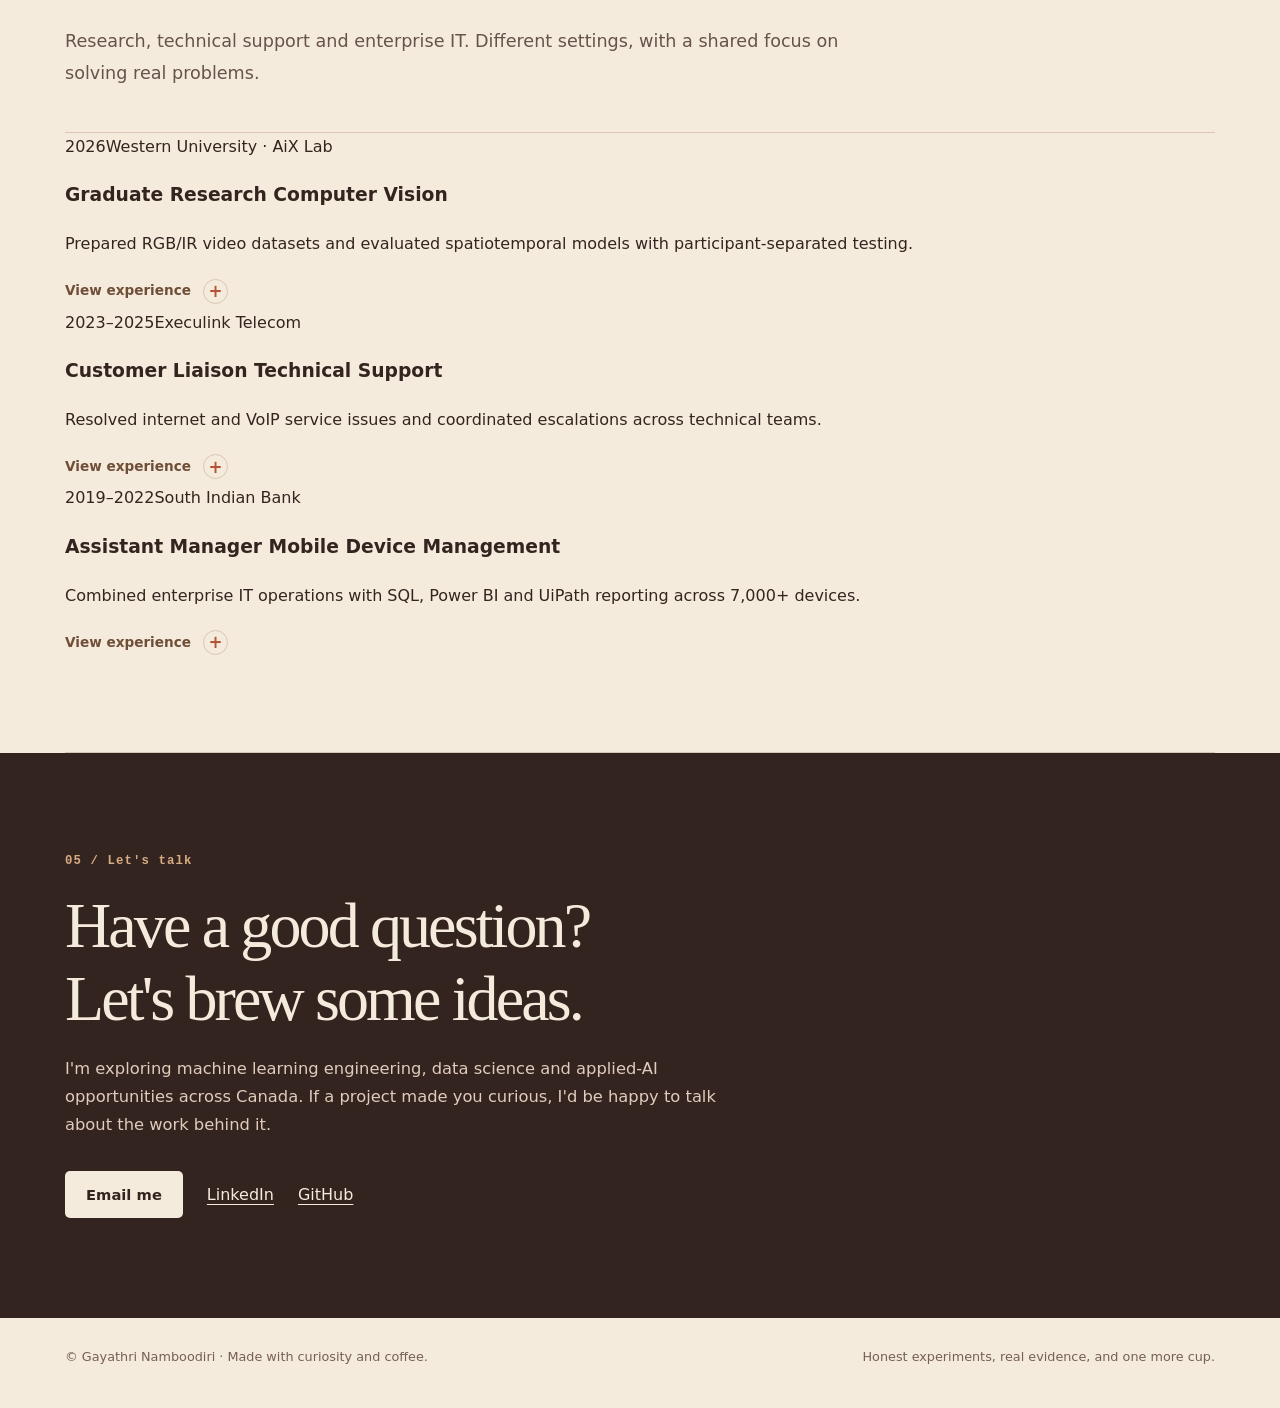
==== commit da43f733: "Simplify experience into minimal editorial disclosures" ====
--- a/index.html
+++ b/index.html
@@ -100,49 +100,35 @@
 </div></div>
 </section>
 
-<section id="experience" aria-labelledby="experience-title">
+<section id="experience" class="experience-section" aria-labelledby="experience-title">
 <div class="section-kicker">04 / Experience</div>
-<h2 class="section-title" id="experience-title">The experience behind the projects.</h2>
-<p class="section-intro">Different roles, one recurring theme: understand what isn't working, communicate clearly and make a system more dependable.</p>
-<div class="experience experience-list reveal">
-<article class="experience-item">
-<div class="experience-date"><span>2026</span><span class="experience-type">Academic research</span></div>
-<div class="experience-body">
-<p class="experience-org">Western University · AiX Lab</p>
-<h3>Graduate Research <span>· Computer Vision</span></h3>
-<p class="experience-overview">Prepared RGB and infrared video datasets, evaluated spatiotemporal models and documented reproducible, subject-separated experiments.</p>
-<details class="experience-detail"><summary>Explore research experience</summary><div class="experience-expanded">
-<p><strong>Challenge</strong>Assessing impairment from facial video required consistent preprocessing and evaluation that separated participants across train and test data.</p>
-<p><strong>Approach</strong>Prepared synchronized RGB/IR face clips and compared TimeSformer, Video Swin and ViViT experiments using PyTorch and university GPU resources.</p>
-<p><strong>Outcome</strong>Tracked accuracy, macro-F1 and confusion matrices to compare approaches and document experimental decisions. <a href="/driver-impairment-research.html">Read the full research case study</a>.</p>
-</div></details>
-</div>
+<h2 class="section-title" id="experience-title">Where I've worked.</h2>
+<p class="section-intro">Research, technical support and enterprise IT. Different settings, with a shared focus on solving real problems.</p>
+<div class="experience-list reveal">
+<article class="experience-entry">
+<div class="experience-meta"><time datetime="2026">2026</time><span>Western University · AiX Lab</span></div>
+<div class="experience-main"><h3>Graduate Research <span>Computer Vision</span></h3>
+<p>Prepared RGB/IR video datasets and evaluated spatiotemporal models with participant-separated testing.</p>
+<details class="experience-detail"><summary>View experience</summary><div class="experience-more">
+<p>Prepared synchronized facial video clips and compared TimeSformer, Video Swin and ViViT experiments using PyTorch and university GPU resources. Evaluated results with accuracy, macro-F1 and confusion matrices, and documented preprocessing and experimental choices.</p>
+<a href="/driver-impairment-research.html">Explore the research case study</a>
+</div></details></div>
 </article>
-<article class="experience-item">
-<div class="experience-date"><span>2023–2025</span><span class="experience-type">Telecommunications</span></div>
-<div class="experience-body">
-<p class="experience-org">Execulink Telecom</p>
-<h3>Customer Liaison <span>· Technical Support</span></h3>
-<p class="experience-overview">Resolved internet and VoIP service issues, coordinated technical escalations and supported customer experience operations in an ISP environment.</p>
-<details class="experience-detail"><summary>Explore technical support experience</summary><div class="experience-expanded">
-<p><strong>Challenge</strong>Connectivity and service issues needed clear customer communication and timely coordination across technical teams.</p>
-<p><strong>Approach</strong>Investigated network, hardware and software issues, guided customers through troubleshooting and worked with internal teams and vendors on unresolved cases. Also provided backup coverage for Customer Experience Specialist duties.</p>
-<p><strong>Outcome</strong>Helped customers understand next steps and kept escalated cases moving toward resolution while balancing daily support priorities.</p>
-</div></details>
-</div>
+<article class="experience-entry">
+<div class="experience-meta"><time datetime="2023">2023–2025</time><span>Execulink Telecom</span></div>
+<div class="experience-main"><h3>Customer Liaison <span>Technical Support</span></h3>
+<p>Resolved internet and VoIP service issues and coordinated escalations across technical teams.</p>
+<details class="experience-detail"><summary>View experience</summary><div class="experience-more">
+<p>Investigated network, hardware and software problems, explained troubleshooting steps to customers, and worked with internal teams and vendors on unresolved cases. Provided backup coverage for Customer Experience Specialist duties while managing day-to-day support priorities.</p>
+</div></details></div>
 </article>
-<article class="experience-item">
-<div class="experience-date"><span>2019–2022</span><span class="experience-type">Banking technology</span></div>
-<div class="experience-body">
-<p class="experience-org">South Indian Bank</p>
-<h3>Assistant Manager <span>· Mobile Device Management</span></h3>
-<p class="experience-overview">Used SQL, Excel, Power BI and UiPath to analyze device operations, automate reporting and support compliance across 7,000+ devices. Contributed to improving policy compliance from 92% to 98.8%.</p>
-<details class="experience-detail"><summary>Explore analytics and IT experience</summary><div class="experience-expanded">
-<p><strong>Challenge</strong>Device inventory, application availability and security compliance needed consistent monitoring across branch operations.</p>
-<p><strong>Approach</strong>Combined IBM MaaS360 exports with internal employee and inventory records; reconciled data using SQL, Excel and Power Query; built Power BI KPI dashboards with DAX; and automated daily reporting with UiPath.</p>
-<p><strong>Outcome</strong>Used reporting and incident investigation to support compliance improvements. Coordinated off-hours, over-the-air software and policy updates to avoid scheduled downtime and improve device usability for branch account opening.</p>
-</div></details>
-</div>
+<article class="experience-entry">
+<div class="experience-meta"><time datetime="2019">2019–2022</time><span>South Indian Bank</span></div>
+<div class="experience-main"><h3>Assistant Manager <span>Mobile Device Management</span></h3>
+<p>Combined enterprise IT operations with SQL, Power BI and UiPath reporting across 7,000+ devices.</p>
+<details class="experience-detail"><summary>View experience</summary><div class="experience-more">
+<p>Combined IBM MaaS360 exports with employee and inventory data, used SQL, Excel and Power Query to reconcile records, developed Power BI dashboards with DAX, and automated daily reports using UiPath. Contributed to improving device compliance from 92% to 98.8%, while coordinating off-hours policy and software updates to avoid scheduled downtime.</p>
+</div></details></div>
 </article>
 </div>
 </section>
--- a/styles/coffee.css
+++ b/styles/coffee.css
@@ -102,20 +102,29 @@
 .interests div{background:#fdf7ee;border:1px solid var(--line);padding:18px}
 .interests b{display:block;font-size:.96rem;margin-bottom:7px}
 .interests span{display:block;color:var(--muted);font-size:.83rem}
-.experience{display:grid;grid-template-columns:repeat(3,minmax(0,1fr));gap:28px;margin-top:36px}
-.experience div{border-top:1px solid #c6ad99;padding-top:20px}
-.experience small{font:600 .75rem Consolas,monospace;color:var(--rust)}
-.experience h3{font-size:1rem;font-weight:600;margin:12px 0 8px}
-.experience p{color:var(--muted);font-size:.87rem;margin:0}
-.experience-detail{margin-top:12px;color:var(--muted);font-size:.85rem}
-.experience-detail summary{display:flex;align-items:center;justify-content:space-between;gap:12px;cursor:pointer;color:var(--rust);font-weight:600;line-height:1.5;padding:10px 0;border-top:1px solid var(--line);list-style:none}
+/* Experience: editorial timeline, consistent with the site's restrained palette. */
+.experience-list{display:block;margin-top:42px;border-top:1px solid var(--line)}
+.experience-item{display:grid;grid-template-columns:180px minmax(0,1fr);gap:clamp(24px,5vw,76px);padding:31px 0 34px;border-bottom:1px solid var(--line)}
+.experience-date{display:flex;flex-direction:column;gap:7px;padding-top:5px}
+.experience-date>span:first-child{font:600 .82rem/1.4 Consolas,monospace;letter-spacing:.025em;color:var(--rust)}
+.experience-type{font-size:.8rem;line-height:1.5;color:var(--muted)}
+.experience-body{max-width:760px;min-width:0}
+.experience .experience-org{color:var(--rust);font-size:.78rem;font-weight:650;letter-spacing:.075em;text-transform:uppercase;line-height:1.45;margin:0 0 8px}
+.experience h3{font:400 clamp(1.4rem,2.4vw,1.9rem)/1.22 Georgia,serif;letter-spacing:-.025em;margin:0 0 11px}
+.experience h3 span{color:var(--muted);font-size:.8em}
+.experience .experience-overview{font-size:.94rem;line-height:1.72;color:#66534b;max-width:710px;margin:0}
+.experience-detail{margin-top:16px;color:var(--muted);font-size:.9rem}
+.experience-detail summary{display:inline-flex;align-items:center;gap:12px;cursor:pointer;color:var(--coffee);font-size:.85rem;font-weight:650;line-height:1.45;padding:5px 0;list-style:none}
 .experience-detail summary::-webkit-details-marker{display:none}
-.experience-detail summary::after{content:'+';display:inline-grid;place-items:center;flex:none;width:24px;height:24px;border:1px solid currentColor;border-radius:50%;font-size:1.1rem;line-height:1}
+.experience-detail summary::after{content:'+';display:inline-grid;place-items:center;flex:none;width:23px;height:23px;border:1px solid var(--line);border-radius:50%;font-size:1.05rem;line-height:1;color:var(--rust)}
 .experience-detail[open] summary::after{content:'−'}
+.experience-detail summary:hover{color:var(--rust)}
 .experience-detail summary:focus-visible{outline:2px solid var(--rust);outline-offset:4px}
-.experience-detail summary:hover{text-decoration:underline}
-.experience .experience-detail p{margin-top:10px;line-height:1.6}
-.experience-detail strong{color:var(--coffee)}
+.experience-expanded{display:grid;grid-template-columns:repeat(3,minmax(0,1fr));gap:22px;margin-top:20px;padding:20px 0 2px;border-top:1px solid var(--line)}
+.experience .experience-expanded p{margin:0;font-size:.84rem;line-height:1.65;color:var(--muted)}
+.experience-expanded strong{display:block;margin-bottom:7px;color:var(--espresso);font-size:.75rem;letter-spacing:.065em;text-transform:uppercase}
+.experience-expanded a{color:var(--rust);text-decoration-thickness:1px}
+@media(max-width:780px){.experience-item{grid-template-columns:1fr;gap:10px;padding:26px 0}.experience-date{flex-direction:row;gap:14px;align-items:center}.experience-expanded{grid-template-columns:1fr;gap:18px}.experience h3 span{display:block;margin-top:3px}}
 .contact{background:var(--espresso);color:var(--cream);margin:0;padding:100px 0;border-bottom:0}
 .contact .section-kicker{color:#d7ab84}
 .contact h2{font-size:clamp(3rem,5vw,5rem);letter-spacing:-.045em;line-height:1.13;margin:20px 0}
